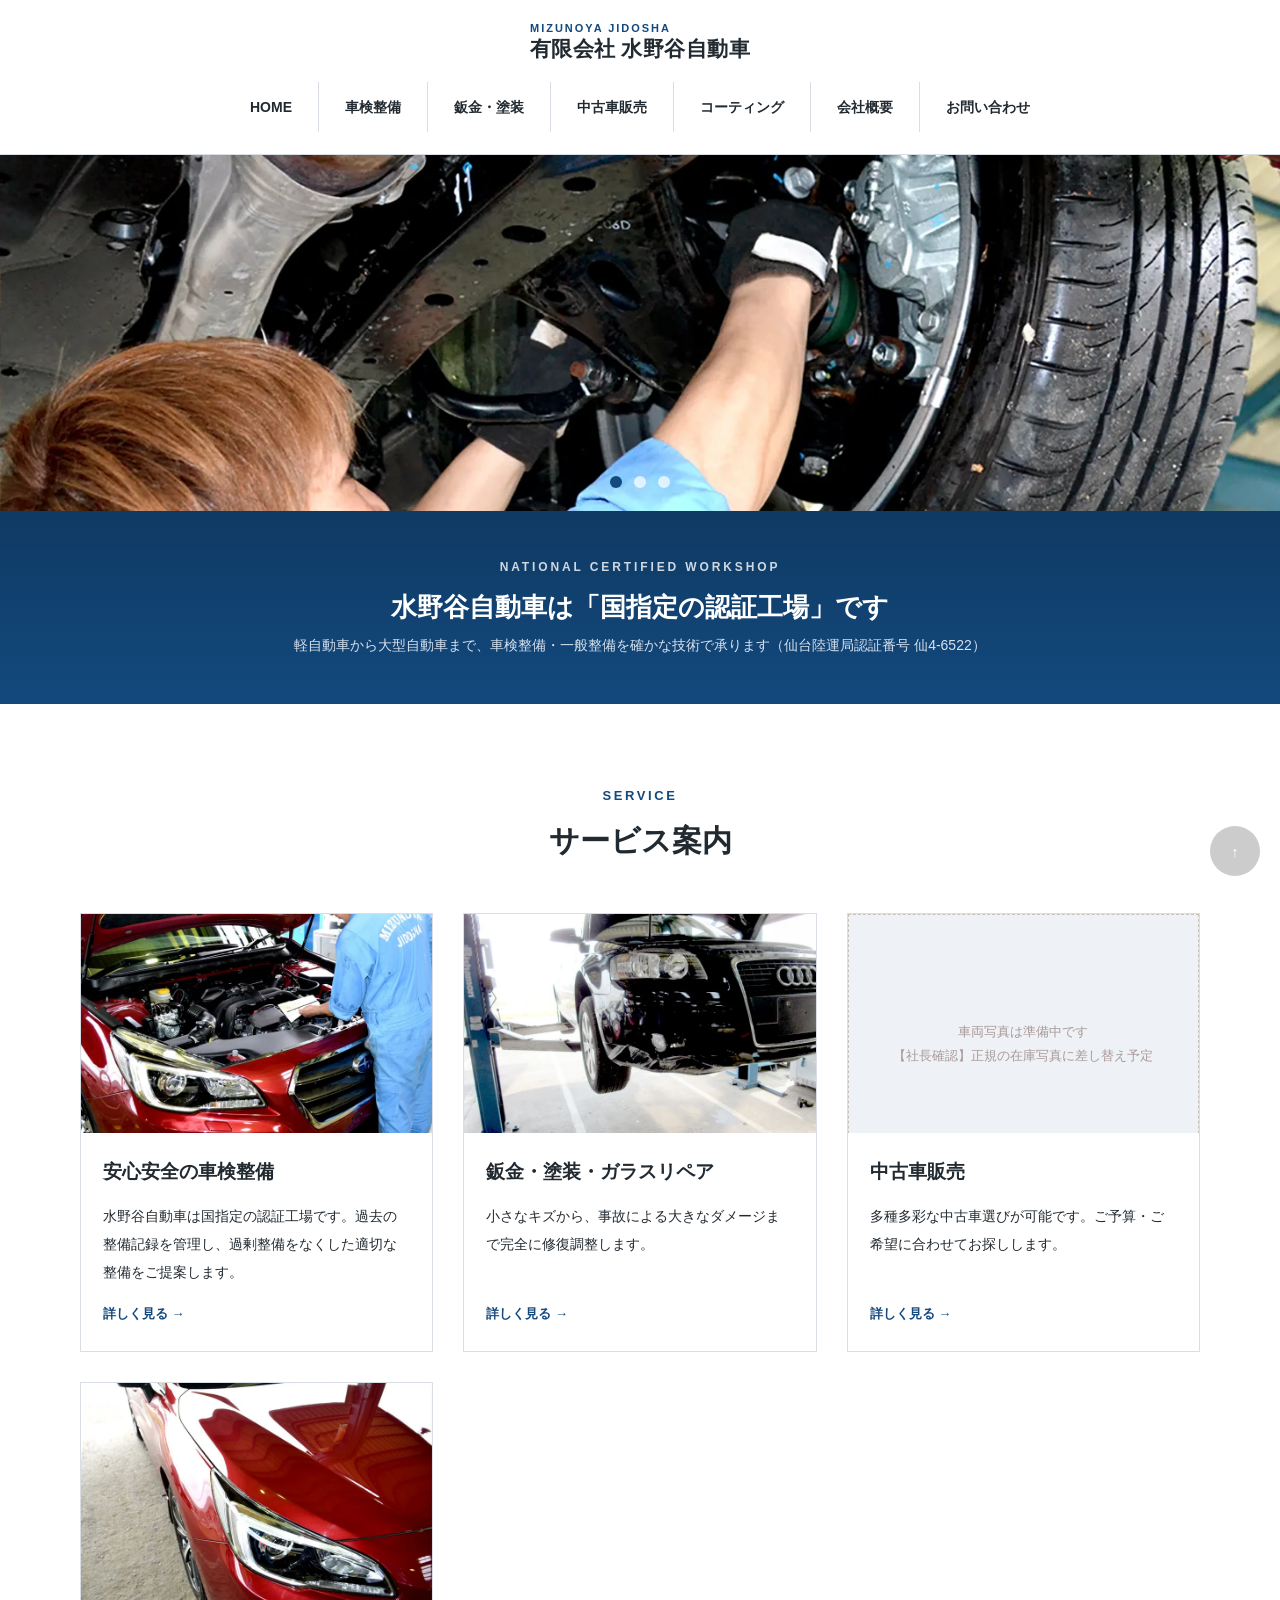
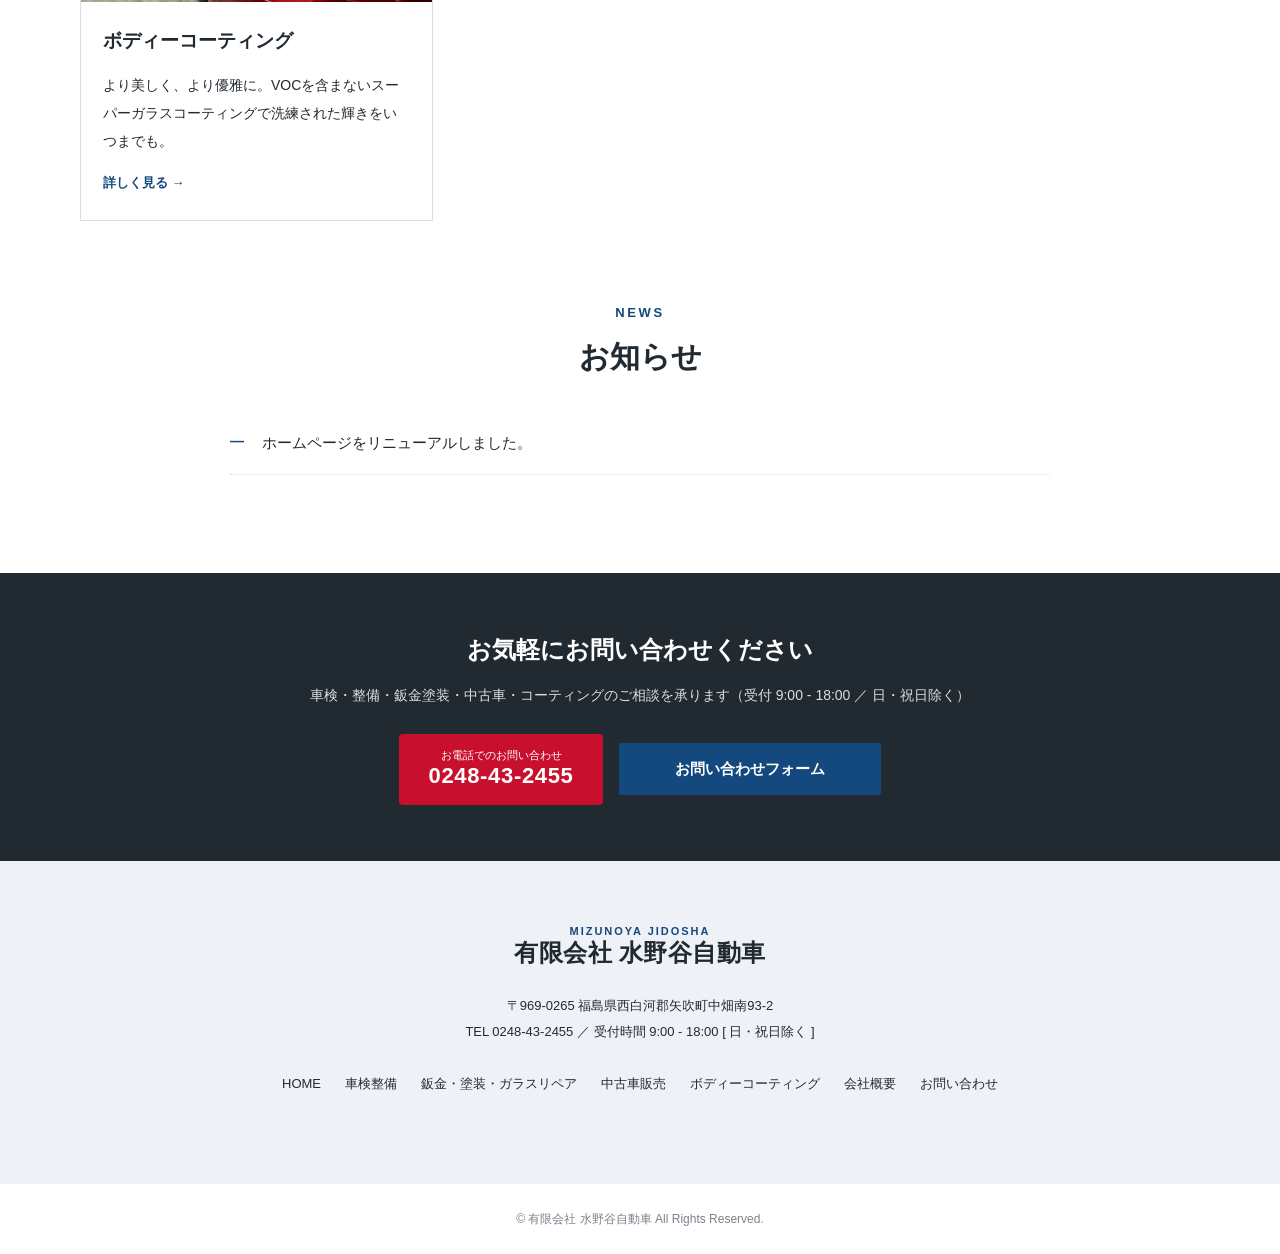
==== index.html @ bffc1ebb "有限会社 水野谷自動車 静的サイト サンプル(J-DRY方式・脱WP) 全7ページ(問い合わせフォーム新設)。国指定認証工場を最上位訴求。 http混在コンテンツ解消。中古車のLINE画像は不使用(要" ====
<!DOCTYPE html>
<html lang="ja">
<head>
<meta charset="utf-8">
<meta name="viewport" content="width=device-width, initial-scale=1">
<title>有限会社 水野谷自動車 | 福島県西白河郡矢吹町の国指定認証工場</title>
<meta name="description" content="福島県西白河郡矢吹町の有限会社 水野谷自動車。国指定の認証工場として、軽自動車から大型自動車まで車検整備・一般整備、鈑金塗装・ガラスリペア、中古車販売、ボディーコーティングを承ります。">
<link rel="stylesheet" href="assets/css/base.css">
<link rel="stylesheet" href="assets/css/theme.css">
</head>
<body>
<!-- ===== ヘッダー ===== -->
<header id="header">
  <div id="header_inner">
    <div id="logo_image"><a class="text_logo" href="index.html"><span class="lg_en">MIZUNOYA JIDOSHA</span><span class="lg_ja">有限会社 水野谷自動車</span></a></div>
    <input type="checkbox" id="nav_toggle">
    <label class="nav_toggle_btn" for="nav_toggle" aria-label="メニュー"><span></span></label>
    <nav class="global_menu">
      <ul>
        <li><a href="index.html">HOME</a></li>
        <li><a href="maintenance.html">車検整備</a></li>
        <li><a href="repair.html">鈑金・塗装</a></li>
        <li><a href="usedcar-sales.html">中古車販売</a></li>
        <li><a href="coating.html">コーティング</a></li>
        <li><a href="company.html">会社概要</a></li>
        <li><a href="contact.html">お問い合わせ</a></li>
      </ul>
    </nav>
  </div>
</header>

<!-- ===== メインスライダー ===== -->
<div id="top_slider"><div class="slides">
  <div class="slide"><img src="assets/img/mv1.webp" alt="水野谷自動車は国指定の認証工場です"></div>
  <div class="slide"><img src="assets/img/mv2.webp" alt="板金・塗装・ガラスリペア"></div>
  <div class="slide"><img src="assets/img/mv3.webp" alt="中古車販売"></div>
</div><div class="slider_dots" aria-hidden="true"></div></div>
<div id="sp_slider"><div class="slides">
  <div class="slide"><img src="assets/img/mv1.webp" alt="水野谷自動車は国指定の認証工場です"></div>
  <div class="slide"><img src="assets/img/mv2.webp" alt="板金・塗装・ガラスリペア"></div>
  <div class="slide"><img src="assets/img/mv3.webp" alt="中古車販売"></div>
</div></div>

<!-- ===== 国指定認証工場 訴求(最上位) ===== -->
<section class="cert_hero">
  <p class="ch_en">NATIONAL CERTIFIED WORKSHOP</p>
  <p class="ch_main">水野谷自動車は「国指定の認証工場」です</p>
  <p class="ch_sub">軽自動車から大型自動車まで、車検整備・一般整備を確かな技術で承ります（仙台陸運局認証番号 仙4-6522）</p>
</section>

<!-- ===== サービス案内 ===== -->
<section class="section">
  <div class="section_head"><span class="en">SERVICE</span><h2 class="ja">サービス案内</h2></div>
  <div class="service_grid">
    <a class="service_card" href="maintenance.html">
      <span class="thumb"><img src="assets/img/catch-maintenance.webp" alt="車検整備"></span>
      <span class="body"><span class="title">安心安全の車検整備</span>
        <span class="text">水野谷自動車は国指定の認証工場です。過去の整備記録を管理し、過剰整備をなくした適切な整備をご提案します。</span>
        <span class="more">詳しく見る →</span></span>
    </a>
    <a class="service_card" href="repair.html">
      <span class="thumb"><img src="assets/img/catch-repair.webp" alt="鈑金・塗装・ガラスリペア"></span>
      <span class="body"><span class="title">鈑金・塗装・ガラスリペア</span>
        <span class="text">小さなキズから、事故による大きなダメージまで完全に修復調整します。</span>
        <span class="more">詳しく見る →</span></span>
    </a>
    <a class="service_card" href="usedcar-sales.html">
      <span class="thumb"><span class="img_placeholder">車両写真は準備中です<br>【社長確認】正規の在庫写真に差し替え予定</span></span>
      <span class="body"><span class="title">中古車販売</span>
        <span class="text">多種多彩な中古車選びが可能です。ご予算・ご希望に合わせてお探しします。</span>
        <span class="more">詳しく見る →</span></span>
    </a>
    <a class="service_card" href="coating.html">
      <span class="thumb"><img src="assets/img/catch-coating.webp" alt="ボディーコーティング"></span>
      <span class="body"><span class="title">ボディーコーティング</span>
        <span class="text">より美しく、より優雅に。VOCを含まないスーパーガラスコーティングで洗練された輝きをいつまでも。</span>
        <span class="more">詳しく見る →</span></span>
    </a>
  </div>
</section>

<!-- ===== お知らせ ===== -->
<section class="section" style="padding-top:0;">
  <div class="section_head"><span class="en">NEWS</span><h2 class="ja">お知らせ</h2></div>
  <div class="news_wrap">
    <ul class="news_list">
      <li><span class="date">—</span><span class="title">ホームページをリニューアルしました。<!-- 【社長確認】掲載するお知らせ内容・日付をご指定ください（現状は仮） --></span></li>
    </ul>
  </div>
</section>

<!-- ===== CTA帯 ===== -->
<section class="cta_band">
  <p class="cta_head">お気軽にお問い合わせください</p>
  <p class="cta_sub">車検・整備・鈑金塗装・中古車・コーティングのご相談を承ります（受付 9:00 - 18:00 ／ 日・祝日除く）</p>
  <div class="cta_actions">
    <a class="tel_button" href="tel:0248-43-2455"><span><span class="tel_sub">お電話でのお問い合わせ</span><span class="tel_num">0248-43-2455</span></span></a>
    <a class="link_button accent" href="contact.html">お問い合わせフォーム</a>
  </div>
</section>

<!-- ===== フッター ===== -->
<footer>
  <div id="footer_top"><div id="footer_top_inner">
    <div id="footer_logo_image"><span class="text_logo"><span class="lg_en">MIZUNOYA JIDOSHA</span><span class="lg_ja">有限会社 水野谷自動車</span></span></div>
    <p id="footer_info">〒969-0265 福島県西白河郡矢吹町中畑南93-2<br>TEL 0248-43-2455 ／ 受付時間 9:00 - 18:00 [ 日・祝日除く ]</p>
    <ul id="footer_menu_list">
      <li><a href="index.html">HOME</a></li>
      <li><a href="maintenance.html">車検整備</a></li>
      <li><a href="repair.html">鈑金・塗装・ガラスリペア</a></li>
      <li><a href="usedcar-sales.html">中古車販売</a></li>
      <li><a href="coating.html">ボディーコーティング</a></li>
      <li><a href="company.html">会社概要</a></li>
      <li><a href="contact.html">お問い合わせ</a></li>
    </ul>
  </div></div>
  <div id="footer_bottom"><p id="copyright">&copy; 有限会社 水野谷自動車 All Rights Reserved.</p></div>
</footer>
<a id="return_top" href="#" aria-label="ページ上部へ戻る">↑</a>
<script src="assets/js/site.js"></script>
</body>
</html>
---- assets/css/base.css ----
@charset "utf-8";
/* =========================================================
   ぶんちゃん式 車屋サイト 共通ベースCSS
   出自: J-DRY(jdry-hp)の構造CSSを車屋向けに一般化・トークン化したもの。
   ジローが1回だけ作成し、Pazoo/水野谷の両サイトで共有する(二重管理しない)。

   使い方:
   1. 各サイトは <link rel="stylesheet" href="assets/css/base.css"> を最初に読む
   2. その後 <link rel="stylesheet" href="assets/css/theme.css"> を読み、
      :root のトークン(--accent 等)を上書きして配色・フォントを差別化する
   ========================================================= */

:root{
  /* --- テーマトークン(theme.css で上書きする) --- */
  --accent:#1a5aa8;         /* アクセント色。車屋ごとに変更 */
  --accent-2:#c8102e;       /* 補助アクセント(電話CTA等) */
  --base:#222222;           /* 本文・濃色 */
  --panel:#eef1f5;          /* 面の淡色(帯・フッター背景。旧J-DRYのベージュ相当) */
  --line:#dddddd;           /* 罫線 */
  --muted:#888888;          /* 補助テキスト */
  --container:1160px;
  --sans: "Helvetica Neue",Arial,"ヒラギノ角ゴ Pro W3","Hiragino Kaku Gothic Pro","メイリオ",Meiryo,sans-serif;
  --mincho: Garamond,"Times New Roman","游明朝","Yu Mincho","游明朝体","YuMincho","ヒラギノ明朝 Pro W3","Hiragino Mincho Pro","ＭＳ Ｐ明朝","MS PMincho",serif;
}

*,*::before,*::after{ box-sizing:border-box; }
html{ -webkit-text-size-adjust:100%; text-size-adjust:100%; }
body{
  margin:0; color:var(--base); font-size:15px; line-height:1.8;
  font-family:var(--sans); background:#fff;
}
img{ max-width:100%; height:auto; vertical-align:top; }
a{ color:var(--base); text-decoration:none; transition:color .2s; }
a:hover{ color:var(--accent); }
ol,ul{ list-style:none; margin:0; padding:0; }
h1,h2,h3,h4,p{ margin:0; }

.container{ width:var(--container); max-width:100%; margin:0 auto; padding:0 20px; }
.mincho{ font-family:var(--mincho); }
.clearfix::after{ content:""; display:block; clear:both; }
.sr-only{ position:absolute; width:1px; height:1px; padding:0; margin:-1px; overflow:hidden; clip:rect(0,0,0,0); border:0; }

/* リンクボタン --------------------------------------------------- */
.link_button{
  display:inline-block; height:52px; line-height:52px; padding:0 56px;
  color:#fff !important; font-weight:bold; background:var(--base); transition:background .2s; border-radius:2px;
}
.link_button:hover{ background:var(--accent); color:#fff !important; }
.link_button.accent{ background:var(--accent); }
.link_button.accent:hover{ background:var(--base); }

/* 電話CTAボタン(車屋で多用。tel:リンク) --------------------------- */
.tel_button{
  display:inline-flex; align-items:center; gap:10px; padding:14px 30px; border-radius:4px;
  background:var(--accent-2); color:#fff !important; font-weight:bold; line-height:1.3; transition:opacity .2s;
}
.tel_button:hover{ opacity:.88; color:#fff !important; }
.tel_button .tel_num{ font-size:22px; letter-spacing:.03em; }
.tel_button .tel_sub{ font-size:11px; display:block; font-weight:normal; }

/* =========================================================
   ヘッダー / グローバルナビ
========================================================= */
#header{ position:relative; text-align:center; z-index:20; border-bottom:1px solid var(--line); }
#header_inner{ padding:22px 0; }
#logo_image{ margin-bottom:18px; }
#logo_image img{ height:auto; }

.global_menu{ display:inline-block; font-weight:bold; }
.global_menu > ul{ display:inline-flex; height:50px; }
.global_menu > ul > li{ position:relative; border-left:1px solid var(--line); }
.global_menu > ul > li:first-child{ border-left:none; }
.global_menu > ul > li > a{
  display:block; height:50px; line-height:50px; padding:0 26px; font-size:14px; white-space:nowrap;
}
/* ドロップダウン */
.global_menu ul ul{
  position:absolute; top:50px; left:0; width:220px; display:none; z-index:30;
  box-shadow:0 6px 18px rgba(0,0,0,.12);
}
.global_menu > ul > li:hover > ul{ display:block; }
.global_menu ul ul li{ border:none; }
.global_menu ul ul a{
  display:block; padding:14px 20px 12px; font-size:14px; font-weight:400; text-align:left;
  color:#fff; background:var(--base);
}
.global_menu ul ul a:hover{ background:var(--accent); color:#fff; }

/* モバイル用ハンバーガー(PCでは非表示) */
#nav_toggle{ display:none; }
.nav_toggle_btn{ display:none; }

/* =========================================================
   ページ見出し(下層ページ)
========================================================= */
/* 写真バナー */
#main_image{ width:100%; overflow:hidden; }
#main_image img{ width:100%; display:block; }
/* 淡色帯(下層ページ見出し) */
#main_image3{ background:var(--panel); text-align:center; }
#main_image3 h1,#main_image3 h2{ height:180px; line-height:180px; font-size:26px; font-weight:bold; font-family:var(--mincho); }

/* パンくず */
.breadcrumb{ font-size:12px; color:var(--muted); padding:15px 0; }
.breadcrumb a{ color:var(--muted); }
.breadcrumb a:hover{ color:var(--accent); }

/* 汎用セクション見出し */
.section{ width:var(--container); max-width:100%; margin:0 auto; padding:80px 20px; }
.section_head{ text-align:center; margin:0 0 50px; }
.section_head .en{ display:block; font-size:13px; letter-spacing:.2em; color:var(--accent); font-weight:bold; margin:0 0 10px; }
.section_head .ja{ font-size:30px; font-weight:bold; font-family:var(--mincho); line-height:1.5; }
.lead{ font-size:15px; line-height:2.2; }

/* =========================================================
   トップ: メインスライダー
========================================================= */
#top_slider{ position:relative; overflow:hidden; background:#fff; }
#top_slider .slides{ position:relative; }
#top_slider .slide{ display:none; }
#top_slider .slide.is-active{ display:block; }
#top_slider .slide img{ width:100%; display:block; }
.slider_dots{ position:absolute; left:0; right:0; bottom:15px; text-align:center; }
.slider_dots button{
  width:12px; height:12px; margin:0 6px; padding:0; border:none; border-radius:50%;
  background:rgba(255,255,255,.7); cursor:pointer; text-indent:-9999px; overflow:hidden;
}
.slider_dots button.is-active,.slider_dots button:hover{ background:var(--accent); }

/* スマホ用メインスライダー(PCでは非表示) */
#sp_slider{ display:none; overflow:hidden; background:#fff; }
#sp_slider .slide{ display:none; }
#sp_slider .slide.is-active{ display:block; }
#sp_slider img{ width:100%; display:block; }

/* =========================================================
   淡色 2カラム帯 (キャッチ + 画像)
========================================================= */
.index_band{ background:var(--panel); }
.index_band .band_inner{ display:flex; align-items:center; gap:40px; padding:60px 20px; width:var(--container); max-width:100%; margin:0 auto; }
.index_band .band_text{ flex:1 1 520px; }
.index_band .band_image{ flex:0 0 auto; max-width:50%; }
.index_band .headline{ font-size:28px; line-height:1.8; font-weight:bold; margin:0 0 16px; font-family:var(--mincho); }
.index_band .desc{ font-size:15px; line-height:2.2; margin:0 0 26px; }
.index_band.reverse .band_inner{ flex-direction:row-reverse; }

/* =========================================================
   サービスカード(車屋TOPのサービス一覧: アイコン/写真 + 見出し + 説明)
========================================================= */
.service_grid{ display:grid; grid-template-columns:repeat(3,1fr); gap:30px; }
.service_card{ border:1px solid var(--line); background:#fff; overflow:hidden; display:flex; flex-direction:column; transition:box-shadow .2s,transform .2s; }
.service_card:hover{ box-shadow:0 10px 26px rgba(0,0,0,.10); transform:translateY(-3px); }
.service_card .thumb{ display:block; aspect-ratio:16/10; overflow:hidden; background:var(--panel); }
.service_card .thumb img{ width:100%; height:100%; object-fit:cover; display:block; transition:transform .3s; }
.service_card:hover .thumb img{ transform:scale(1.05); }
.service_card .body{ padding:22px 22px 26px; flex:1 1 auto; display:flex; flex-direction:column; }
.service_card .title{ font-size:19px; font-weight:bold; margin:0 0 12px; font-family:var(--mincho); }
.service_card .text{ font-size:14px; line-height:2; color:var(--base); flex:1 1 auto; }
.service_card .more{ margin-top:16px; font-size:13px; font-weight:bold; color:var(--accent); }

/* =========================================================
   特徴行(サービス下層ページ: テキスト + 写真 交互)
========================================================= */
.feature_row{ display:flex; align-items:center; gap:50px; margin:0 0 64px; }
.feature_row:last-child{ margin-bottom:0; }
.feature_row.reverse{ flex-direction:row-reverse; }
.feature_row .ft_text{ flex:1 1 50%; }
.feature_row .ft_image{ flex:1 1 50%; }
.feature_row .ft_image img{ width:100%; display:block; }
.feature_row .en{ font-size:13px; font-weight:bold; letter-spacing:.12em; color:var(--accent); margin:0 0 8px; }
.feature_row .headline{ font-size:24px; font-weight:bold; line-height:1.6; margin:0 0 20px; font-family:var(--mincho); }
.feature_row .desc{ font-size:15px; line-height:2.2; }
.feature_row .desc + .desc{ margin-top:1em; }

/* 画像プレースホルダ(素材待ち) */
.img_placeholder{
  display:flex; align-items:center; justify-content:center; min-height:260px;
  background:var(--panel); color:#a99; font-size:13px; border:1px dashed #c9c2b6; text-align:center; padding:20px;
}

/* =========================================================
   画像タイル・グリッド(施工例・在庫写真等) + ライトボックス
========================================================= */
.tile_grid{ display:flex; flex-wrap:wrap; gap:30px; }
.tile{ width:266px; height:266px; position:relative; overflow:hidden; border:12px solid var(--panel); }
.tile .thumb{ display:block; width:100%; height:100%; cursor:pointer; }
.tile img{ width:100%; height:100%; object-fit:cover; display:block; }
.tile .title{
  position:absolute; left:0; bottom:0; width:100%; padding:14px 10px; text-align:center;
  color:#fff !important; background:rgba(0,0,0,.45); transform:translateY(100%); transition:transform .25s;
  font-size:13px; line-height:1.5;
}
.tile:hover .title{ transform:translateY(0); }

/* ライトボックス(J-DRY流用: 白背景・送り・ローディング・キャプション) */
.lightbox_overlay{
  position:fixed; inset:0; background:rgba(255,255,255,.94); z-index:1000;
  display:none; align-items:center; justify-content:center; cursor:pointer; padding:20px; overflow:hidden;
}
.lightbox_overlay.is-open{ display:flex; animation:lb-overlay-fade .25s ease; }
@keyframes lb-overlay-fade{ from{ opacity:0; } to{ opacity:1; } }
.lightbox_overlay img{
  max-width:90vw; max-height:85vh; box-shadow:0 4px 30px rgba(0,0,0,.25); background:#fff;
  cursor:pointer; will-change:transform,opacity;
}
.lb_loading, .lb_loading div{ border-radius:50%; box-sizing:content-box; }
.lb_loading{
  display:none; width:40px; height:40px; background:rgba(0,0,0,.5);
  position:fixed; z-index:1002; top:50%; left:50%; padding:10px; margin:-40px 0 0 -40px;
  box-shadow:0 0 40px rgba(0,0,0,.75);
}
.lb_loading div{ width:40px; height:40px; background:#fff; animation:imagelightbox-loading .5s ease infinite; }
@keyframes imagelightbox-loading{
  from{ opacity:.5; transform:scale(.6); } 50%{ opacity:1; transform:scale(1); } to{ opacity:.5; transform:scale(.6); }
}
.lb_caption{
  display:none; position:fixed; left:0; right:0; bottom:0; z-index:1003;
  text-align:center; font-weight:bold; font-size:14px; color:#fff; padding:20px;
  background:rgba(0,0,0,.6); border-top:1px solid #333; box-shadow:0 0 5px 0 rgba(0,0,0,.5);
}

/* =========================================================
   会社概要 / 情報テーブル
========================================================= */
.info_table{ width:100%; max-width:820px; margin:0 auto; border-collapse:collapse; }
.info_table th,.info_table td{ border-bottom:1px solid var(--line); padding:18px 20px; font-size:15px; text-align:left; vertical-align:top; line-height:1.9; }
.info_table th{ width:220px; white-space:nowrap; font-weight:bold; background:var(--panel); }
@media (max-width:600px){
  .info_table th,.info_table td{ display:block; width:100%; border:none; padding:12px 14px; }
  .info_table th{ padding-bottom:4px; }
  .info_table tr{ display:block; border-bottom:1px solid var(--line); padding:6px 0; }
}

/* 地図 */
.map_wrap{ position:relative; width:100%; max-width:820px; margin:30px auto 0; aspect-ratio:16/9; }
.map_wrap iframe{ position:absolute; inset:0; width:100%; height:100%; border:0; }

/* =========================================================
   CTA帯(電話 + 外部リンク: goo-net在庫・保険等)
========================================================= */
.cta_band{ background:var(--base); color:#fff; text-align:center; padding:56px 20px; }
.cta_band .cta_head{ font-size:24px; font-weight:bold; margin:0 0 10px; font-family:var(--mincho); }
.cta_band .cta_sub{ font-size:14px; color:#ddd; margin:0 0 26px; }
.cta_band .cta_actions{ display:flex; flex-wrap:wrap; gap:16px; justify-content:center; align-items:center; }

/* 外部リンク(在庫・保険)注記 */
.ext_note{ font-size:12px; color:var(--muted); margin-top:8px; }

/* =========================================================
   お知らせ
========================================================= */
.news_list li{ border-bottom:1px dotted var(--line); padding:0 0 18px; margin:0 0 18px; display:flex; gap:18px; flex-wrap:wrap; }
.news_list .date{ font-size:14px; font-weight:bold; color:var(--accent); }
.news_list .title{ font-size:15px; }

/* =========================================================
   Instagram セクション(任意)
========================================================= */
.section_insta{ width:var(--container); max-width:100%; margin:0 auto; padding:40px 20px 90px; text-align:center; }
.insta_feed{ display:grid; grid-template-columns:repeat(6,1fr); gap:10px; }
.insta_feed a{ position:relative; display:block; aspect-ratio:1/1; overflow:hidden; background:var(--panel); }
.insta_feed img{ width:100%; height:100%; object-fit:cover; transition:transform .3s; }
.insta_feed a:hover img{ transform:scale(1.06); }
.insta_placeholder{ display:flex; align-items:center; justify-content:center; aspect-ratio:1/1; background:var(--panel); color:#a99; font-size:11px; text-align:center; padding:8px; }

/* =========================================================
   CONTACT フォーム(Formspree)
========================================================= */
.contact_wrap{ width:720px; max-width:100%; margin:0 auto; padding:60px 20px 100px; }
.contact_lead{ text-align:center; font-size:15px; line-height:2.2; margin:0 0 40px; }
.contact_form dl{ margin:0 0 25px; }
.contact_form dt{ font-weight:bold; font-size:14px; margin:0 0 8px; }
.contact_form dt .req{ color:var(--accent-2); font-size:12px; margin-left:8px; }
.contact_form input[type=text],
.contact_form input[type=email],
.contact_form input[type=tel],
.contact_form select,
.contact_form textarea{
  width:100%; padding:12px 14px; border:1px solid #ccc; font-size:15px; font-family:inherit; background:#fff; border-radius:2px;
}
.contact_form input:focus,.contact_form select:focus,.contact_form textarea:focus{ outline:none; border-color:var(--accent); }
.contact_form textarea{ min-height:180px; resize:vertical; }
.form_status{ margin:20px 0 0; padding:14px 16px; border-radius:4px; font-size:14px; line-height:1.7; text-align:center; }
.form_status.is-pending{ background:#f3f1ec; color:var(--base); }
.form_status.is-success{ background:#eaf5ea; color:#2e7d32; border:1px solid #c3e2c3; }
.form_status.is-error{ background:#fdecea; color:#c0392b; border:1px solid #f5c6c0; }
.contact_submit{ text-align:center; margin-top:30px; }
.contact_submit button{
  height:52px; line-height:52px; padding:0 70px; border:none; cursor:pointer; border-radius:2px;
  color:#fff; font-weight:bold; background:var(--base); transition:background .2s; font-size:15px;
}
.contact_submit button:hover{ background:var(--accent); }
.contact_submit button:disabled{ opacity:.6; cursor:default; }

/* =========================================================
   フッター
========================================================= */
#footer_top{ background:var(--panel); }
#footer_top_inner{ width:var(--container); max-width:100%; margin:0 auto; padding:64px 20px; text-align:center; }
#footer_logo_image{ margin-bottom:24px; }
#footer_info{ font-size:13px; line-height:2; color:var(--base); margin:0 0 24px; }
#footer_menu_list{ display:flex; flex-wrap:wrap; justify-content:center; gap:10px 24px; margin:0 auto 24px; }
#footer_menu_list a{ font-size:13px; }
#footer_social{ display:flex; justify-content:center; gap:18px; }
#footer_social a{ display:block; color:var(--base); }
#footer_social a:hover{ color:var(--accent); }
#footer_bottom{ height:70px; }
#copyright{ text-align:center; line-height:70px; font-size:12px; color:var(--muted); }

/* ページ上部へ戻る */
#return_top{ position:fixed; right:20px; bottom:24px; width:50px; height:50px; border-radius:50%;
  background:#ccc; color:#fff; display:flex; align-items:center; justify-content:center; z-index:40; transition:background .2s; }
#return_top:hover{ background:var(--base); color:#fff; }

/* =========================================================
   レスポンシブ
========================================================= */
@media (max-width:1000px){
  .service_grid{ grid-template-columns:repeat(2,1fr); }
  .insta_feed{ grid-template-columns:repeat(3,1fr); }
}
@media (max-width:820px){
  /* ヘッダー: ロゴ左 + ハンバーガー右 */
  #header{ height:60px; text-align:left; }
  #header_inner{ display:flex; align-items:center; height:60px; padding:0; }
  #logo_image{ margin:0; padding-left:15px; }
  #logo_image img{ height:32px; width:auto; }

  .nav_toggle_btn{
    display:block; position:absolute; top:0; right:0; width:60px; height:60px;
    border:none; background:transparent; cursor:pointer; border-radius:0;
  }
  .nav_toggle_btn span{ position:absolute; left:21px; top:29px; width:18px; height:2px; background:var(--base); transition:.25s; }
  .nav_toggle_btn span::before,.nav_toggle_btn span::after{
    content:""; position:absolute; left:0; width:18px; height:2px; background:var(--base); transition:.25s;
  }
  .nav_toggle_btn span::before{ top:-6px; } .nav_toggle_btn span::after{ top:6px; }
  #nav_toggle:checked ~ .nav_toggle_btn{ background:var(--base); }
  #nav_toggle:checked ~ .nav_toggle_btn span{ background:transparent; }
  #nav_toggle:checked ~ .nav_toggle_btn span::before{ top:0; transform:rotate(45deg); background:#fff; }
  #nav_toggle:checked ~ .nav_toggle_btn span::after{ top:0; transform:rotate(-45deg); background:#fff; }

  .global_menu{ display:block; font-weight:normal; }
  .global_menu > ul{
    display:none; flex-direction:column; height:auto; text-align:left;
    position:absolute; top:60px; left:0; width:100%; z-index:30; box-shadow:1px 2px 4px rgba(0,0,0,.15);
  }
  #nav_toggle:checked ~ .global_menu > ul{ display:flex; }
  .global_menu > ul > li{ border:none; }
  .global_menu > ul > li > a{ height:50px; line-height:50px; padding:0 15px; font-size:14px; font-weight:normal; color:#fff; background:var(--base); border-bottom:1px solid rgba(255,255,255,.12); }
  .global_menu ul ul{ position:static; width:100%; display:block; box-shadow:none; }
  .global_menu ul ul a{ background:rgba(0,0,0,.85); color:#fff; padding:0 15px 0 28px; height:46px; line-height:46px; font-size:13px; }

  #top_slider{ display:none; }
  #sp_slider{ display:block; }

  #main_image3 h1,#main_image3 h2{ height:auto; line-height:1.5; font-size:21px; padding:36px 15px; }
  .breadcrumb{ font-size:10px; padding:12px 0; }

  .section{ padding:44px 15px; }
  .section_head{ margin:0 0 30px; }
  .section_head .ja{ font-size:22px; }

  .index_band .band_inner{ flex-direction:column; align-items:stretch; gap:0; text-align:left; width:auto; max-width:100%; padding:34px 15px; }
  .index_band .band_text{ flex:none; }
  .index_band .band_image{ flex:none; max-width:100%; width:90%; margin:16px auto 0; }
  .index_band .headline{ font-size:20px; }
  .index_band.reverse .band_inner{ flex-direction:column-reverse; }
  .index_band.reverse .band_image{ margin:0 auto 20px; }

  .service_grid{ grid-template-columns:1fr; gap:20px; }

  .feature_row,.feature_row.reverse{ flex-direction:column; align-items:stretch; gap:20px; margin:0 0 40px; }
  .feature_row .ft_text,.feature_row .ft_image{ flex:none; }
  .feature_row .headline{ font-size:20px; }

  .tile_grid{ gap:12px; justify-content:space-between; }
  .tile{ width:calc(50% - 6px); height:auto; aspect-ratio:1/1; border:8px solid var(--panel); }
  .tile .title{ display:none; }

  .cta_band{ padding:40px 15px; }
  .cta_band .cta_head{ font-size:20px; }
  .cta_band .cta_actions{ flex-direction:column; }

  .insta_feed{ grid-template-columns:repeat(3,1fr); gap:4px; }

  .contact_wrap{ padding:40px 15px 60px; }

  #footer_top_inner{ padding:40px 20px; }
  #footer_menu_list{ gap:8px 16px; }
  #footer_bottom{ height:60px; }
  #copyright{ line-height:60px; }
  #return_top{ right:0; bottom:0; width:56px; height:56px; border-radius:0; }
}
---- assets/css/theme.css ----
@charset "utf-8";
/* =========================================================
   有限会社 水野谷自動車 テーマトークン上書き (theme.css)
   ・base.css の後に読み込む。base.css は編集しない。
   ・整備工場の信頼感／「国指定認証工場」の公的・堅実なトーン。
   配色: 濃紺ブルー(公的・堅実) + 赤(電話CTA)。
   ========================================================= */

:root{
  --accent:#13497e;      /* 主アクセント: 濃紺ブルー(認証・堅実・信頼) */
  --accent-2:#c8102e;    /* 電話CTA: 赤(緊急連絡の視認性) */
  --base:#222a31;        /* 本文・濃色: ダークスレート */
  --panel:#eef2f6;       /* 淡色面: 帯・フッター背景 */
  --line:#d9dee4;        /* 罫線 */
  --muted:#7a828b;       /* 補助テキスト */
}

/* ---------------------------------------------------------
   テキストロゴ (回収済みロゴ画像が無いため文字ロゴで代替)
   ※【社長確認】正式ロゴ(logo.png)入手後は #header の img に差し替え
--------------------------------------------------------- */
.text_logo{ display:inline-block; line-height:1.25; text-align:left; }
.text_logo .lg_en{ display:block; font-size:11px; letter-spacing:.18em; color:var(--accent); font-weight:bold; }
.text_logo .lg_ja{ display:block; font-size:21px; font-weight:bold; font-family:var(--mincho); color:var(--base); letter-spacing:.02em; }
.text_logo:hover .lg_ja{ color:var(--accent); }
@media (max-width:820px){
  .text_logo .lg_en{ font-size:9px; }
  .text_logo .lg_ja{ font-size:15px; }
}
#footer_logo_image .text_logo .lg_ja{ font-size:24px; }
#footer_logo_image .text_logo{ text-align:center; }

/* ---------------------------------------------------------
   認証バッジ (国指定認証工場の訴求)
--------------------------------------------------------- */
.cert_badge{
  display:inline-flex; align-items:center; gap:12px; padding:12px 22px; border-radius:6px;
  background:var(--accent); color:#fff; font-weight:bold; line-height:1.4;
}
.cert_badge .cert_mark{ font-size:11px; letter-spacing:.14em; opacity:.85; }
.cert_badge .cert_main{ font-size:17px; }
.cert_badge .cert_no{ font-size:13px; font-weight:normal; opacity:.9; }
@media (max-width:820px){ .cert_badge{ flex-direction:column; align-items:flex-start; gap:4px; padding:12px 16px; } }

/* トップの認証ヒーロー帯 */
.cert_hero{ background:linear-gradient(180deg,#0f3a63,#13497e); color:#fff; text-align:center; padding:46px 20px; }
.cert_hero .ch_en{ font-size:12px; letter-spacing:.24em; opacity:.8; font-weight:bold; }
.cert_hero .ch_main{ font-size:26px; font-weight:bold; font-family:var(--mincho); margin:10px 0 6px; line-height:1.5; }
.cert_hero .ch_sub{ font-size:14px; color:#d6e2ee; }
@media (max-width:820px){ .cert_hero{ padding:32px 15px; } .cert_hero .ch_main{ font-size:20px; } }

/* ---------------------------------------------------------
   工程ステップ (鈑金塗装・コーティングの手順表示)
--------------------------------------------------------- */
.process_list{ counter-reset:step; max-width:900px; margin:0 auto; }
.process_step{
  display:flex; gap:22px; padding:24px 0; border-bottom:1px solid var(--line); align-items:flex-start;
}
.process_step:last-child{ border-bottom:none; }
.process_step .st_no{
  flex:0 0 auto; width:46px; height:46px; border-radius:50%; background:var(--accent); color:#fff;
  display:flex; align-items:center; justify-content:center; font-weight:bold; font-size:18px; font-family:var(--mincho);
}
.process_step .st_body{ flex:1 1 auto; }
.process_step .st_title{ font-size:18px; font-weight:bold; margin:6px 0 8px; font-family:var(--mincho); }
.process_step .st_text{ font-size:14.5px; line-height:2; color:var(--base); }
@media (max-width:820px){
  .process_step{ gap:14px; padding:18px 0; }
  .process_step .st_no{ width:38px; height:38px; font-size:16px; }
  .process_step .st_title{ font-size:16px; }
}

/* 特長カード(コーティングの4つの特長など) */
.point_grid{ display:grid; grid-template-columns:repeat(2,1fr); gap:22px; max-width:960px; margin:0 auto; }
.point_card{ border:1px solid var(--line); border-radius:6px; padding:26px 26px 28px; background:#fff; }
.point_card .pc_title{ font-size:17px; font-weight:bold; margin:0 0 10px; color:var(--accent); font-family:var(--mincho); }
.point_card .pc_text{ font-size:14.5px; line-height:2; }
@media (max-width:820px){ .point_grid{ grid-template-columns:1fr; gap:16px; } }

/* ---------------------------------------------------------
   取扱ブランド (ロゴ画像が未回収のため文字リストで信頼感を担保)
   ※【社長確認】各ブランドロゴ回収後は画像グリッドへ差し替え可
--------------------------------------------------------- */
.brand_list{ display:flex; flex-wrap:wrap; gap:12px 14px; justify-content:center; max-width:900px; margin:0 auto; }
.brand_list li{
  border:1px solid var(--line); border-radius:4px; padding:10px 18px; font-size:14px; font-weight:bold;
  color:var(--base); background:#fff; letter-spacing:.03em;
}
.brand_logos{ display:flex; flex-wrap:wrap; gap:20px; justify-content:center; align-items:center; margin:26px auto 0; }
.brand_logos img{ height:38px; width:auto; }

/* お知らせを少し内側に */
.news_wrap{ max-width:820px; margin:0 auto; }

/* ---------------------------------------------------------
   データ表(部品交換の目安 等・2列で左見出しが長文になり得る)
--------------------------------------------------------- */
.spec_table_wrap{ max-width:900px; margin:0 auto; overflow-x:auto; }
.spec_table{ width:100%; border-collapse:collapse; }
.spec_table th,.spec_table td{ border:1px solid var(--line); padding:14px 16px; font-size:14.5px; line-height:1.8; text-align:left; vertical-align:top; }
.spec_table th{ width:38%; background:var(--panel); font-weight:bold; }
.spec_table tbody tr:nth-child(odd){ background:#fafbfc; }
@media (max-width:600px){
  .spec_table th{ width:44%; padding:10px 12px; font-size:13px; }
  .spec_table td{ padding:10px 12px; font-size:13px; }
}
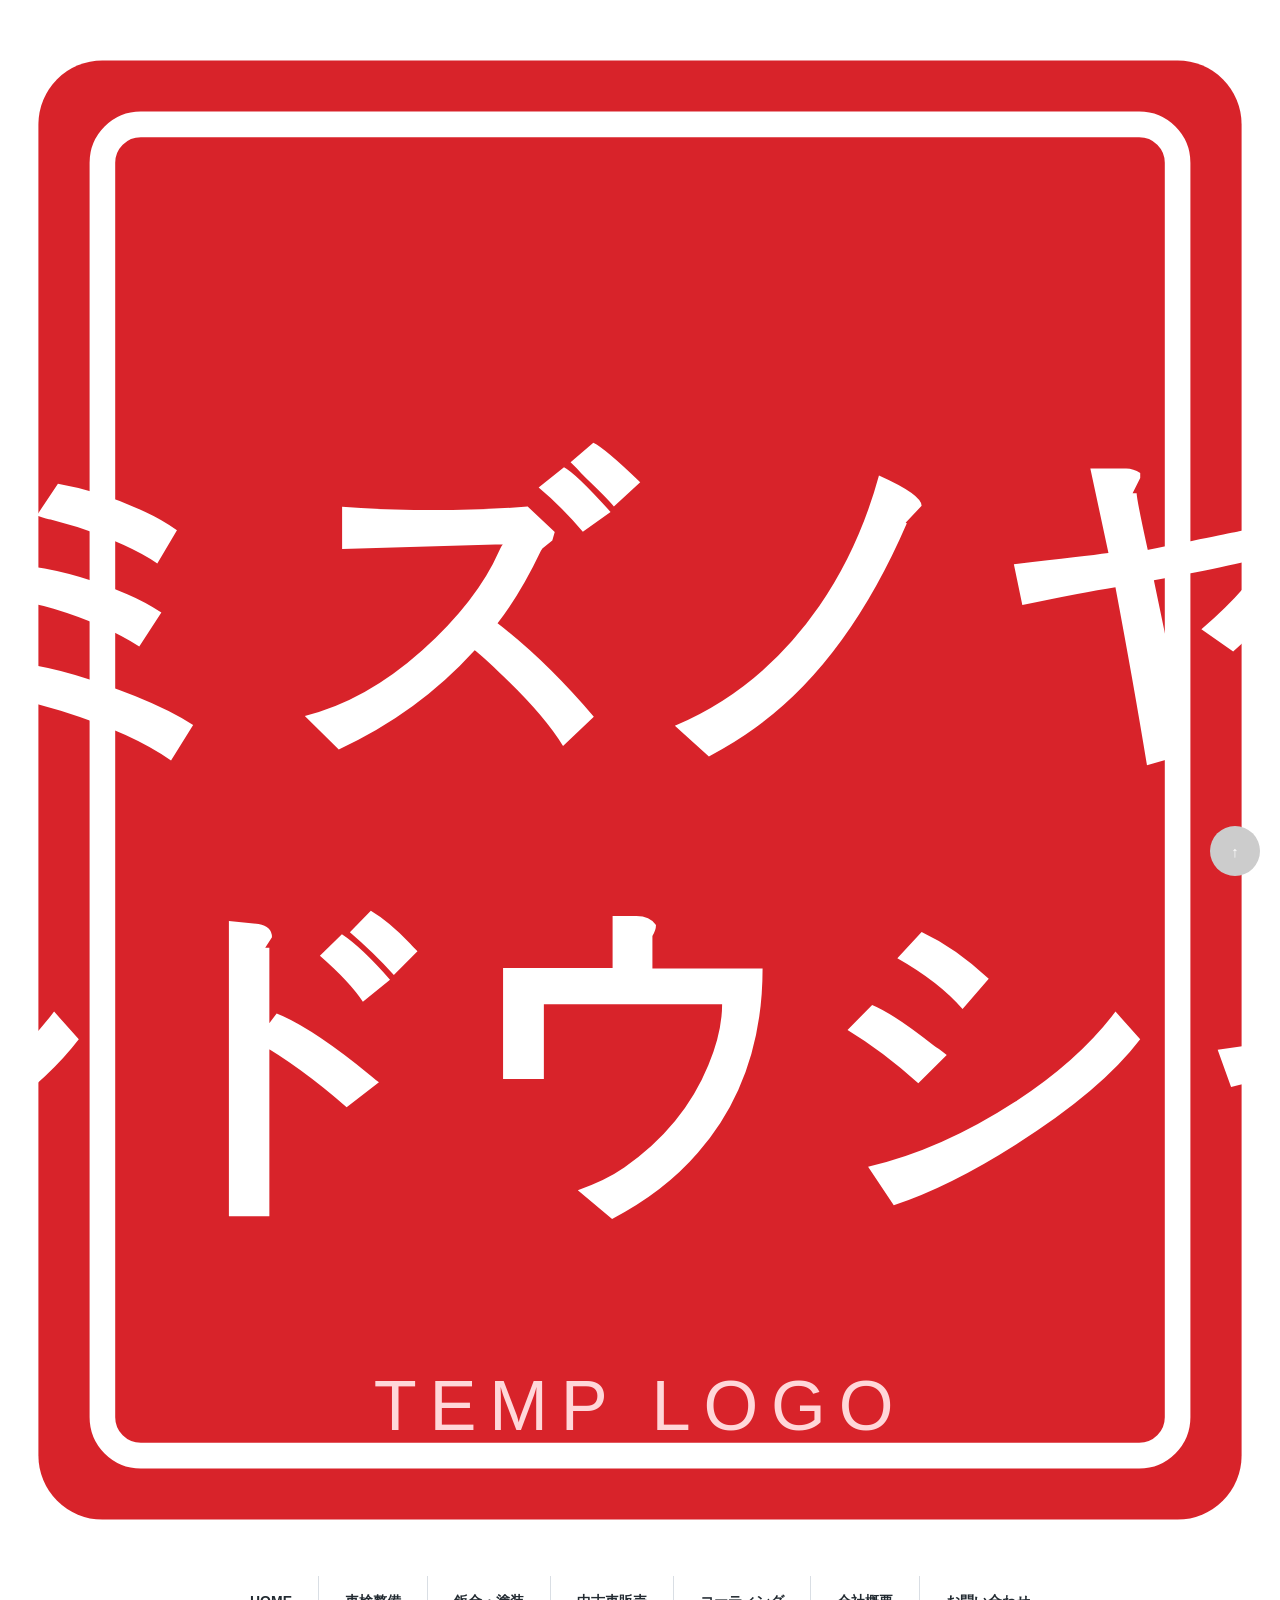
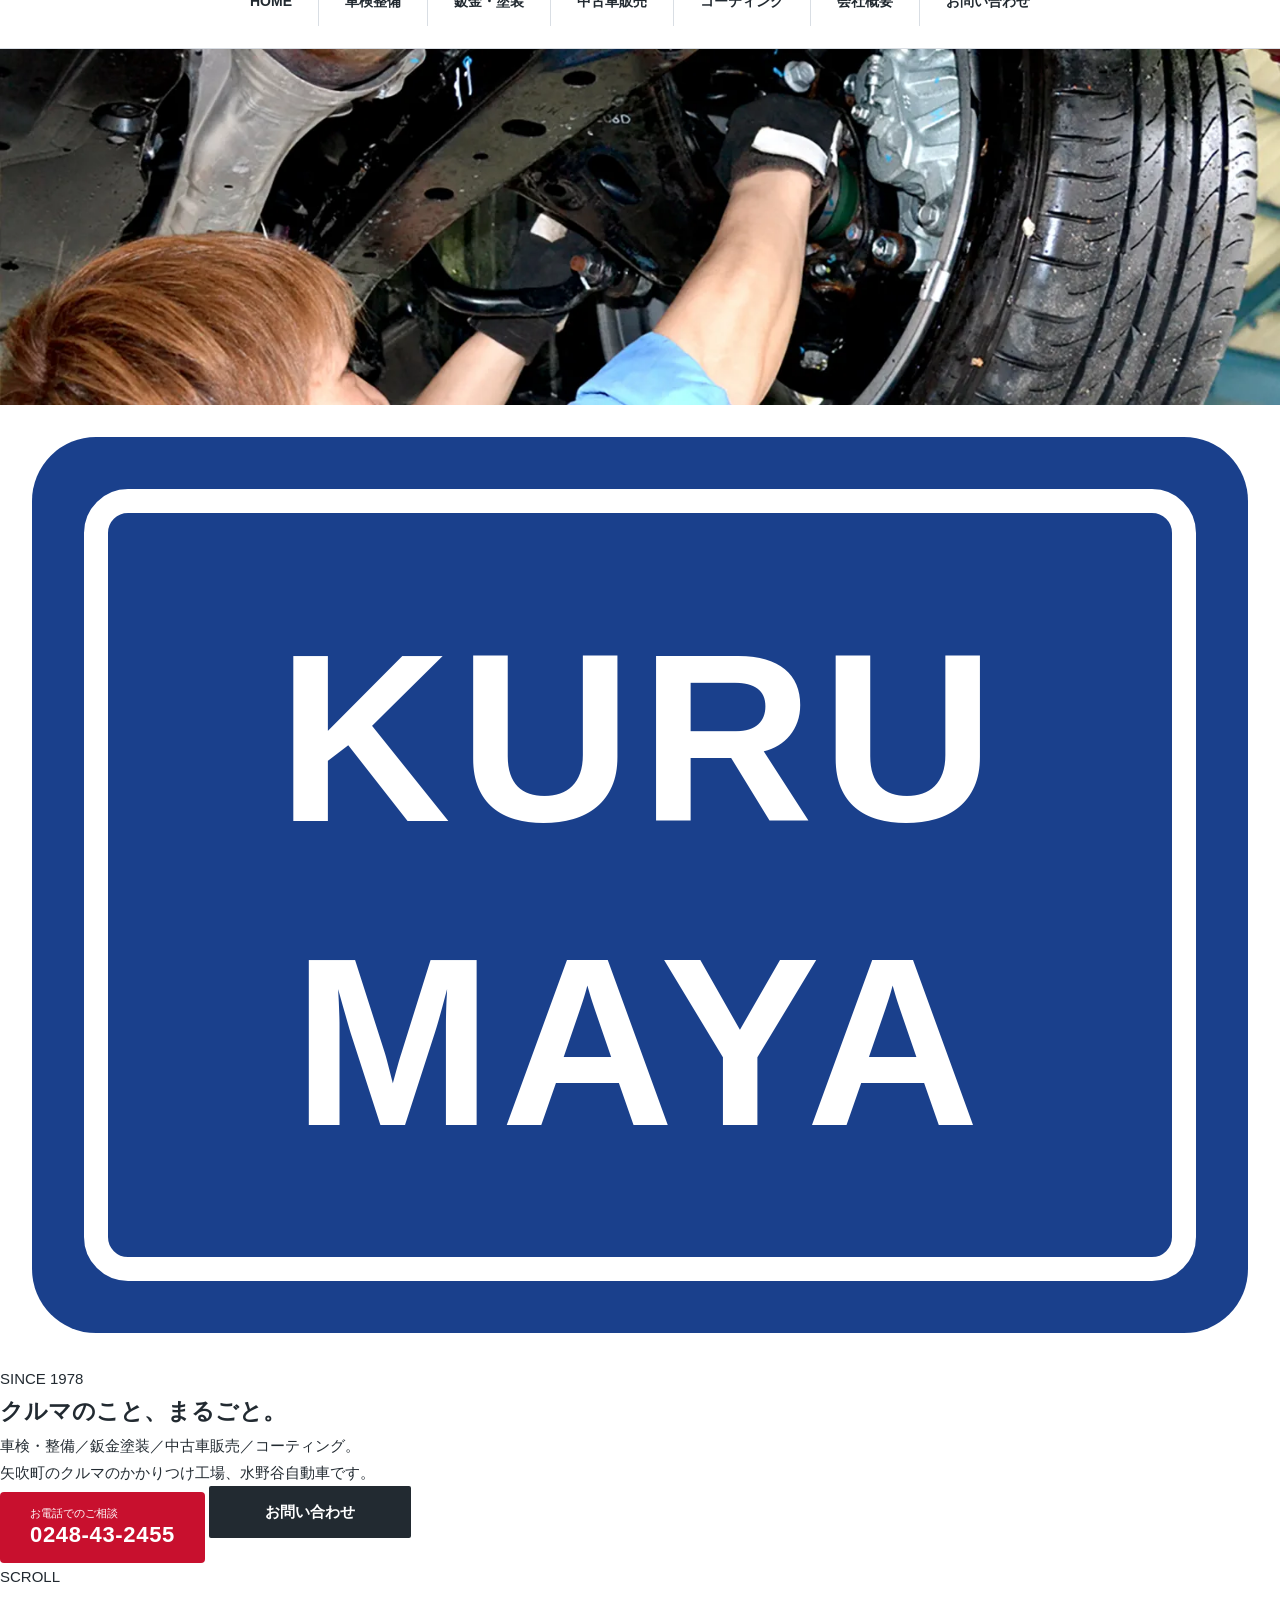
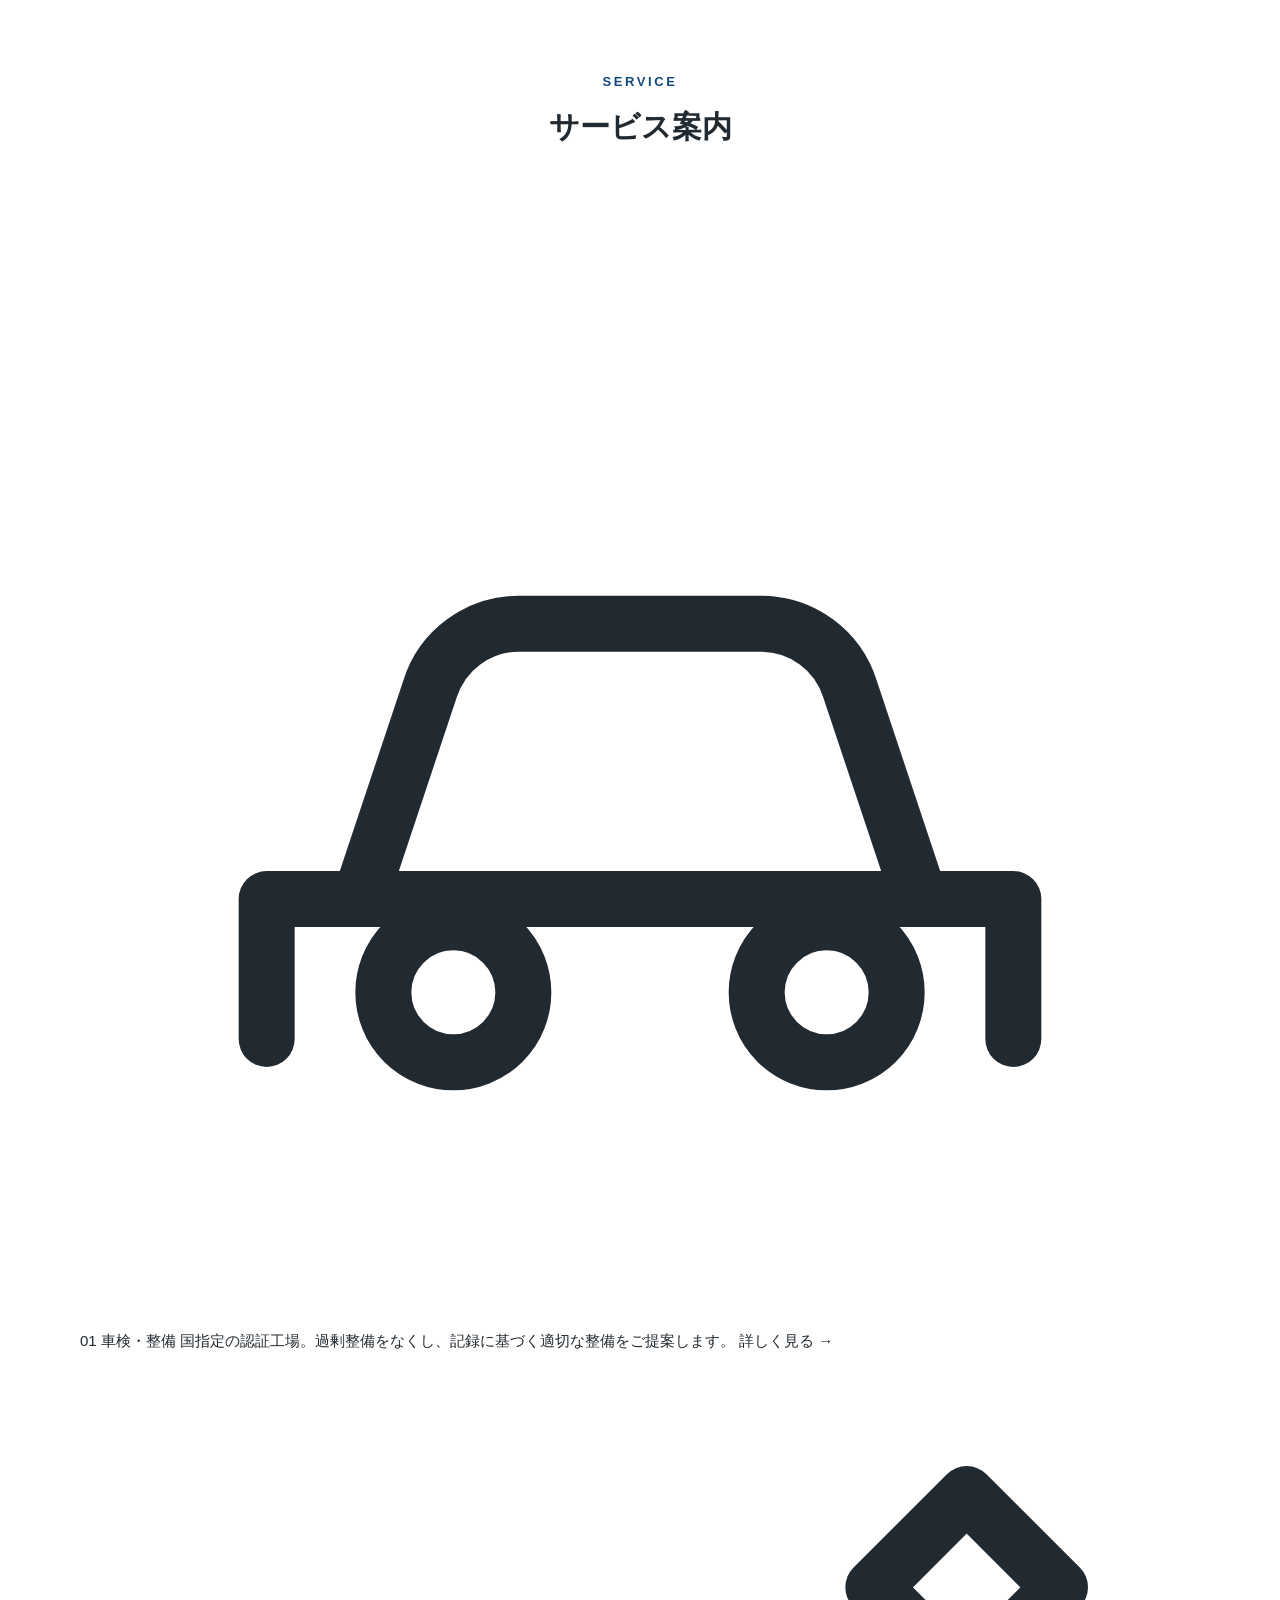
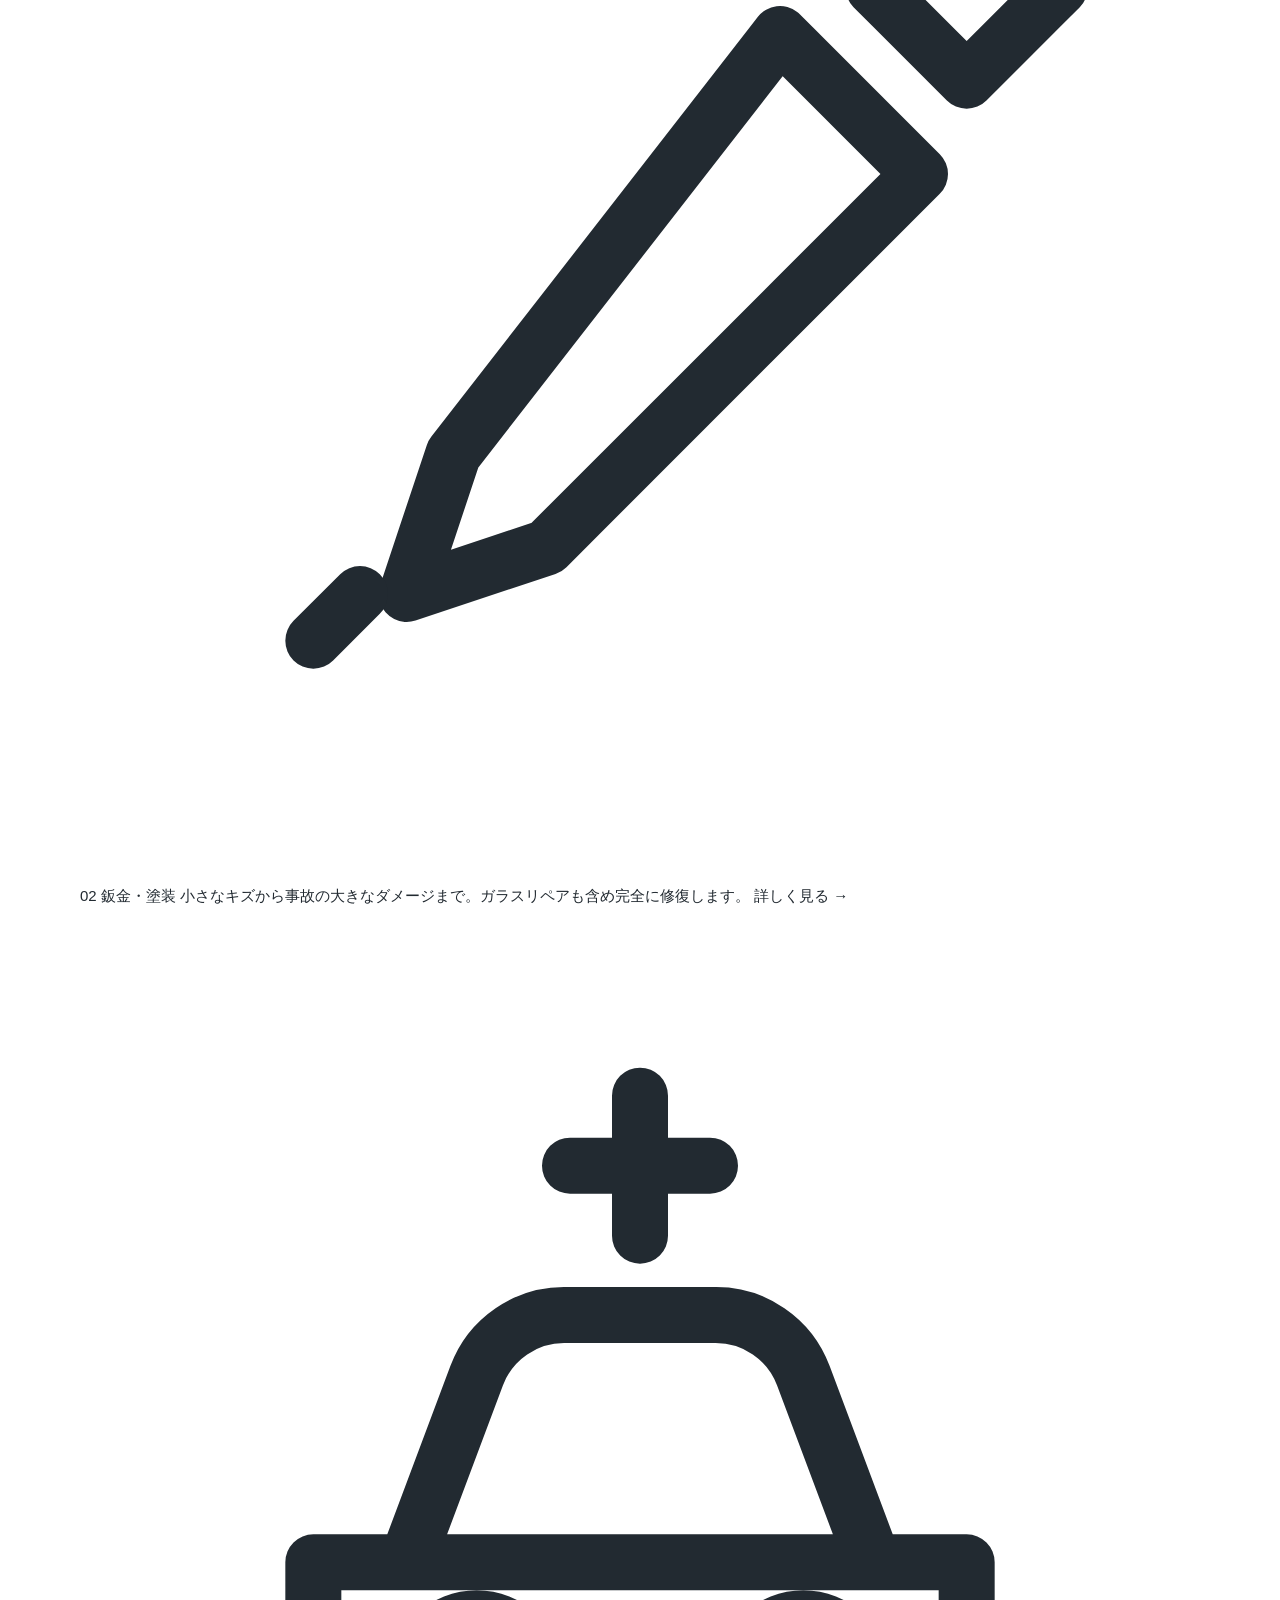
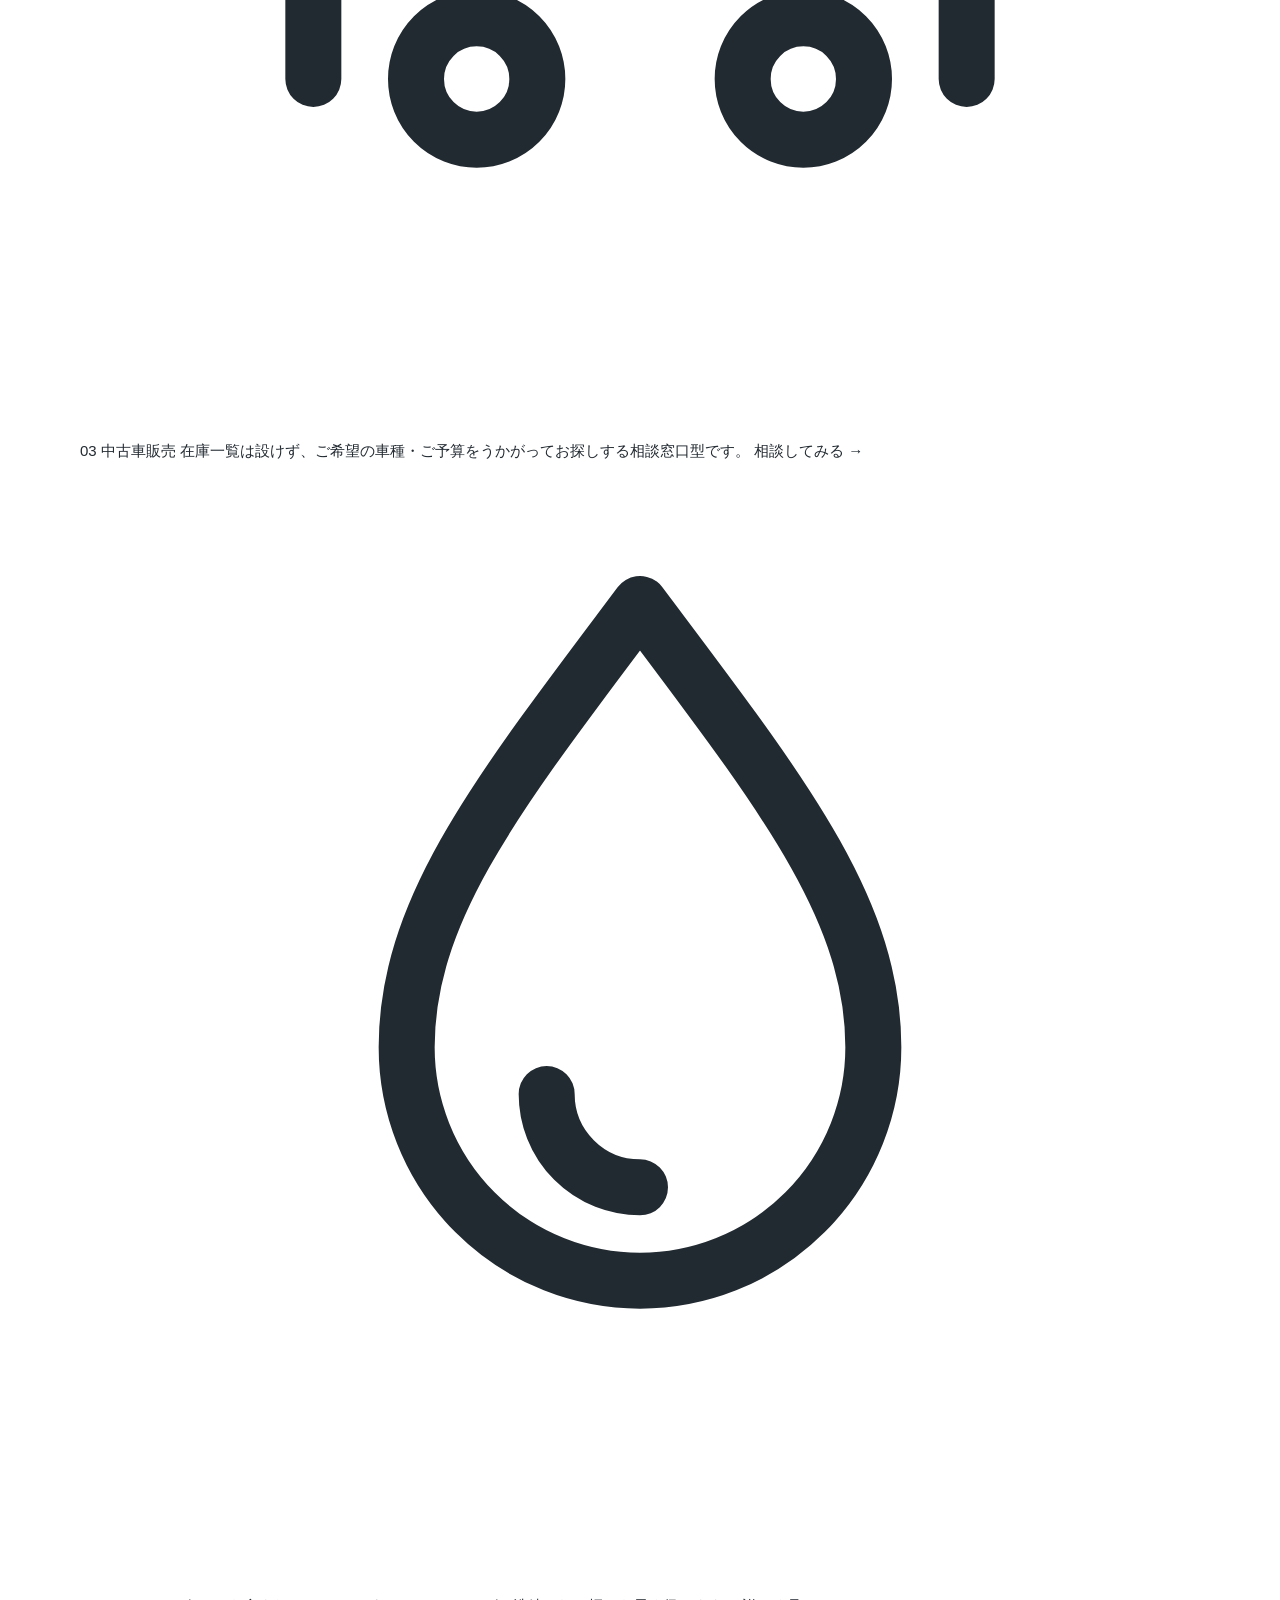
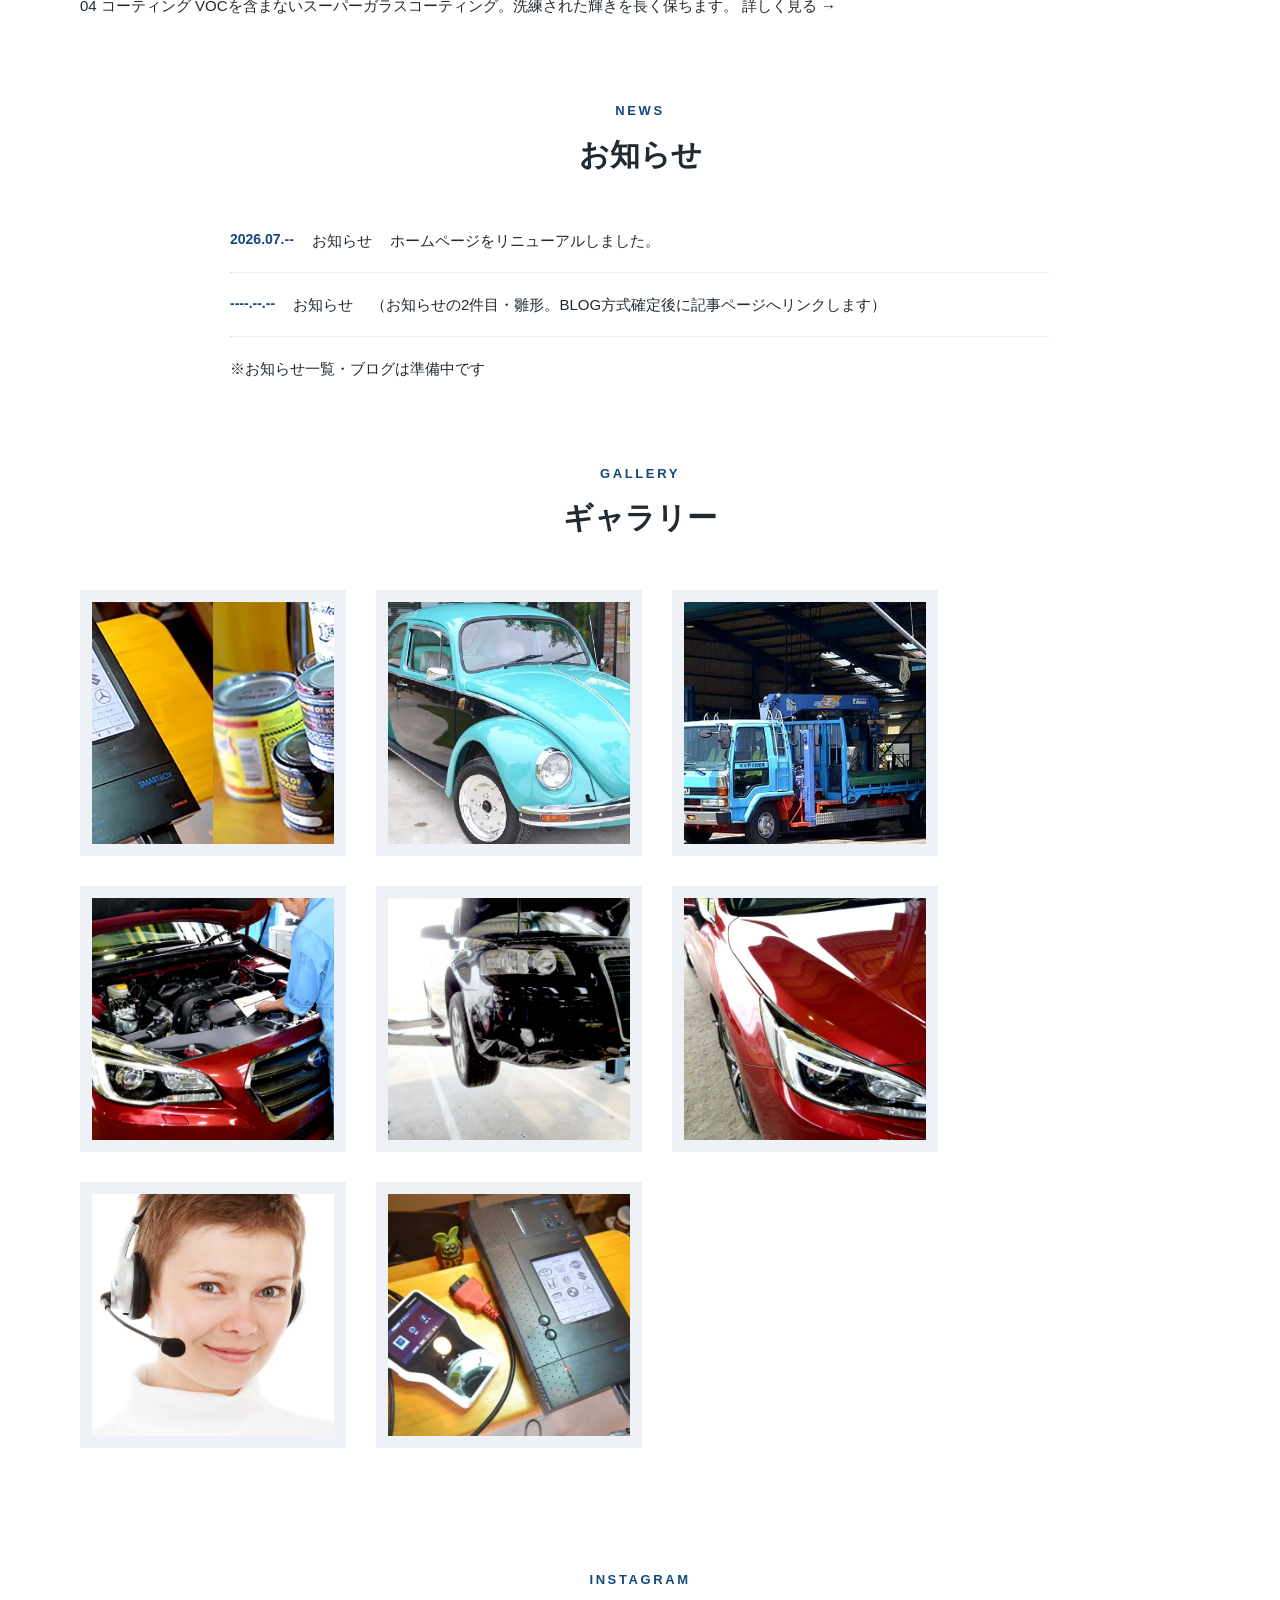
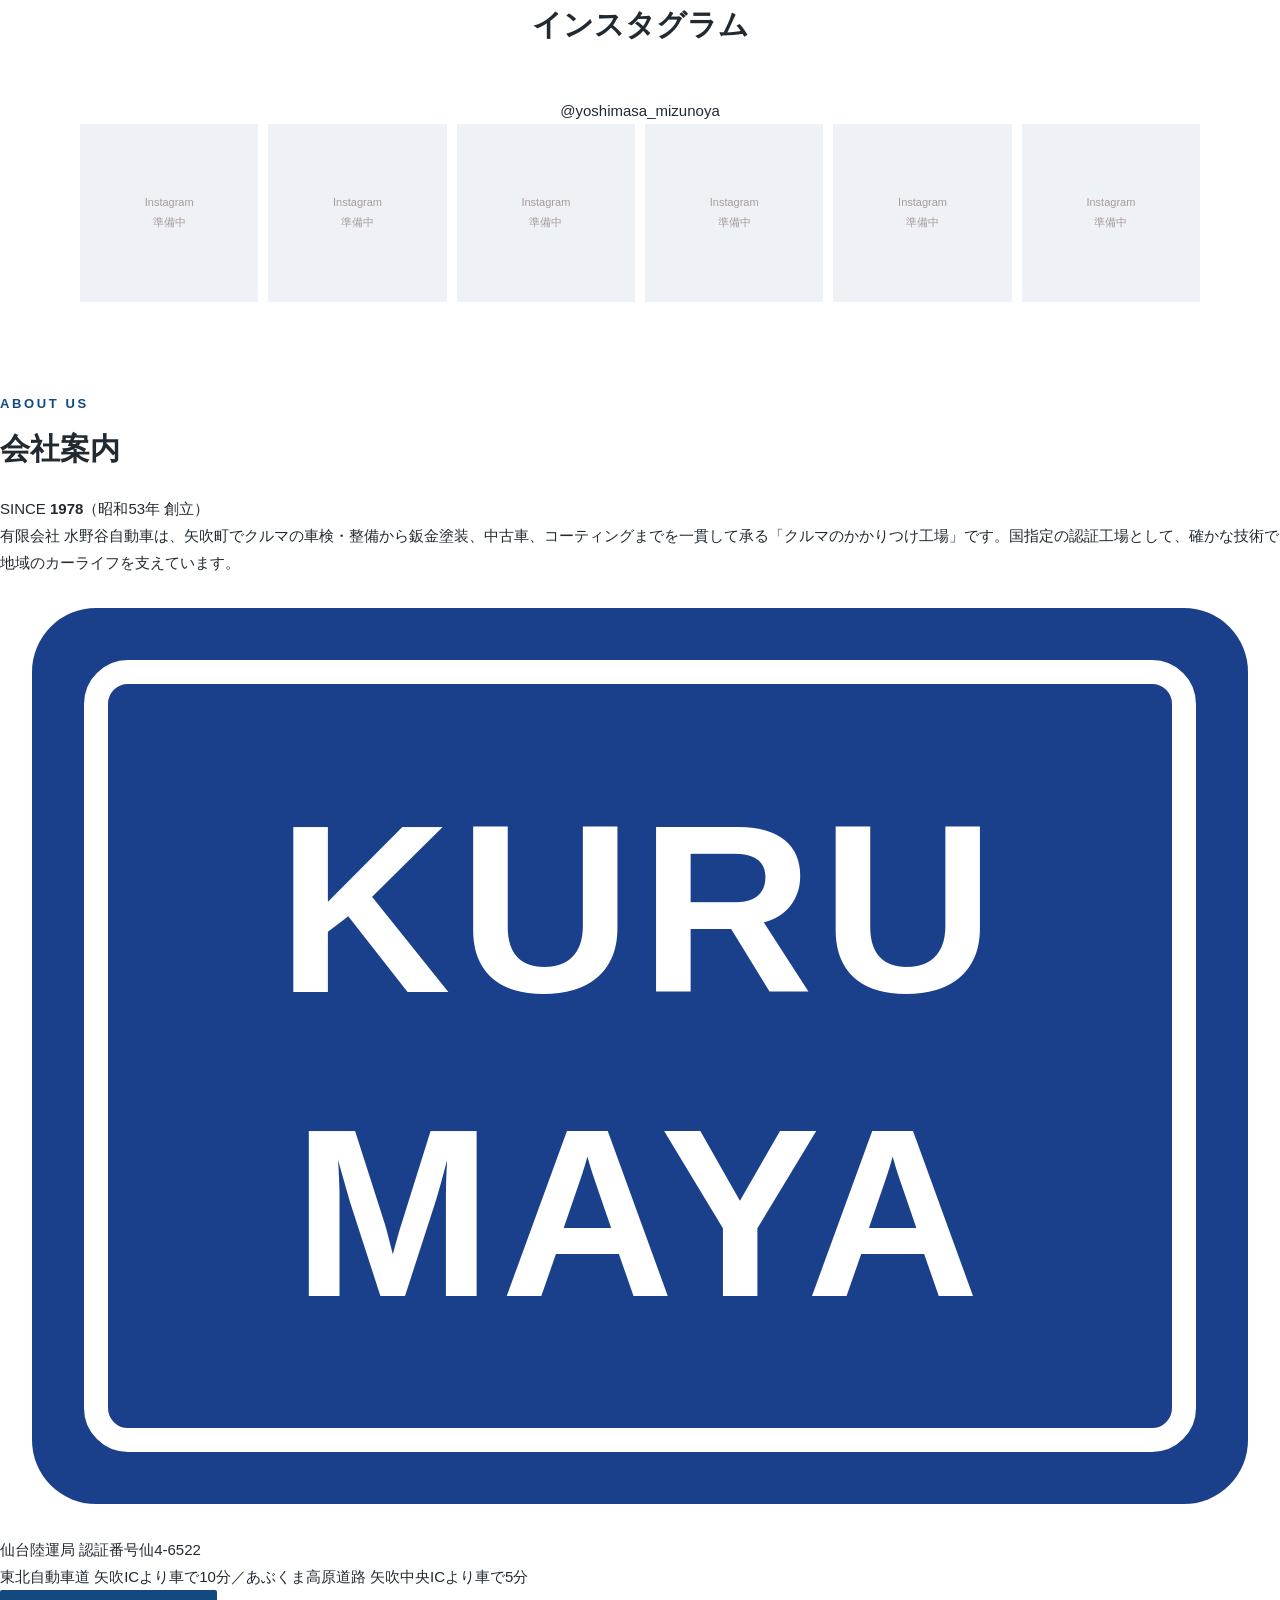
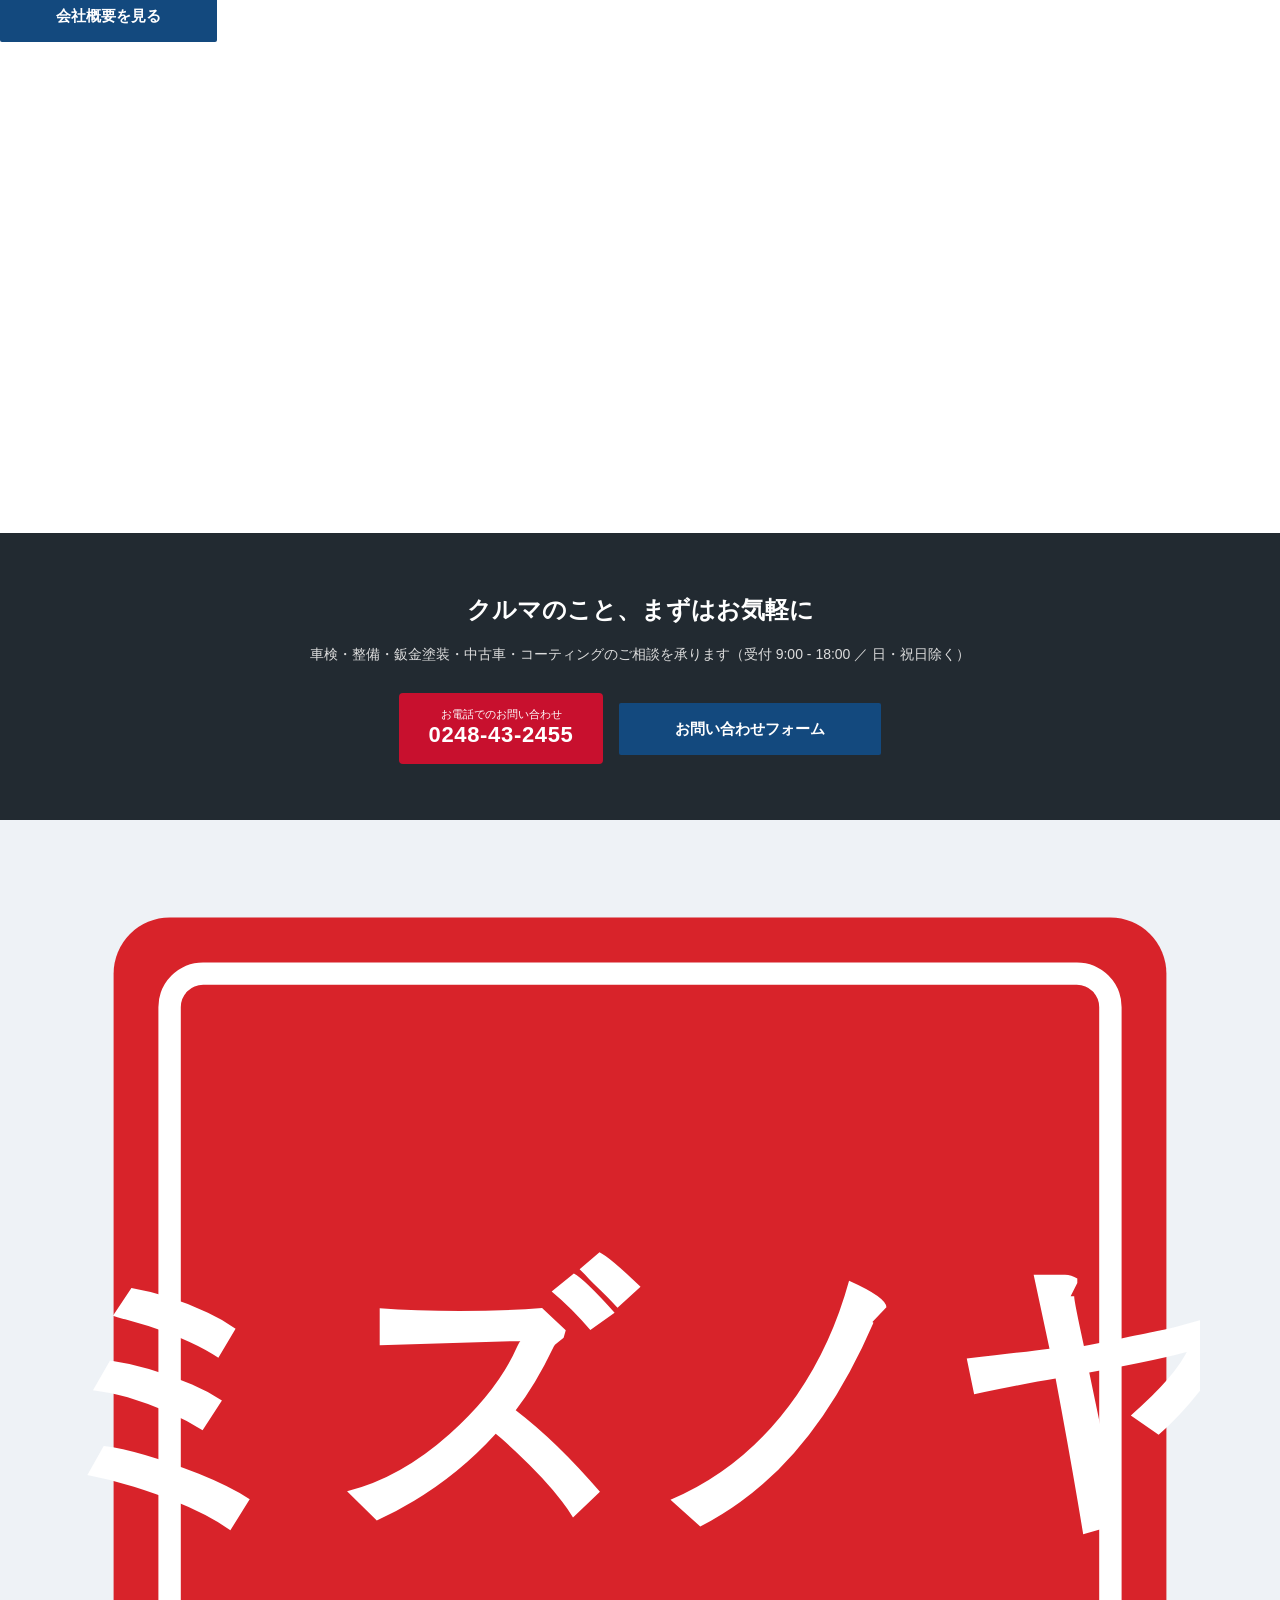
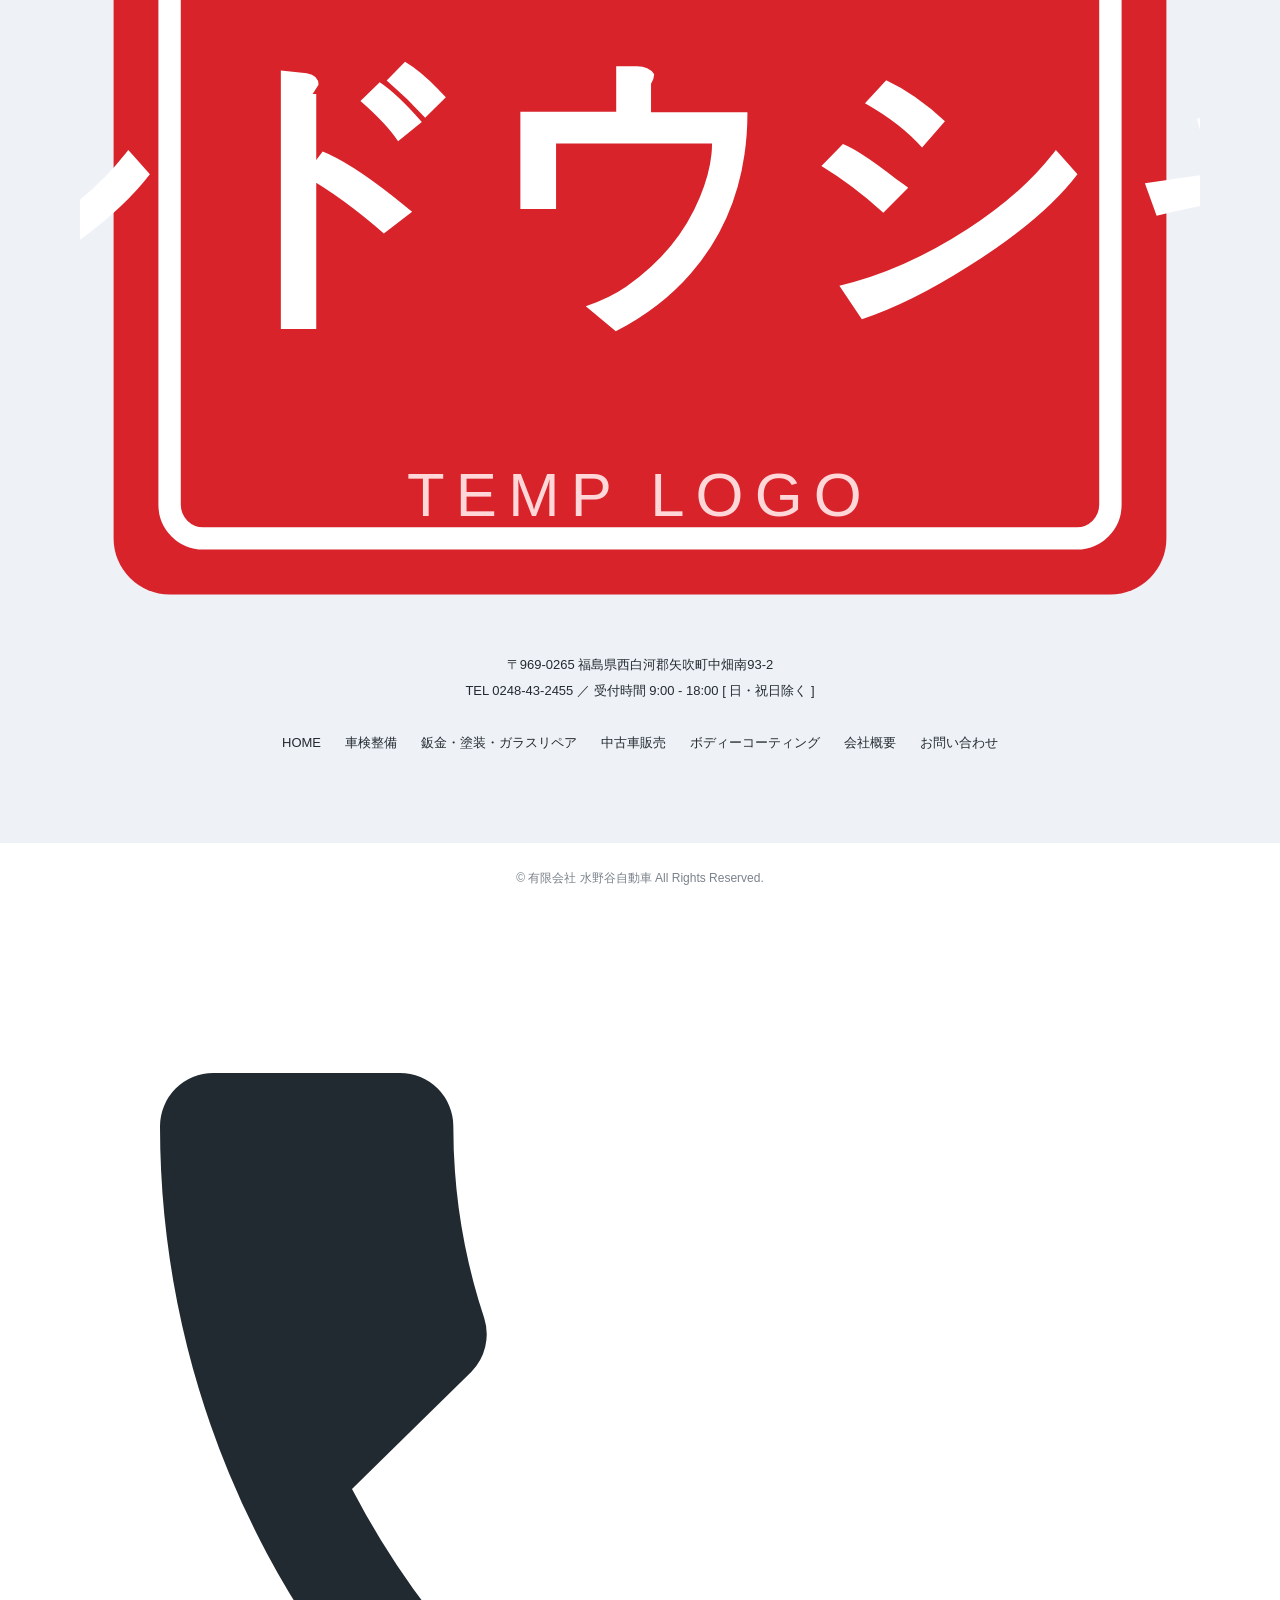
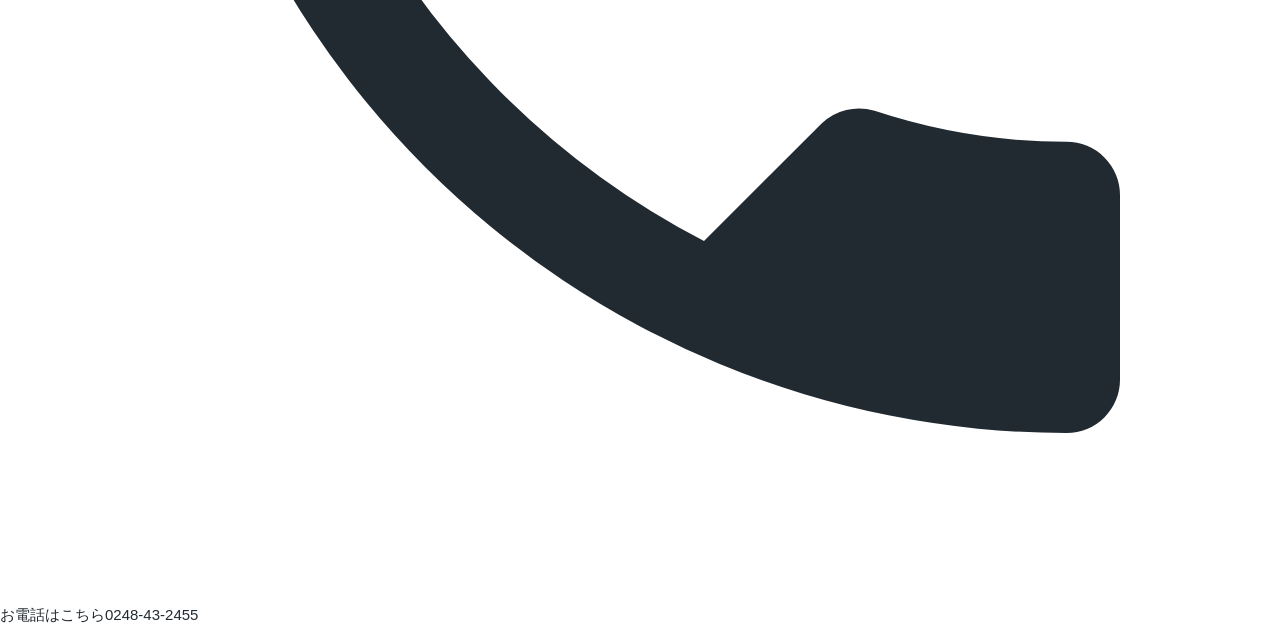
==== commit 38359870: "下層6ページ新トーン共通化＋ブログ雛形＋仮素材 Co-Authored-By: Claude Opus 4.8 (1M context) <noreply@anthropic.com> Claude-" ====
--- a/index.html
+++ b/index.html
@@ -3,16 +3,17 @@
 <head>
 <meta charset="utf-8">
 <meta name="viewport" content="width=device-width, initial-scale=1">
-<title>有限会社 水野谷自動車 | 福島県西白河郡矢吹町の国指定認証工場</title>
-<meta name="description" content="福島県西白河郡矢吹町の有限会社 水野谷自動車。国指定の認証工場として、軽自動車から大型自動車まで車検整備・一般整備、鈑金塗装・ガラスリペア、中古車販売、ボディーコーティングを承ります。">
+<title>有限会社 水野谷自動車 | 福島県矢吹町のクルマのかかりつけ工場 SINCE 1978</title>
+<meta name="description" content="福島県西白河郡矢吹町の有限会社 水野谷自動車。SINCE 1978、国指定認証工場（仙4-6522）。車検整備・鈑金塗装・中古車販売・ボディーコーティングまで、クルマのことをまるごとお任せください。">
 <link rel="stylesheet" href="assets/css/base.css">
 <link rel="stylesheet" href="assets/css/theme.css">
 </head>
-<body>
+<!-- class="home" で TOPページだけに新配色(赤メイン/紺締め)・紺ベタフッターを適用。下層ページには影響させない。 -->
+<body class="home">
 <!-- ===== ヘッダー ===== -->
 <header id="header">
   <div id="header_inner">
-    <div id="logo_image"><a class="text_logo" href="index.html"><span class="lg_en">MIZUNOYA JIDOSHA</span><span class="lg_ja">有限会社 水野谷自動車</span></a></div>
+    <div id="logo_image"><a class="brand_logo" href="index.html"><img src="assets/img/logo-temp.svg" alt="ミズノヤシドウシャ 有限会社 水野谷自動車"></a></div>
     <input type="checkbox" id="nav_toggle">
     <label class="nav_toggle_btn" for="nav_toggle" aria-label="メニュー"><span></span></label>
     <nav class="global_menu">
@@ -29,69 +30,164 @@
   </div>
 </header>
 
-<!-- ===== メインスライダー ===== -->
-<div id="top_slider"><div class="slides">
-  <div class="slide"><img src="assets/img/mv1.webp" alt="水野谷自動車は国指定の認証工場です"></div>
-  <div class="slide"><img src="assets/img/mv2.webp" alt="板金・塗装・ガラスリペア"></div>
-  <div class="slide"><img src="assets/img/mv3.webp" alt="中古車販売"></div>
-</div><div class="slider_dots" aria-hidden="true"></div></div>
-<div id="sp_slider"><div class="slides">
-  <div class="slide"><img src="assets/img/mv1.webp" alt="水野谷自動車は国指定の認証工場です"></div>
-  <div class="slide"><img src="assets/img/mv2.webp" alt="板金・塗装・ガラスリペア"></div>
-  <div class="slide"><img src="assets/img/mv3.webp" alt="中古車販売"></div>
-</div></div>
-
-<!-- ===== 国指定認証工場 訴求(最上位) ===== -->
-<section class="cert_hero">
-  <p class="ch_en">NATIONAL CERTIFIED WORKSHOP</p>
-  <p class="ch_main">水野谷自動車は「国指定の認証工場」です</p>
-  <p class="ch_sub">軽自動車から大型自動車まで、車検整備・一般整備を確かな技術で承ります（仙台陸運局認証番号 仙4-6522）</p>
-</section>
-
-<!-- ===== サービス案内 ===== -->
-<section class="section">
+<!-- =========================================================
+     1. ヒーロー
+     ・写真1枚ドン(既存 mv1.webp を仮使用) + キャッチ + SINCE 1978 + Scroll誘導
+     ・キャッチコピーは下記【A/B/C案】から社長が1つ選定。選定後、不要案のコメントを削除。
+       ── 案A(推し・指示書の軸): クルマのこと、まるごと。
+       ── 案B: この街のクルマを、1978年から。
+       ── 案C: 乗るを、ずっと守る。矢吹のかかりつけ工場。
+     ・ポルシェ仮イラスト(porsche-temp.svg)はライセンス確認中のため hero では既定で非表示。
+       社長がOKを出したらコメントを外して装飾として表示できる。
+========================================================= -->
+<section class="hero reveal">
+  <div class="hero_bg"><img src="assets/img/mv1.webp" alt="有限会社 水野谷自動車 工場外観" fetchpriority="high"></div>
+  <div class="hero_inner">
+    <p class="hero_badge_line"><img class="hero_kuru" src="assets/img/badge-temp.svg" alt="KURU MAYA"><span class="hero_since">SINCE 1978</span></p>
+    <h1 class="hero_copy">クルマのこと、まるごと。</h1>
+    <!-- 差し替え候補(社長選定用) — 案B: この街のクルマを、1978年から。 / 案C: 乗るを、ずっと守る。矢吹のかかりつけ工場。 -->
+    <p class="hero_lead">車検・整備／鈑金塗装／中古車販売／コーティング。<br>矢吹町のクルマのかかりつけ工場、水野谷自動車です。</p>
+    <div class="hero_actions">
+      <a class="tel_button" href="tel:0248-43-2455"><span><span class="tel_sub">お電話でのご相談</span><span class="tel_num">0248-43-2455</span></span></a>
+      <a class="link_button" href="contact.html">お問い合わせ</a>
+    </div>
+    <!-- ポルシェ仮イラスト枠(社長OK後に表示): <img class="hero_car" src="assets/img/porsche-temp.svg" alt=""> -->
+  </div>
+  <a class="hero_scroll" href="#service" aria-label="下へスクロール"><span>SCROLL</span><span class="hero_scroll_arrow"></span></a>
+</section>
+
+<!-- =========================================================
+     2. サービスカード4枚(箱風フレーム・アイコン付き)
+========================================================= -->
+<section class="section svc_section reveal" id="service">
   <div class="section_head"><span class="en">SERVICE</span><h2 class="ja">サービス案内</h2></div>
-  <div class="service_grid">
-    <a class="service_card" href="maintenance.html">
-      <span class="thumb"><img src="assets/img/catch-maintenance.webp" alt="車検整備"></span>
-      <span class="body"><span class="title">安心安全の車検整備</span>
-        <span class="text">水野谷自動車は国指定の認証工場です。過去の整備記録を管理し、過剰整備をなくした適切な整備をご提案します。</span>
-        <span class="more">詳しく見る →</span></span>
-    </a>
-    <a class="service_card" href="repair.html">
-      <span class="thumb"><img src="assets/img/catch-repair.webp" alt="鈑金・塗装・ガラスリペア"></span>
-      <span class="body"><span class="title">鈑金・塗装・ガラスリペア</span>
-        <span class="text">小さなキズから、事故による大きなダメージまで完全に修復調整します。</span>
-        <span class="more">詳しく見る →</span></span>
-    </a>
-    <a class="service_card" href="usedcar-sales.html">
-      <span class="thumb"><span class="img_placeholder">車両写真は準備中です<br>【社長確認】正規の在庫写真に差し替え予定</span></span>
-      <span class="body"><span class="title">中古車販売</span>
-        <span class="text">多種多彩な中古車選びが可能です。ご予算・ご希望に合わせてお探しします。</span>
-        <span class="more">詳しく見る →</span></span>
-    </a>
-    <a class="service_card" href="coating.html">
-      <span class="thumb"><img src="assets/img/catch-coating.webp" alt="ボディーコーティング"></span>
-      <span class="body"><span class="title">ボディーコーティング</span>
-        <span class="text">より美しく、より優雅に。VOCを含まないスーパーガラスコーティングで洗練された輝きをいつまでも。</span>
-        <span class="more">詳しく見る →</span></span>
-    </a>
-  </div>
-</section>
-
-<!-- ===== お知らせ ===== -->
-<section class="section" style="padding-top:0;">
+  <div class="svc4_grid">
+    <a class="svc_card" href="maintenance.html">
+      <span class="svc_icon" aria-hidden="true">
+        <svg viewBox="0 0 48 48" fill="none" stroke="currentColor" stroke-width="2.4" stroke-linecap="round" stroke-linejoin="round"><path d="M8 30h32M12 30l3-9a4 4 0 0 1 3.8-2.8h10.4A4 4 0 0 1 33 21l3 9M8 30v6M40 30v6"/><circle cx="16" cy="34" r="3"/><circle cx="32" cy="34" r="3"/></svg>
+      </span>
+      <span class="svc_body">
+        <span class="svc_no">01</span>
+        <span class="svc_title">車検・整備</span>
+        <span class="svc_text">国指定の認証工場。過剰整備をなくし、記録に基づく適切な整備をご提案します。</span>
+        <span class="svc_more">詳しく見る →</span>
+      </span>
+    </a>
+    <a class="svc_card" href="repair.html">
+      <span class="svc_icon" aria-hidden="true">
+        <svg viewBox="0 0 48 48" fill="none" stroke="currentColor" stroke-width="2.4" stroke-linecap="round" stroke-linejoin="round"><path d="M30 12l6 6-16 16-6 2 2-6z"/><path d="M12 36l-2 2M34 10l4-4 4 4-4 4z"/></svg>
+      </span>
+      <span class="svc_body">
+        <span class="svc_no">02</span>
+        <span class="svc_title">鈑金・塗装</span>
+        <span class="svc_text">小さなキズから事故の大きなダメージまで。ガラスリペアも含め完全に修復します。</span>
+        <span class="svc_more">詳しく見る →</span>
+      </span>
+    </a>
+    <a class="svc_card" href="usedcar-sales.html">
+      <span class="svc_icon" aria-hidden="true">
+        <svg viewBox="0 0 48 48" fill="none" stroke="currentColor" stroke-width="2.4" stroke-linecap="round" stroke-linejoin="round"><path d="M10 28h28M14 28l3-8a4 4 0 0 1 3.8-2.6h6.4A4 4 0 0 1 31 20l3 8M10 28v5M38 28v5"/><circle cx="17" cy="33" r="2.6"/><circle cx="31" cy="33" r="2.6"/><path d="M24 8v6M21 11h6"/></svg>
+      </span>
+      <span class="svc_body">
+        <span class="svc_no">03</span>
+        <span class="svc_title">中古車販売</span>
+        <span class="svc_text">在庫一覧は設けず、ご希望の車種・ご予算をうかがってお探しする相談窓口型です。</span>
+        <span class="svc_more">相談してみる →</span>
+      </span>
+    </a>
+    <a class="svc_card" href="coating.html">
+      <span class="svc_icon" aria-hidden="true">
+        <svg viewBox="0 0 48 48" fill="none" stroke="currentColor" stroke-width="2.4" stroke-linecap="round" stroke-linejoin="round"><path d="M24 6c6 8 10 13 10 19a10 10 0 0 1-20 0c0-6 4-11 10-19z"/><path d="M20 27a4 4 0 0 0 4 4"/></svg>
+      </span>
+      <span class="svc_body">
+        <span class="svc_no">04</span>
+        <span class="svc_title">コーティング</span>
+        <span class="svc_text">VOCを含まないスーパーガラスコーティング。洗練された輝きを長く保ちます。</span>
+        <span class="svc_more">詳しく見る →</span>
+      </span>
+    </a>
+  </div>
+</section>
+
+<!-- =========================================================
+     3. お知らせ / ブログ(受け皿のみ)
+     ・一覧の雛形まで。記事ページ雛形はJ-DRYのBLOG方式(専用フォーマット投稿→自動反映)確定後に接続。
+     ・日付・本文は【社長確認】で差し替え。
+========================================================= -->
+<section class="section news_section reveal" style="padding-top:0;">
   <div class="section_head"><span class="en">NEWS</span><h2 class="ja">お知らせ</h2></div>
   <div class="news_wrap">
     <ul class="news_list">
-      <li><span class="date">—</span><span class="title">ホームページをリニューアルしました。<!-- 【社長確認】掲載するお知らせ内容・日付をご指定ください（現状は仮） --></span></li>
+      <li><span class="date">2026.07.--</span><span class="cat_tag">お知らせ</span><span class="title">ホームページをリニューアルしました。<!-- 【社長確認】掲載する文面・公開日をご指定ください(現状は仮) --></span></li>
+      <li><span class="date">----.--.--</span><span class="cat_tag">お知らせ</span><span class="title">（お知らせの2件目・雛形。BLOG方式確定後に記事ページへリンクします）</span></li>
     </ul>
+    <!-- 記事ページ雛形は BLOG方式(J-DRY)確定後に別途作成。今回は一覧の受け皿のみ。 -->
+    <p class="news_more_wrap"><span class="news_more_note">※お知らせ一覧・ブログは準備中です</span></p>
+  </div>
+</section>
+
+<!-- =========================================================
+     4. ギャラリー(既存写真をグリッド配置・後日差し替え前提)
+     ★画像パスは下記1ブロックに集約。撮影分が届いたらここだけ差し替える。
+========================================================= -->
+<section class="section gallery_section reveal" style="padding-top:0;">
+  <div class="section_head"><span class="en">GALLERY</span><h2 class="ja">ギャラリー</h2></div>
+  <!-- ===== ギャラリー画像 一元管理ブロック(ここだけ差し替え) ===== -->
+  <div class="tile_grid gallery_grid">
+    <div class="tile"><a class="thumb" href="assets/img/mv2.webp"><img src="assets/img/mv2.webp" alt="鈑金・塗装の作業風景" loading="lazy"></a><span class="title">鈑金・塗装</span></div>
+    <div class="tile"><a class="thumb" href="assets/img/mv3.webp"><img src="assets/img/mv3.webp" alt="中古車販売" loading="lazy"></a><span class="title">中古車販売</span></div>
+    <div class="tile"><a class="thumb" href="assets/img/mv4.webp"><img src="assets/img/mv4.webp" alt="工場での整備" loading="lazy"></a><span class="title">整備の様子</span></div>
+    <div class="tile"><a class="thumb" href="assets/img/catch-maintenance.webp"><img src="assets/img/catch-maintenance.webp" alt="車検整備" loading="lazy"></a><span class="title">車検整備</span></div>
+    <div class="tile"><a class="thumb" href="assets/img/catch-repair.webp"><img src="assets/img/catch-repair.webp" alt="鈑金・塗装・ガラスリペア" loading="lazy"></a><span class="title">ガラスリペア</span></div>
+    <div class="tile"><a class="thumb" href="assets/img/catch-coating.webp"><img src="assets/img/catch-coating.webp" alt="ボディーコーティング" loading="lazy"></a><span class="title">コーティング</span></div>
+    <div class="tile"><a class="thumb" href="assets/img/repair-hero.webp"><img src="assets/img/repair-hero.webp" alt="鈑金塗装ブース" loading="lazy"></a><span class="title">塗装ブース</span></div>
+    <div class="tile"><a class="thumb" href="assets/img/maintenance-diagnostic.webp"><img src="assets/img/maintenance-diagnostic.webp" alt="システム診断機" loading="lazy"></a><span class="title">システム診断</span></div>
+  </div>
+  <!-- ===== /ギャラリー画像 一元管理ブロック ===== -->
+</section>
+
+<!-- =========================================================
+     5. Instagram(Behold.so連携・@yoshimasa_mizunoya)
+     ・Feed ID発行までプレースホルダ枠のみ。IDは assets/js/site.js の BEHOLD_FEED_ID に設定。
+========================================================= -->
+<section class="section_insta insta_section reveal">
+  <div class="section_head"><span class="en">INSTAGRAM</span><h2 class="ja">インスタグラム</h2></div>
+  <p class="insta_account"><a href="https://www.instagram.com/yoshimasa_mizunoya/" target="_blank" rel="noopener nofollow">@yoshimasa_mizunoya</a></p>
+  <div class="insta_feed">
+    <div class="insta_placeholder">Instagram<br>準備中</div>
+    <div class="insta_placeholder">Instagram<br>準備中</div>
+    <div class="insta_placeholder">Instagram<br>準備中</div>
+    <div class="insta_placeholder">Instagram<br>準備中</div>
+    <div class="insta_placeholder">Instagram<br>準備中</div>
+    <div class="insta_placeholder">Instagram<br>準備中</div>
+  </div>
+  <!-- 【社長確認】Behold.so の Feed ID 発行後、site.js の BEHOLD_FEED_ID に設定すると自動表示されます。 -->
+</section>
+
+<!-- =========================================================
+     6. 会社案内ダイジェスト(認証番号・SINCE 1978・アクセス地図)
+========================================================= -->
+<section class="company_digest reveal">
+  <div class="cd_inner">
+    <div class="cd_lead">
+      <div class="section_head" style="text-align:left;margin-bottom:24px;"><span class="en">ABOUT US</span><h2 class="ja">会社案内</h2></div>
+      <p class="cd_since">SINCE <strong>1978</strong>（昭和53年 創立）</p>
+      <p class="cd_text">有限会社 水野谷自動車は、矢吹町でクルマの車検・整備から鈑金塗装、中古車、コーティングまでを一貫して承る「クルマのかかりつけ工場」です。国指定の認証工場として、確かな技術で地域のカーライフを支えています。</p>
+      <p class="cd_cert"><img class="cd_badge" src="assets/img/badge-temp.svg" alt="認証"><span><span class="cd_cert_label">仙台陸運局 認証番号</span><span class="cd_cert_no">仙4-6522</span></span></p>
+      <p class="cd_access">東北自動車道 矢吹ICより車で10分／あぶくま高原道路 矢吹中央ICより車で5分</p>
+      <a class="link_button accent" href="company.html">会社概要を見る</a>
+    </div>
+    <div class="cd_map">
+      <div class="map_wrap">
+        <iframe src="https://www.google.com/maps/embed?pb=!1m18!1m12!1m3!1d21385.23692636348!2d140.31753046354038!3d37.17802781918279!2m3!1f0!2f0!3f0!3m2!1i1024!2i768!4f13.1!3m3!1m2!1s0x602047feeac67baf%3A0xe16a76586732069e!2z44CSOTY5LTAyNjUg56aP5bO255yM6KW_55m95rKz6YOh55-i5ZC555S65Lit55WR5Y2X77yZ77yT4oiS77yS!5e0!3m2!1sja!2sjp!4v1603087754512!5m2!1sja!2sjp" allowfullscreen loading="lazy" title="有限会社 水野谷自動車 地図"></iframe>
+      </div>
+    </div>
   </div>
 </section>
 
 <!-- ===== CTA帯 ===== -->
-<section class="cta_band">
-  <p class="cta_head">お気軽にお問い合わせください</p>
+<section class="cta_band reveal">
+  <p class="cta_head">クルマのこと、まずはお気軽に</p>
   <p class="cta_sub">車検・整備・鈑金塗装・中古車・コーティングのご相談を承ります（受付 9:00 - 18:00 ／ 日・祝日除く）</p>
   <div class="cta_actions">
     <a class="tel_button" href="tel:0248-43-2455"><span><span class="tel_sub">お電話でのお問い合わせ</span><span class="tel_num">0248-43-2455</span></span></a>
@@ -99,10 +195,12 @@
   </div>
 </section>
 
-<!-- ===== フッター ===== -->
+<!-- =========================================================
+     7. フッター(紺ベタ) — .home スコープで theme.css が紺背景に上書き
+========================================================= -->
 <footer>
   <div id="footer_top"><div id="footer_top_inner">
-    <div id="footer_logo_image"><span class="text_logo"><span class="lg_en">MIZUNOYA JIDOSHA</span><span class="lg_ja">有限会社 水野谷自動車</span></span></div>
+    <div id="footer_logo_image"><a href="index.html"><img class="footer_brand_logo" src="assets/img/logo-temp.svg" alt="有限会社 水野谷自動車"></a></div>
     <p id="footer_info">〒969-0265 福島県西白河郡矢吹町中畑南93-2<br>TEL 0248-43-2455 ／ 受付時間 9:00 - 18:00 [ 日・祝日除く ]</p>
     <ul id="footer_menu_list">
       <li><a href="index.html">HOME</a></li>
@@ -116,7 +214,32 @@
   </div></div>
   <div id="footer_bottom"><p id="copyright">&copy; 有限会社 水野谷自動車 All Rights Reserved.</p></div>
 </footer>
+
+<!-- スマホ常時表示の電話ボタン(フローティング) -->
+<a class="floating_tel" href="tel:0248-43-2455" aria-label="電話をかける 0248-43-2455">
+  <svg viewBox="0 0 24 24" fill="currentColor" aria-hidden="true"><path d="M6.6 10.8a15.5 15.5 0 0 0 6.6 6.6l2.2-2.2a1 1 0 0 1 1-.24 11.4 11.4 0 0 0 3.6.58 1 1 0 0 1 1 1V20a1 1 0 0 1-1 1A17 17 0 0 1 3 4a1 1 0 0 1 1-1h3.5a1 1 0 0 1 1 1 11.4 11.4 0 0 0 .58 3.6 1 1 0 0 1-.24 1z"/></svg>
+  <span class="ft_txt"><span class="ft_sub">お電話はこちら</span><span class="ft_num">0248-43-2455</span></span>
+</a>
+
 <a id="return_top" href="#" aria-label="ページ上部へ戻る">↑</a>
 <script src="assets/js/site.js"></script>
+<!-- スクロール連動フェードイン(TOPページ限定・軽量。共有site.jsは変更しない) -->
+<script>
+(function(){
+  var els = document.querySelectorAll('.reveal');
+  if(!els.length) return;
+  var reduce = window.matchMedia && window.matchMedia('(prefers-reduced-motion: reduce)').matches;
+  if(reduce || !('IntersectionObserver' in window)){
+    els.forEach(function(el){ el.classList.add('is-visible'); });
+    return;
+  }
+  var io = new IntersectionObserver(function(entries){
+    entries.forEach(function(e){
+      if(e.isIntersecting){ e.target.classList.add('is-visible'); io.unobserve(e.target); }
+    });
+  }, { threshold: 0.12, rootMargin: '0px 0px -8% 0px' });
+  els.forEach(function(el){ io.observe(el); });
+})();
+</script>
 </body>
 </html>
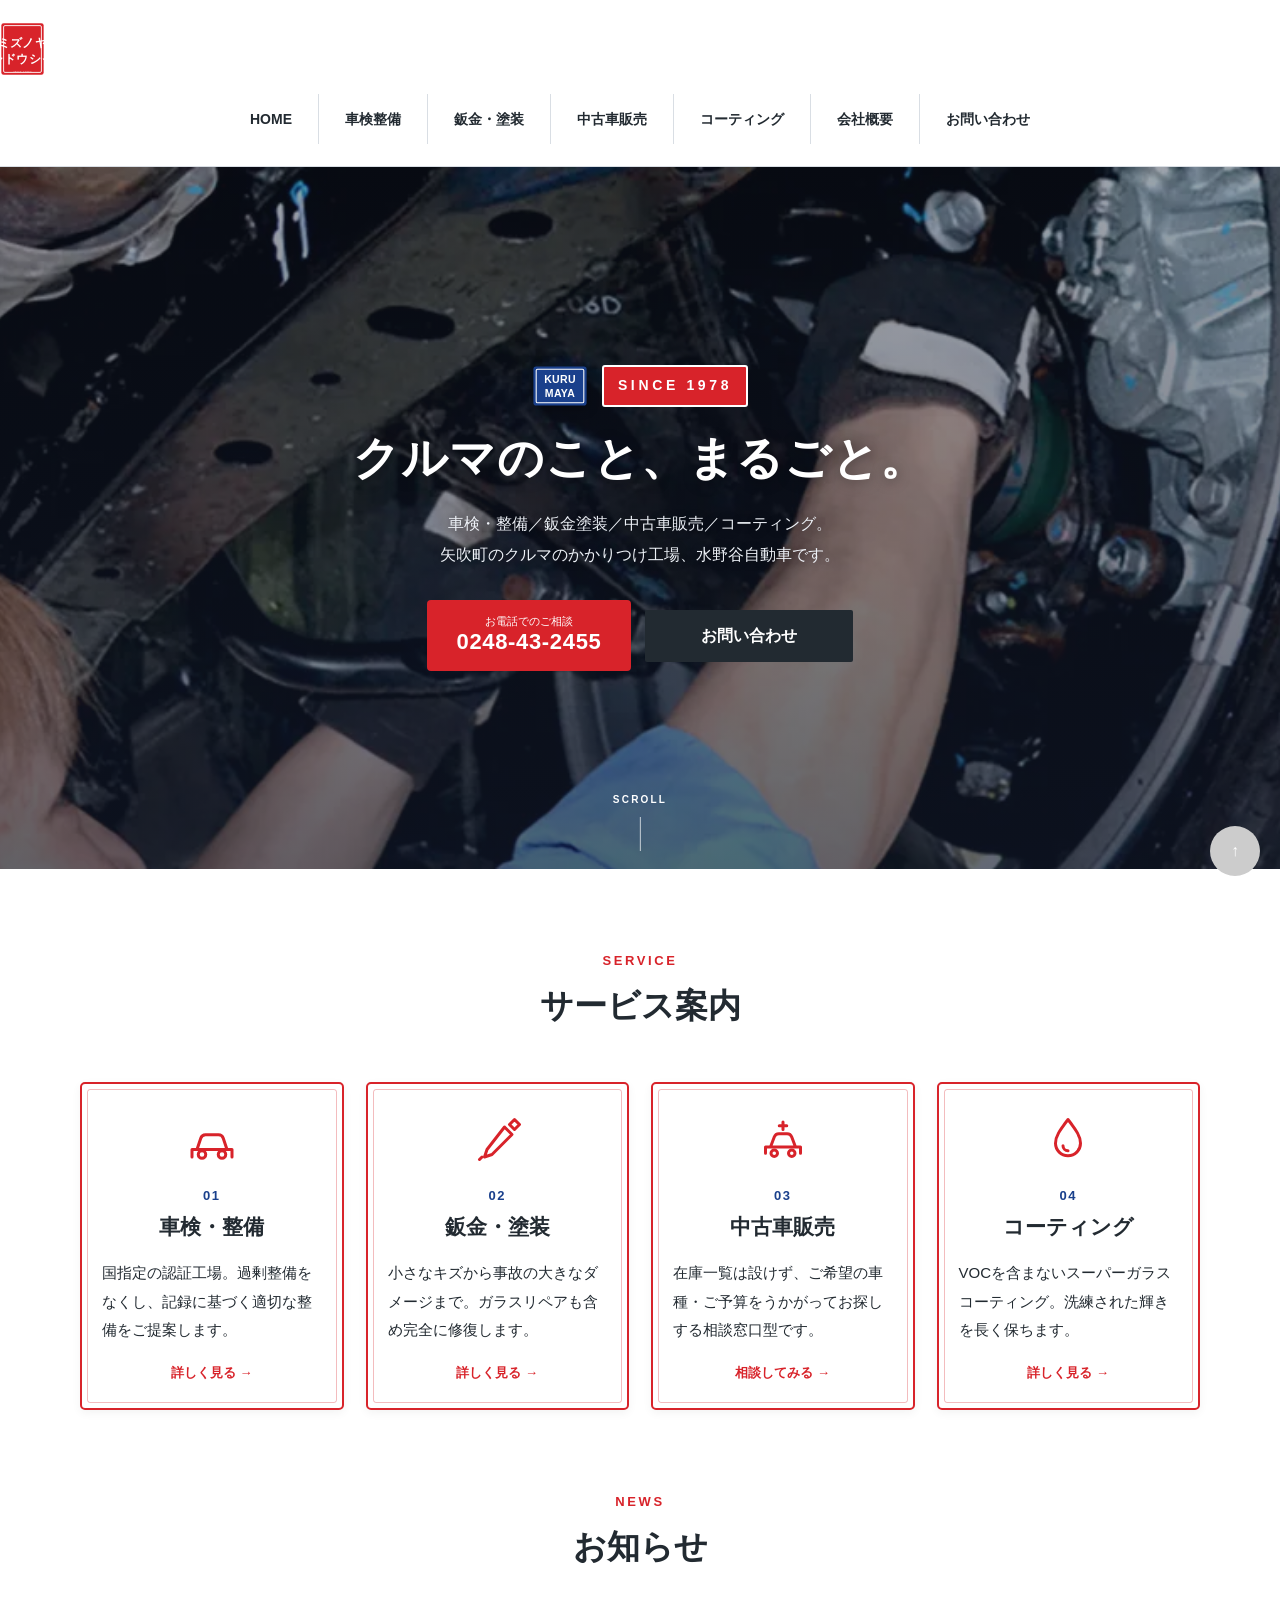
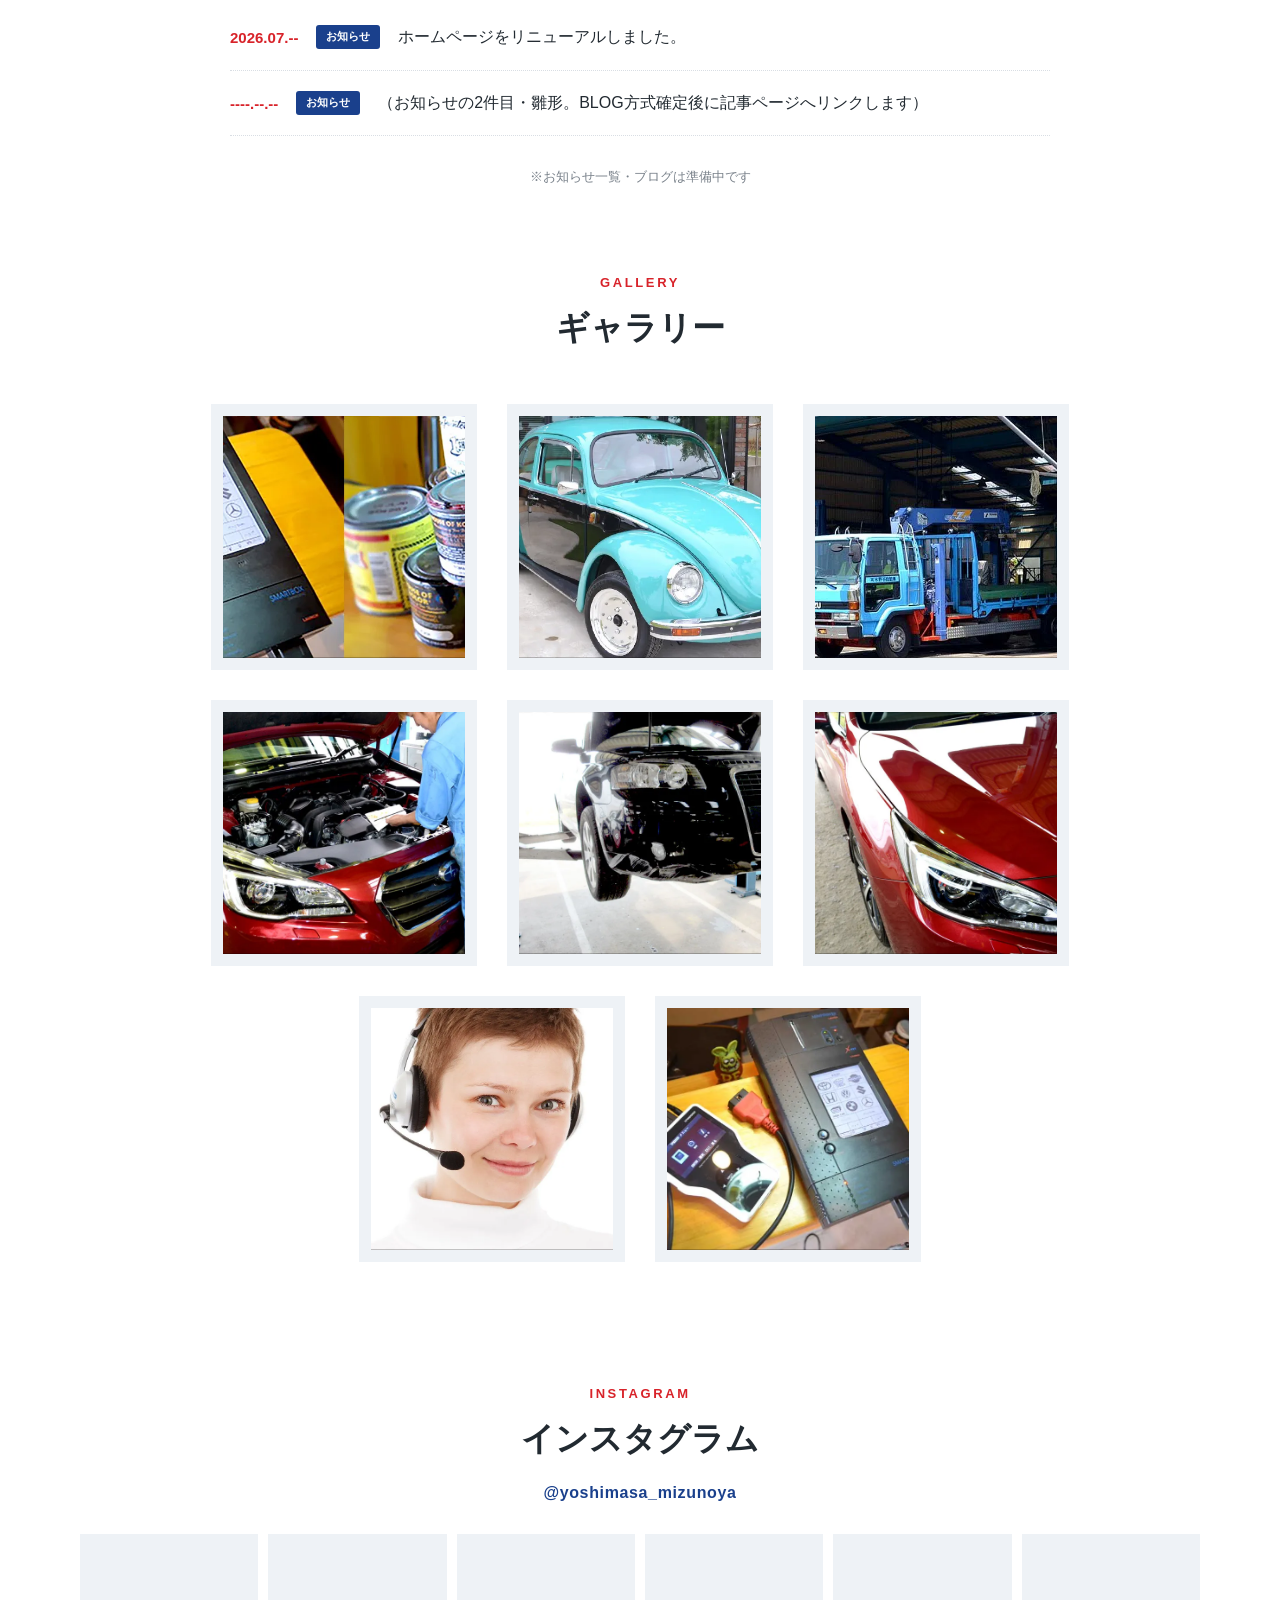
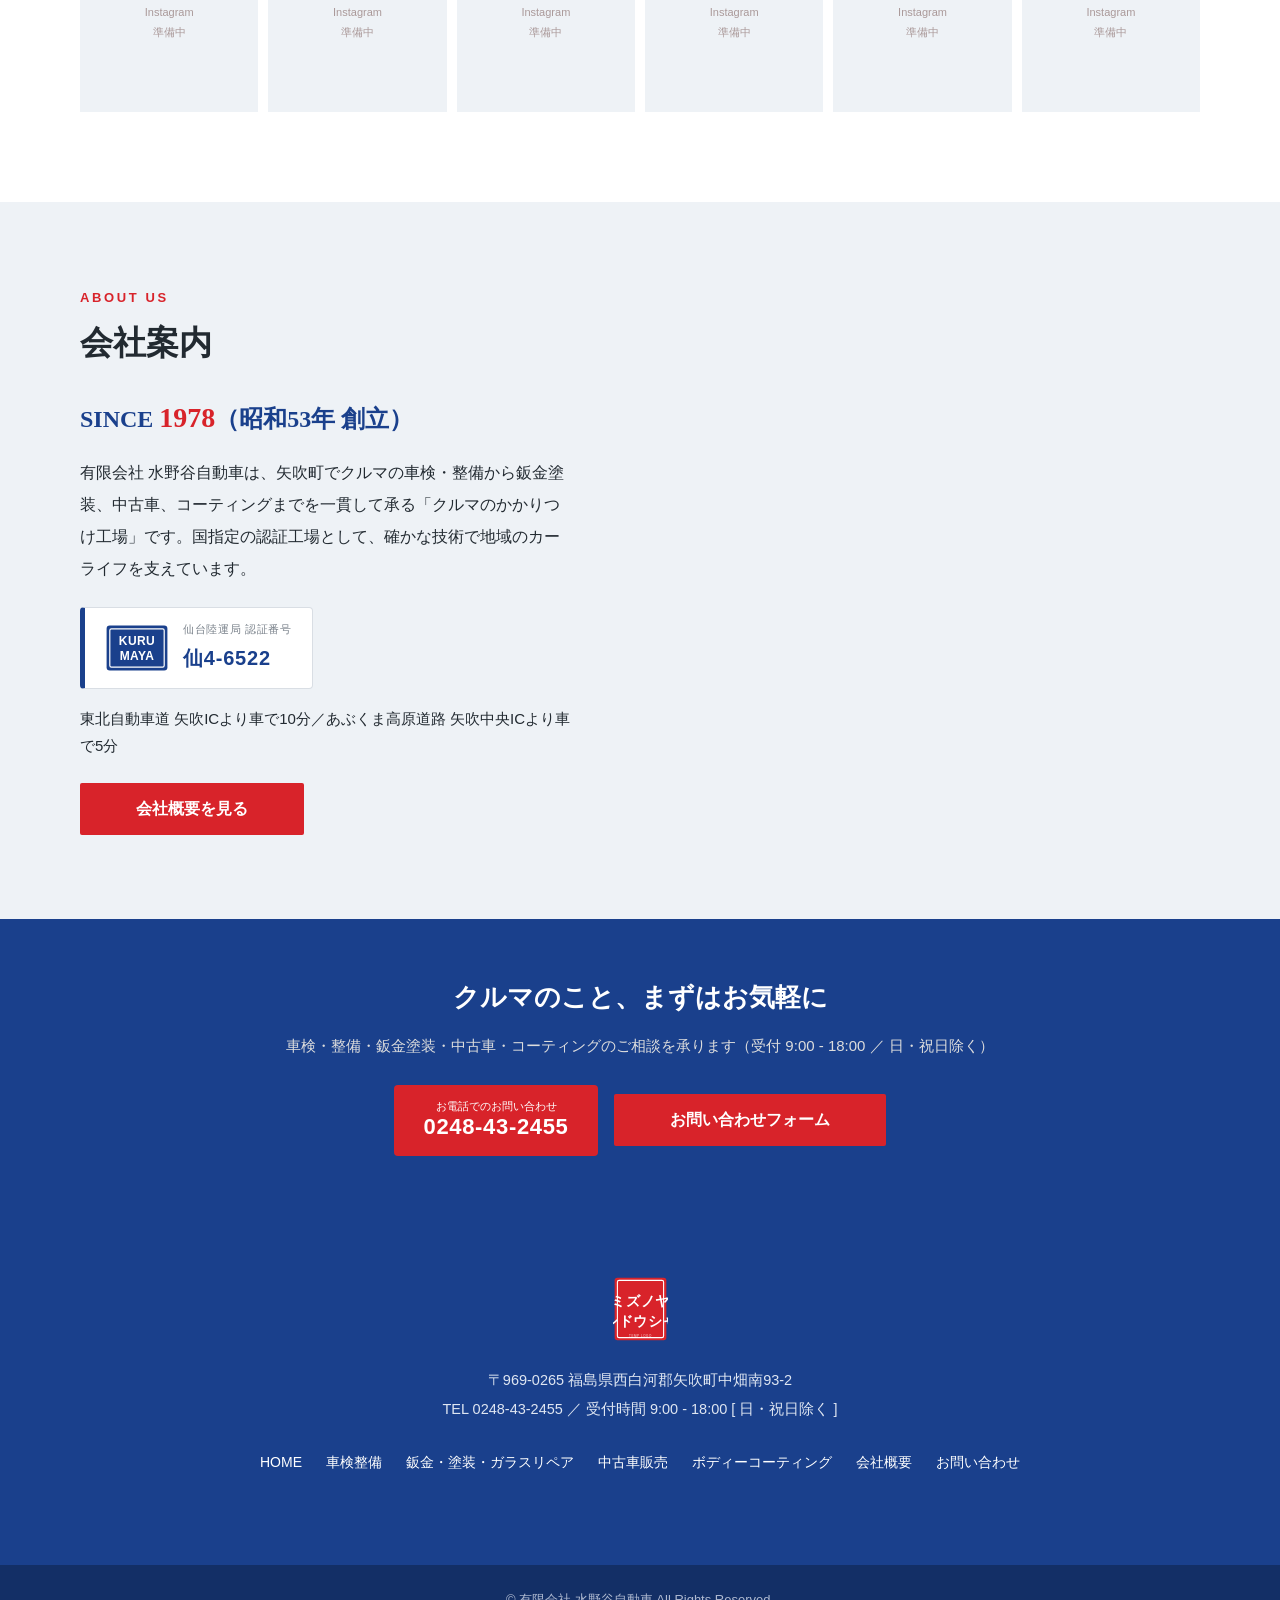
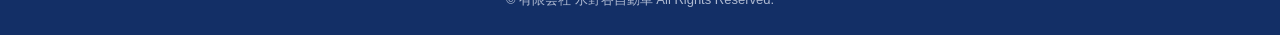
==== commit a10d9d60: "候補1: 構造化データ(JSON-LD)追加 全9ページ - index/company: AutoRepair(LocalBusiness)完全版 NAP/営業時間/geo/sameAs/4サービス" ====
--- a/index.html
+++ b/index.html
@@ -7,6 +7,52 @@
 <meta name="description" content="福島県西白河郡矢吹町の有限会社 水野谷自動車。SINCE 1978、国指定認証工場（仙4-6522）。車検整備・鈑金塗装・中古車販売・ボディーコーティングまで、クルマのことをまるごとお任せください。">
 <link rel="stylesheet" href="assets/css/base.css">
 <link rel="stylesheet" href="assets/css/theme.css">
+
+<!-- ▼ 構造化データ(JSON-LD) 2026-07-30 ルイージ追加 ─ MEO(ローカル検索/Googleマップ)対策の核 =========
+     ★NAP要社長確認（確認が取れ次第この注記を外す）:
+       - telephone / address … 現行サイト表記を正として実装
+       - openingHours … サイト表記「受付 9:00-18:00 日・祝除く」→ Mo-Sa と解釈(土曜が営業日か要確認)
+       - geo座標 … 現行サイトの地図埋め込み中心座標に由来(実際の車庫位置と誤差の可能性・要確認)
+     ★NAP変更時は index.html と company.html の両方のJSON-LDを必ず更新すること(不一致はMEO上むしろ逆効果)。
+============================================================================================= -->
+<script type="application/ld+json">
+{
+  "@context": "https://schema.org",
+  "@type": "AutoRepair",
+  "@id": "https://bunchan-groobeat.github.io/mizunoya-hp/#business",
+  "name": "有限会社 水野谷自動車",
+  "alternateName": "ミズノヤシドウシャ",
+  "url": "https://bunchan-groobeat.github.io/mizunoya-hp/",
+  "image": "https://bunchan-groobeat.github.io/mizunoya-hp/assets/img/mv1.webp",
+  "telephone": "0248-43-2455",
+  "foundingDate": "1978",
+  "founder": { "@type": "Person", "name": "水野谷 吉夫" },
+  "address": {
+    "@type": "PostalAddress",
+    "postalCode": "969-0265",
+    "addressCountry": "JP",
+    "addressRegion": "福島県",
+    "addressLocality": "西白河郡矢吹町",
+    "streetAddress": "中畑南93-2"
+  },
+  "geo": { "@type": "GeoCoordinates", "latitude": 37.178028, "longitude": 140.317530 },
+  "hasMap": "https://maps.google.com/?q=37.178028,140.317530",
+  "areaServed": { "@type": "AdministrativeArea", "name": "福島県西白河郡矢吹町およびその周辺" },
+  "openingHoursSpecification": [{
+    "@type": "OpeningHoursSpecification",
+    "dayOfWeek": ["Monday", "Tuesday", "Wednesday", "Thursday", "Friday", "Saturday"],
+    "opens": "09:00",
+    "closes": "18:00"
+  }],
+  "sameAs": ["https://www.instagram.com/yoshimasa_mizunoya/"],
+  "makesOffer": [
+    { "@type": "Offer", "itemOffered": { "@type": "Service", "name": "車検・整備", "url": "https://bunchan-groobeat.github.io/mizunoya-hp/maintenance.html" } },
+    { "@type": "Offer", "itemOffered": { "@type": "Service", "name": "鈑金・塗装・ガラスリペア", "url": "https://bunchan-groobeat.github.io/mizunoya-hp/repair.html" } },
+    { "@type": "Offer", "itemOffered": { "@type": "Service", "name": "中古車販売", "url": "https://bunchan-groobeat.github.io/mizunoya-hp/usedcar-sales.html" } },
+    { "@type": "Offer", "itemOffered": { "@type": "Service", "name": "ボディーコーティング", "url": "https://bunchan-groobeat.github.io/mizunoya-hp/coating.html" } }
+  ]
+}
+</script>
 </head>
 <!-- class="home" で TOPページだけに新配色(赤メイン/紺締め)・紺ベタフッターを適用。下層ページには影響させない。 -->
 <body class="home">
--- a/assets/css/base.css
+++ b/assets/css/base.css
@@ -382,6 +382,7 @@
   .cta_band .cta_head{ font-size:20px; }
   .cta_band .cta_actions{ flex-direction:column; }
 
+  .section_insta{ padding:44px 15px; }
   .insta_feed{ grid-template-columns:repeat(3,1fr); gap:4px; }
 
   .contact_wrap{ padding:40px 15px 60px; }
--- a/assets/css/theme.css
+++ b/assets/css/theme.css
@@ -6,9 +6,35 @@
    配色: 濃紺ブルー(公的・堅実) + 赤(電話CTA)。
    ========================================================= */
 
+/* =========================================================
+   ★★★ 配色トーン切替 — サイト全体で「ここ1か所」だけ ★★★
+   ---------------------------------------------------------
+   下の【適用】ブロックの2行を書き換えると、トップ＋下層6ページの
+   メイン/サブ配色が一斉に切り替わります（README参照）。
+
+     ・赤メイン案(既定) : --brand-main = 赤 / --brand-sub = 紺
+     ・紺メイン案        : --brand-main = 紺 / --brand-sub = 赤
+
+   ※ 電話CTA(赤)・フッターベタ(紺)・ヒーロー背景(紺)は
+     「視認性/締め色」として固定（トーンに依らず不変）。
+========================================================= */
 :root{
-  --accent:#13497e;      /* 主アクセント: 濃紺ブルー(認証・堅実・信頼) */
-  --accent-2:#c8102e;    /* 電話CTA: 赤(緊急連絡の視認性) */
+  /* 看板から採色した不変のブランド色（ここは変えない） */
+  --brand-red:#d8232a;    /* ミズノヤシドウシャ 赤枠ロゴの赤 */
+  --brand-navy:#1a408c;   /* KURU MAYA バッジの紺 */
+
+  /* 【適用】▼▼▼ トーン切替はこの2行だけ ▼▼▼
+     紺メインにするには 2行を入れ替える:
+       --brand-main: var(--brand-navy);
+       --brand-sub:  var(--brand-red);   */
+  --brand-main: var(--brand-red);
+  --brand-sub:  var(--brand-navy);
+  /* 【適用】▲▲▲ ここまで ▲▲▲ */
+}
+
+:root{
+  --accent:   var(--brand-main);  /* 主アクセント: トーンのメイン色(見出しEN・リンク・各所) */
+  --accent-2: var(--brand-red);   /* 電話CTA: 赤で固定(緊急連絡の視認性) */
   --base:#222a31;        /* 本文・濃色: ダークスレート */
   --panel:#eef2f6;       /* 淡色面: 帯・フッター背景 */
   --line:#d9dee4;        /* 罫線 */
@@ -104,3 +130,289 @@
   .spec_table th{ width:44%; padding:10px 12px; font-size:13px; }
   .spec_table td{ padding:10px 12px; font-size:13px; }
 }
+
+/* =========================================================
+   ▼▼▼ TOPページ リニューアル仮組み(2026-07-10 ジロー) ▼▼▼
+   ・看板ブランド(赤メイン/紺締め/白ベース)のネオクラシック配色。
+   ・すべて body.home スコープ or 新規クラスで、下層ページには影響させない。
+   ・base.css は一切変更していない(トークン上書き + 追加クラスのみ)。
+========================================================= */
+
+/* --- 旧名エイリアス(不変のブランド色。既存コードの後方互換用) --- */
+:root{
+  --red:  var(--brand-red);   /* = 看板赤(固定)。トーンで動かしたい箇所は --brand-main を使う */
+  --navy: var(--brand-navy);  /* = KURU MAYA紺(固定)。締め色として使用 */
+}
+/* 主アクセント(--accent)は冒頭のトーン切替(--brand-main)で全ページ一斉に決まる。
+   TOPページ個別の色上書きは廃止し、下記の装飾は --brand-main / --brand-sub を参照する。 */
+
+/* ヘッダー/フッターの仮ロゴ画像(logo-temp.svg は縦長のためサイズ固定) */
+.home #header .brand_logo img{ height:54px; width:auto; display:block; }
+.home #footer_logo_image .footer_brand_logo{ height:66px; width:auto; }
+@media (max-width:820px){
+  .home #header .brand_logo img{ height:40px; }
+}
+
+/* ---------------------------------------------------------
+   1. ヒーロー
+--------------------------------------------------------- */
+.hero{
+  position:relative; min-height:78vh; display:flex; align-items:center; justify-content:center;
+  overflow:hidden; background:var(--brand-navy); color:#fff; text-align:center; /* ヒーロー背景は締めの紺で固定 */
+}
+.hero_bg{ position:absolute; inset:0; }
+.hero_bg img{ width:100%; height:100%; object-fit:cover; }
+.hero::after{ content:""; position:absolute; inset:0; background:linear-gradient(180deg,rgba(18,26,45,.40),rgba(18,26,45,.66)); }
+.hero_inner{ position:relative; z-index:2; padding:70px 20px; max-width:920px; }
+.hero_badge_line{ display:flex; align-items:center; justify-content:center; gap:14px; margin:0 0 20px; }
+.hero_kuru{ height:42px; width:auto; filter:drop-shadow(0 2px 6px rgba(0,0,0,.35)); }
+.hero_since{
+  font-family:Arial,var(--sans); font-weight:900; letter-spacing:.26em; font-size:14px;
+  padding:6px 14px; border:2px solid #fff; border-radius:3px; background:var(--brand-main); /* トーンに追従 */
+}
+.hero_copy{
+  font-family:var(--mincho); font-weight:bold; font-size:46px; line-height:1.4; letter-spacing:.02em;
+  margin:0 0 18px; text-shadow:0 2px 14px rgba(0,0,0,.35);
+}
+.hero_lead{ font-size:16px; line-height:1.9; color:#eef2f8; margin:0 0 30px; text-shadow:0 1px 8px rgba(0,0,0,.4); }
+.hero_actions{ display:flex; flex-wrap:wrap; gap:14px; justify-content:center; align-items:center; }
+.hero_scroll{
+  position:absolute; left:50%; bottom:18px; transform:translateX(-50%); z-index:3;
+  color:#fff !important; font-size:10px; letter-spacing:.22em; font-weight:bold; text-align:center;
+}
+.hero_scroll_arrow{ display:block; width:1px; height:34px; margin:8px auto 0; background:rgba(255,255,255,.7); position:relative; overflow:hidden; }
+.hero_scroll_arrow::after{ content:""; position:absolute; left:0; top:-34px; width:1px; height:34px; background:#fff; animation:scrollLine 1.8s ease-in-out infinite; }
+@keyframes scrollLine{ 0%{ transform:translateY(0); } 60%,100%{ transform:translateY(68px); } }
+@media (max-width:820px){
+  .hero{ min-height:70vh; }
+  .hero_copy{ font-size:30px; }
+  .hero_lead{ font-size:14px; }
+  .hero_kuru{ height:34px; }
+}
+
+/* ---------------------------------------------------------
+   2. サービスカード4枚(レトロミニカーパッケージ"風"の赤枠ボックス)
+--------------------------------------------------------- */
+.svc4_grid{ display:grid; grid-template-columns:repeat(4,1fr); gap:22px; }
+.svc_card{
+  position:relative; display:flex; flex-direction:column; text-align:center;
+  background:#fff; border:2px solid var(--brand-main); border-radius:5px; padding:28px 20px 24px;
+  box-shadow:0 3px 10px rgba(0,0,0,.05); transition:transform .2s, box-shadow .2s;
+}
+.svc_card::before{ content:""; position:absolute; inset:5px; border:1px solid rgba(216,35,42,.30); border-radius:3px; pointer-events:none; }
+.svc_card:hover{ transform:translateY(-5px); box-shadow:0 14px 28px rgba(0,0,0,.12); }
+.svc_icon{ width:60px; height:60px; margin:0 auto 12px; color:var(--brand-main); }
+.svc_icon svg{ width:100%; height:100%; }
+.svc_no{ display:block; font-family:Arial,var(--sans); font-weight:900; font-size:13px; letter-spacing:.12em; color:var(--brand-sub); }
+.svc_title{ display:block; font-family:var(--mincho); font-weight:bold; font-size:20px; margin:2px 0 12px; }
+.svc_text{ display:block; font-size:13.5px; line-height:1.9; color:var(--base); text-align:left; flex:1 1 auto; }
+.svc_more{ display:block; margin-top:16px; font-size:13px; font-weight:bold; color:var(--brand-main); }
+@media (max-width:1000px){ .svc4_grid{ grid-template-columns:repeat(2,1fr); gap:16px; } }
+@media (max-width:520px){
+  .svc4_grid{ grid-template-columns:1fr; gap:14px; }
+  .svc_card{ padding:22px 16px 20px; }
+}
+
+/* ---------------------------------------------------------
+   3. お知らせ / ブログ(雛形)
+--------------------------------------------------------- */
+.news_list li{ align-items:center; }
+.cat_tag{ font-size:11px; font-weight:bold; color:#fff; background:var(--brand-sub); border-radius:3px; padding:3px 10px; line-height:1.6; }
+.news_more_wrap{ text-align:center; margin-top:26px; }
+.news_more_note{ font-size:13px; color:var(--muted); }
+
+/* ---------------------------------------------------------
+   4. ギャラリー(既存 tile_grid を流用・中央寄せ)
+--------------------------------------------------------- */
+.gallery_grid{ justify-content:center; }
+
+/* ---------------------------------------------------------
+   5. Instagram
+--------------------------------------------------------- */
+.insta_section .section_head{ margin-bottom:14px; }
+.insta_account{ text-align:center; margin:0 0 26px; }
+.insta_account a{ font-weight:bold; color:var(--brand-sub); letter-spacing:.04em; }
+.insta_account a:hover{ color:var(--brand-main); }
+
+/* ---------------------------------------------------------
+   6. 会社案内ダイジェスト
+--------------------------------------------------------- */
+.company_digest{ background:var(--panel); }
+.cd_inner{ display:flex; gap:48px; align-items:center; width:var(--container); max-width:100%; margin:0 auto; padding:84px 20px; }
+.cd_lead{ flex:1 1 46%; }
+.cd_map{ flex:1 1 54%; }
+.cd_since{ font-family:var(--mincho); font-size:22px; font-weight:bold; color:var(--brand-sub); margin:0 0 14px; }
+.cd_since strong{ color:var(--brand-main); font-size:26px; }
+.cd_text{ font-size:14.5px; line-height:2; margin:0 0 22px; }
+.cd_cert{ display:inline-flex; align-items:center; gap:14px; background:#fff; border:1px solid var(--line); border-left:5px solid var(--brand-sub); border-radius:4px; padding:12px 20px; margin:0 0 16px; }
+.cd_badge{ height:48px; width:auto; }
+.cd_cert_label{ display:block; font-size:11px; color:var(--muted); letter-spacing:.06em; }
+.cd_cert_no{ display:block; font-size:20px; font-weight:bold; color:var(--brand-sub); letter-spacing:.04em; }
+.cd_access{ font-size:13.5px; color:var(--base); margin:0 0 24px; }
+.cd_map .map_wrap{ margin:0; max-width:100%; }
+@media (max-width:900px){
+  .cd_inner{ flex-direction:column; gap:30px; align-items:stretch; padding:44px 15px; }
+  .cd_since strong{ font-size:24px; }
+}
+
+/* 全ページ共通: CTA帯・フッターは"締めの紺"ベタ(指示書§2 配色)。
+   → 下層6ページも同じ紺フッターに統一。締め色なのでトーンに依らず固定(--brand-navy)。 */
+.cta_band{ background:var(--brand-navy); }
+#footer_top{ background:var(--brand-navy); }
+#footer_top_inner{ color:#fff; }
+#footer_info{ color:#dfe6f2; }
+#footer_menu_list a{ color:#fff; }
+#footer_menu_list a:hover{ color:#ffd0d3; }
+#footer_bottom{ background:#132f66; }
+#copyright{ color:#aeb9d0; }
+/* 下層ページのフッターは文字ロゴ(text_logo)。紺地で読めるよう白に反転。 */
+#footer_logo_image .text_logo .lg_en{ color:#dfe6f2; }
+#footer_logo_image .text_logo .lg_ja{ color:#fff; }
+#footer_logo_image .text_logo:hover .lg_ja{ color:#ffd0d3; }
+
+/* ---------------------------------------------------------
+   スマホ常時表示 電話ボタン(フローティング)
+--------------------------------------------------------- */
+.floating_tel{ display:none; }
+@media (max-width:820px){
+  .floating_tel{
+    display:flex; position:fixed; left:12px; right:12px; bottom:12px; z-index:60;
+    align-items:center; justify-content:center; gap:12px; padding:11px 16px;
+    background:var(--brand-red); color:#fff !important; border-radius:9px; box-shadow:0 6px 18px rgba(0,0,0,.28); /* 電話=赤で固定 */
+  }
+  .floating_tel svg{ width:22px; height:22px; flex:0 0 auto; }
+  .floating_tel .ft_txt{ line-height:1.15; text-align:left; }
+  .floating_tel .ft_sub{ display:block; font-size:10px; font-weight:normal; }
+  .floating_tel .ft_num{ display:block; font-size:20px; font-weight:bold; letter-spacing:.02em; }
+  /* 全ページ共通: フローティング電話ボタンと重ならないよう #return_top を上げ、下に余白を確保 */
+  #return_top{ right:14px; bottom:80px; width:46px; height:46px; border-radius:50%; }
+  body{ padding-bottom:74px; }
+}
+
+/* ---------------------------------------------------------
+   スクロール連動フェードイン(軽量)
+--------------------------------------------------------- */
+.reveal{ opacity:0; transform:translateY(26px); transition:opacity .7s ease, transform .7s ease; will-change:opacity,transform; }
+.reveal.is-visible{ opacity:1; transform:none; }
+@media (prefers-reduced-motion: reduce){
+  .reveal{ opacity:1 !important; transform:none !important; transition:none; }
+  .hero_scroll_arrow::after{ animation:none; }
+}
+/* ▲▲▲ TOPページ リニューアル仮組み ここまで ▲▲▲ */
+
+/* =========================================================
+   ▼▼▼ お知らせ/ブログ 雛形(2026-07-10 ジロー) ▼▼▼
+   ・一覧(blog.html) + 記事(blog-article.html)。J-DRYのmicroCMS方式に寄せた構造。
+   ・追加クラスのみ。base.css は無変更。
+========================================================= */
+
+/* 一覧: 記事アーカイブ(画像 + 見出し/日付/抜粋) */
+.blog_archive{ width:820px; max-width:100%; margin:0 auto; padding:60px 20px 90px; }
+.blog_archive .archive_head{ text-align:center; margin:0 0 40px; }
+.blog_archive .archive_head .en{ display:block; font-size:13px; letter-spacing:.2em; color:var(--accent); font-weight:bold; margin:0 0 10px; }
+.blog_archive .archive_head .ja{ font-size:30px; font-weight:bold; font-family:var(--mincho); }
+.blog_list{ margin:0; }
+.blog_list li{ display:flex; gap:22px; padding:0 0 26px; margin:0 0 26px; border-bottom:1px dotted var(--line); align-items:flex-start; }
+.blog_list li:last-child{ border-bottom:none; }
+.blog_list .thumb{ flex:0 0 auto; width:180px; height:112px; overflow:hidden; background:var(--panel); border-radius:3px; }
+.blog_list .thumb img{ width:100%; height:100%; object-fit:cover; display:block; }
+.blog_list .body{ flex:1 1 auto; min-width:0; }
+.blog_list .title{ font-size:18px; font-weight:bold; font-family:var(--mincho); line-height:1.6; margin:0 0 8px; }
+.blog_list .title a{ color:var(--base); }
+.blog_list .title a:hover{ color:var(--accent); }
+.blog_list .meta{ display:flex; gap:10px; align-items:center; margin:0 0 8px; }
+.blog_list .meta .date{ font-size:13px; font-weight:bold; color:var(--accent); }
+.blog_list .meta .cat{ font-size:11px; font-weight:bold; color:#fff; background:var(--brand-sub); border-radius:3px; padding:2px 9px; }
+.blog_list .excerpt{ font-size:13.5px; line-height:1.9; color:var(--base); }
+.blog_state{ text-align:center; color:var(--muted); padding:30px 0; font-size:14px; }
+@media (max-width:820px){
+  .blog_archive{ padding:40px 15px 70px; }
+  .blog_archive .archive_head .ja{ font-size:22px; }
+  .blog_list li{ gap:14px; }
+  .blog_list .thumb{ width:110px; height:74px; }
+  .blog_list .title{ font-size:15.5px; }
+}
+
+/* 記事詳細 */
+.blog_single{ width:760px; max-width:100%; margin:0 auto; padding:56px 20px 90px; }
+.blog_single .article_head{ border-bottom:2px solid var(--brand-main); padding:0 0 20px; margin:0 0 30px; }
+.blog_single .article_meta{ display:flex; gap:10px; align-items:center; margin:0 0 12px; }
+.blog_single .article_meta .date{ font-size:13px; font-weight:bold; color:var(--accent); }
+.blog_single .article_meta .cat{ font-size:11px; font-weight:bold; color:#fff; background:var(--brand-sub); border-radius:3px; padding:2px 9px; }
+.blog_single .article_title{ font-size:28px; font-weight:bold; font-family:var(--mincho); line-height:1.5; }
+.blog_single .article_thumb{ margin:0 0 30px; }
+.blog_single .article_thumb img{ width:100%; display:block; border-radius:4px; }
+.blog_body{ font-size:15px; line-height:2.0; }
+.blog_body > *{ margin:0 0 1.2em; }
+.blog_body h2{ font-size:21px; font-weight:bold; font-family:var(--mincho); border-left:5px solid var(--brand-main); padding-left:14px; line-height:1.5; margin:1.6em 0 .8em; }
+.blog_body h3{ font-size:17px; font-weight:bold; margin:1.4em 0 .6em; color:var(--brand-sub); }
+.blog_body img{ border-radius:4px; }
+.blog_body a{ color:var(--accent); text-decoration:underline; }
+.blog_body ul{ list-style:disc; padding-left:1.4em; }
+.blog_body ol{ list-style:decimal; padding-left:1.4em; }
+.blog_back{ text-align:center; margin:50px 0 0; }
+@media (max-width:820px){
+  .blog_single{ padding:36px 15px 70px; }
+  .blog_single .article_title{ font-size:21px; }
+  .blog_body{ font-size:14.5px; }
+}
+/* ▲▲▲ お知らせ/ブログ 雛形 ここまで ▲▲▲ */
+
+/* ▼▼▼ PC幅の文字サイズ拡大（2026-07-11 社長実機FB：PCで文字が小さい／スマホは現状維持） ▼▼▼ */
+/* スマホ側の @media(max-width:820px) とは非重複の min-width:821px を使い、PC幅のときだけ一段拡大する。 */
+/* 基準：J-DRYのPC表示の読みやすさ感（本文14px＋広い行間＋狭い列）に合わせ、水野谷の小さめ本文(13〜14.5px)を底上げ。 */
+@media (min-width:821px){
+  /* 本文・リード */
+  body{ font-size:16px; }
+  .lead{ font-size:16.5px; }
+  .contact_lead{ font-size:16.5px; }
+  .index_band .desc{ font-size:16.5px; }
+  .feature_row .desc{ font-size:16.5px; }
+  .cd_text{ font-size:16px; }
+  .cd_access{ font-size:15px; }
+  .svc_text{ font-size:15px; }
+  .process_step .st_text{ font-size:15.5px; }
+  .point_card .pc_text{ font-size:15.5px; }
+
+  /* サービスカード等 */
+  .service_card .text{ font-size:15px; }
+  .service_card .title{ font-size:20px; }
+  .svc_title{ font-size:21px; }
+
+  /* 見出し */
+  .section_head .ja{ font-size:33px; }
+  .index_band .headline{ font-size:30px; }
+  .feature_row .headline{ font-size:26px; }
+  #main_image3 h1, #main_image3 h2{ font-size:30px; }
+  .cd_since{ font-size:24px; }
+  .cd_since strong{ font-size:28px; }
+  .cta_band .cta_head{ font-size:26px; }
+  .cta_band .cta_sub{ font-size:15px; }
+  .cert_hero .ch_main{ font-size:28px; }
+
+  /* 料金表・仕様表・情報表 */
+  .info_table th, .info_table td{ font-size:16px; }
+  .spec_table th, .spec_table td{ font-size:15.5px; }
+
+  /* お知らせ */
+  .news_list .title{ font-size:16px; }
+  .news_list .date{ font-size:15px; }
+
+  /* ブログ雛形 */
+  .blog_body{ font-size:16.5px; }
+  .blog_body h2{ font-size:23px; }
+  .blog_body h3{ font-size:18.5px; }
+  .blog_list .title{ font-size:20px; }
+  .blog_list .excerpt{ font-size:15px; }
+  .blog_archive .archive_head .ja{ font-size:33px; }
+  .blog_single .article_title{ font-size:31px; }
+
+  /* フッター */
+  #footer_info{ font-size:14.5px; }
+  #footer_menu_list a{ font-size:14px; }
+  #copyright{ font-size:13px; }
+
+  /* パンくず（12px→13px） */
+  .breadcrumb{ font-size:13px; }
+}
+/* ▲▲▲ PC幅の文字サイズ拡大 ここまで ▲▲▲ */
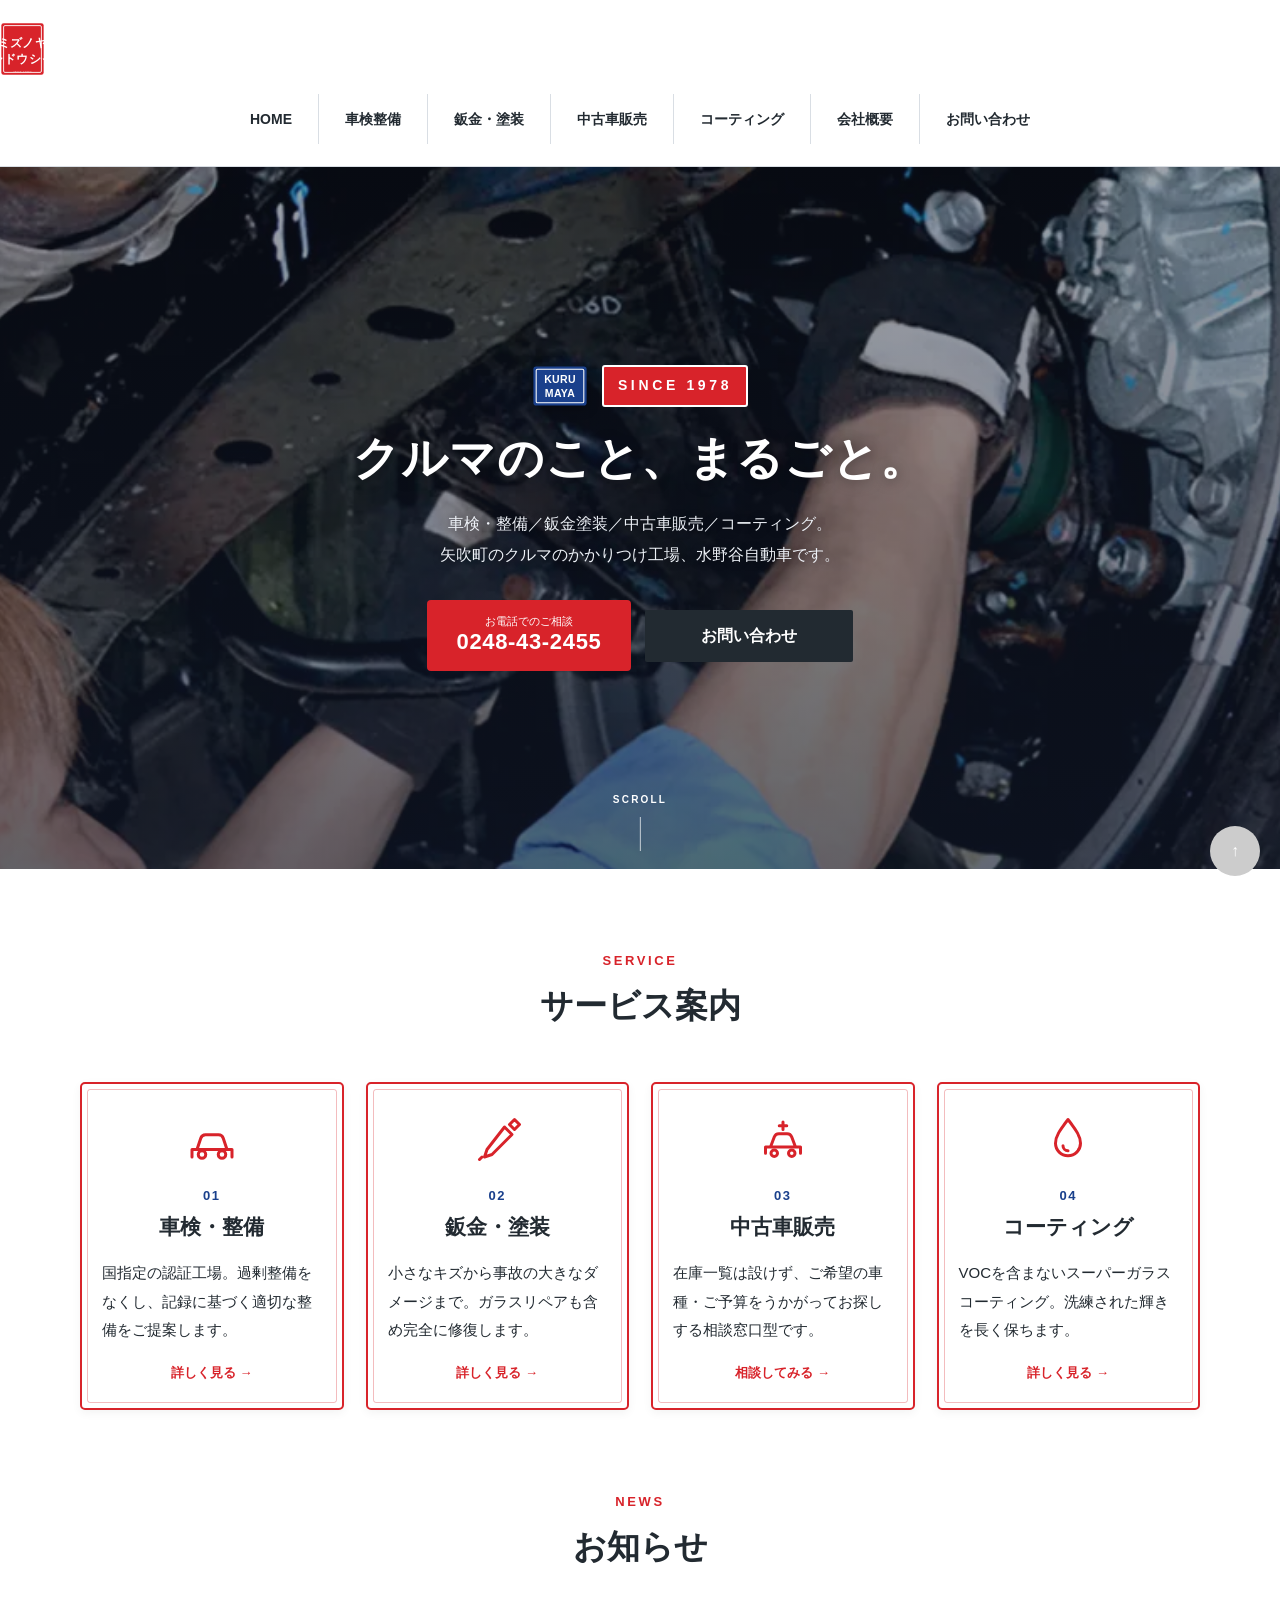
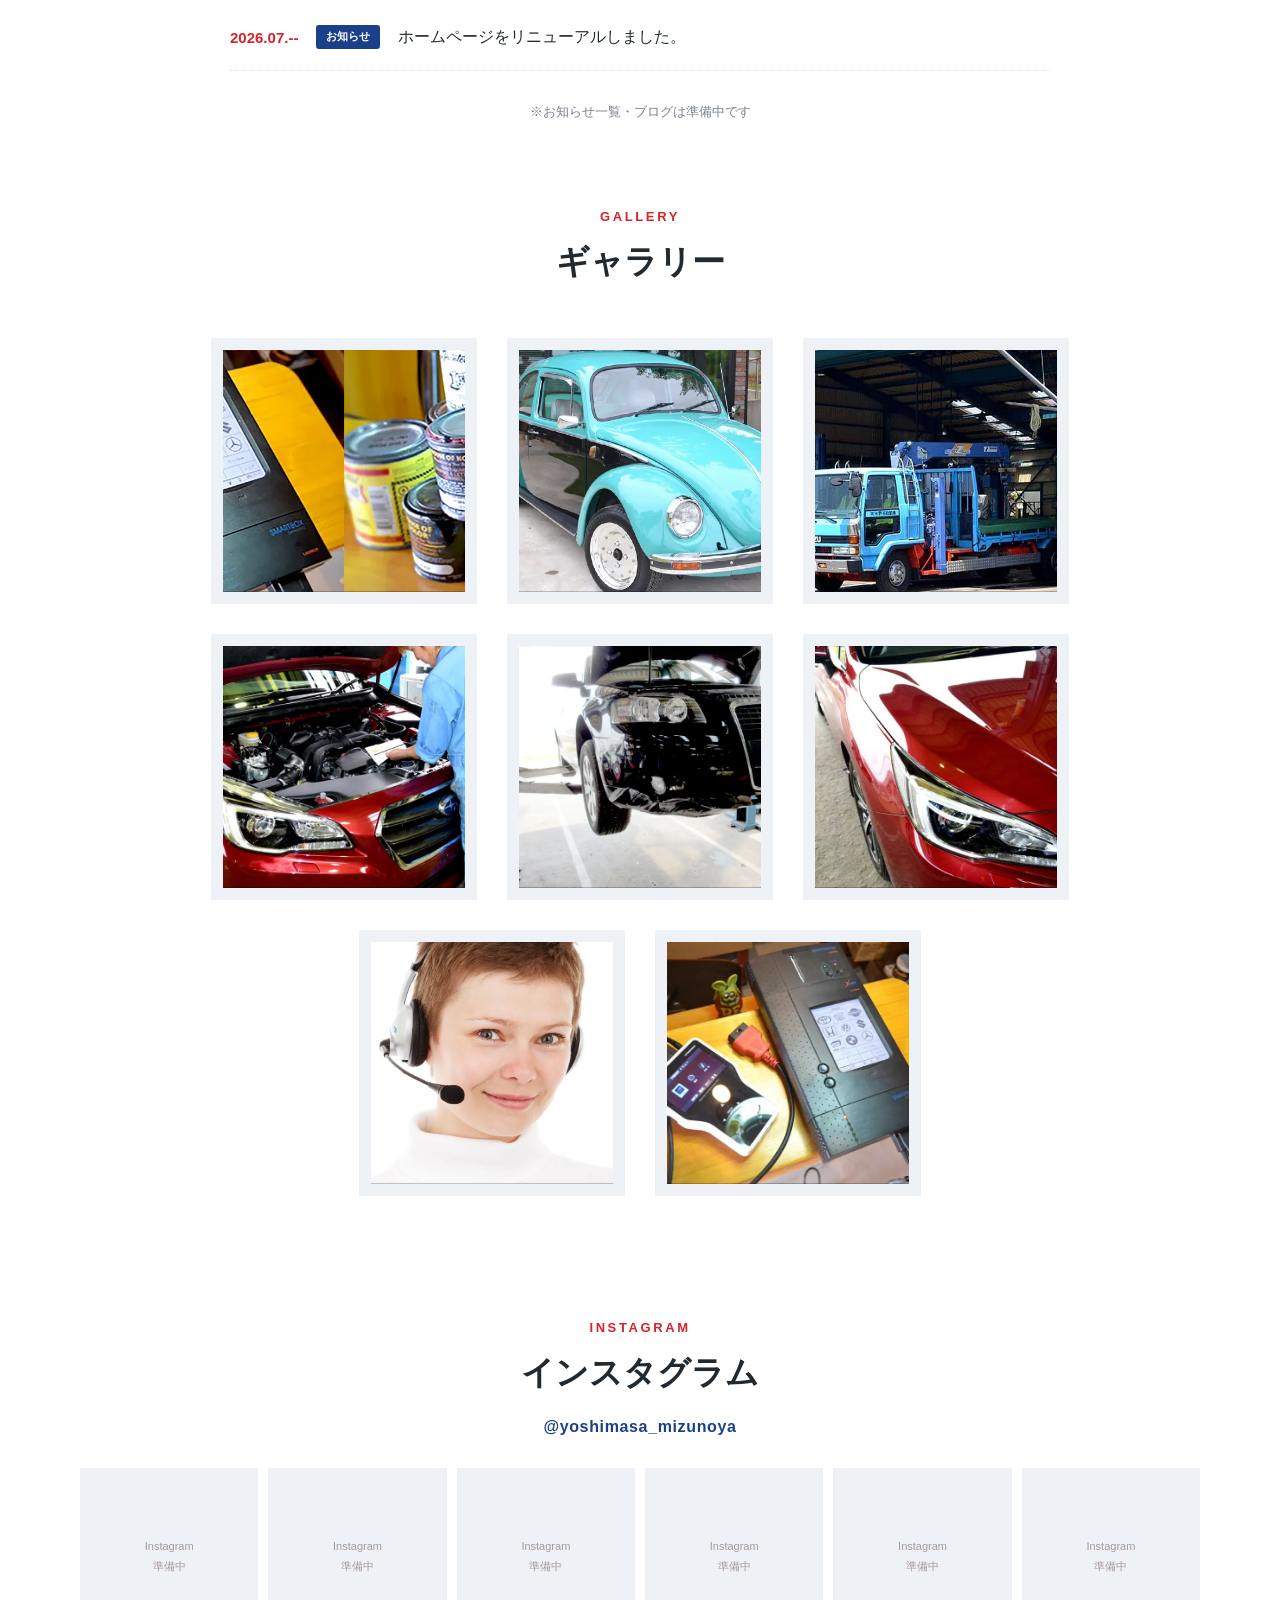
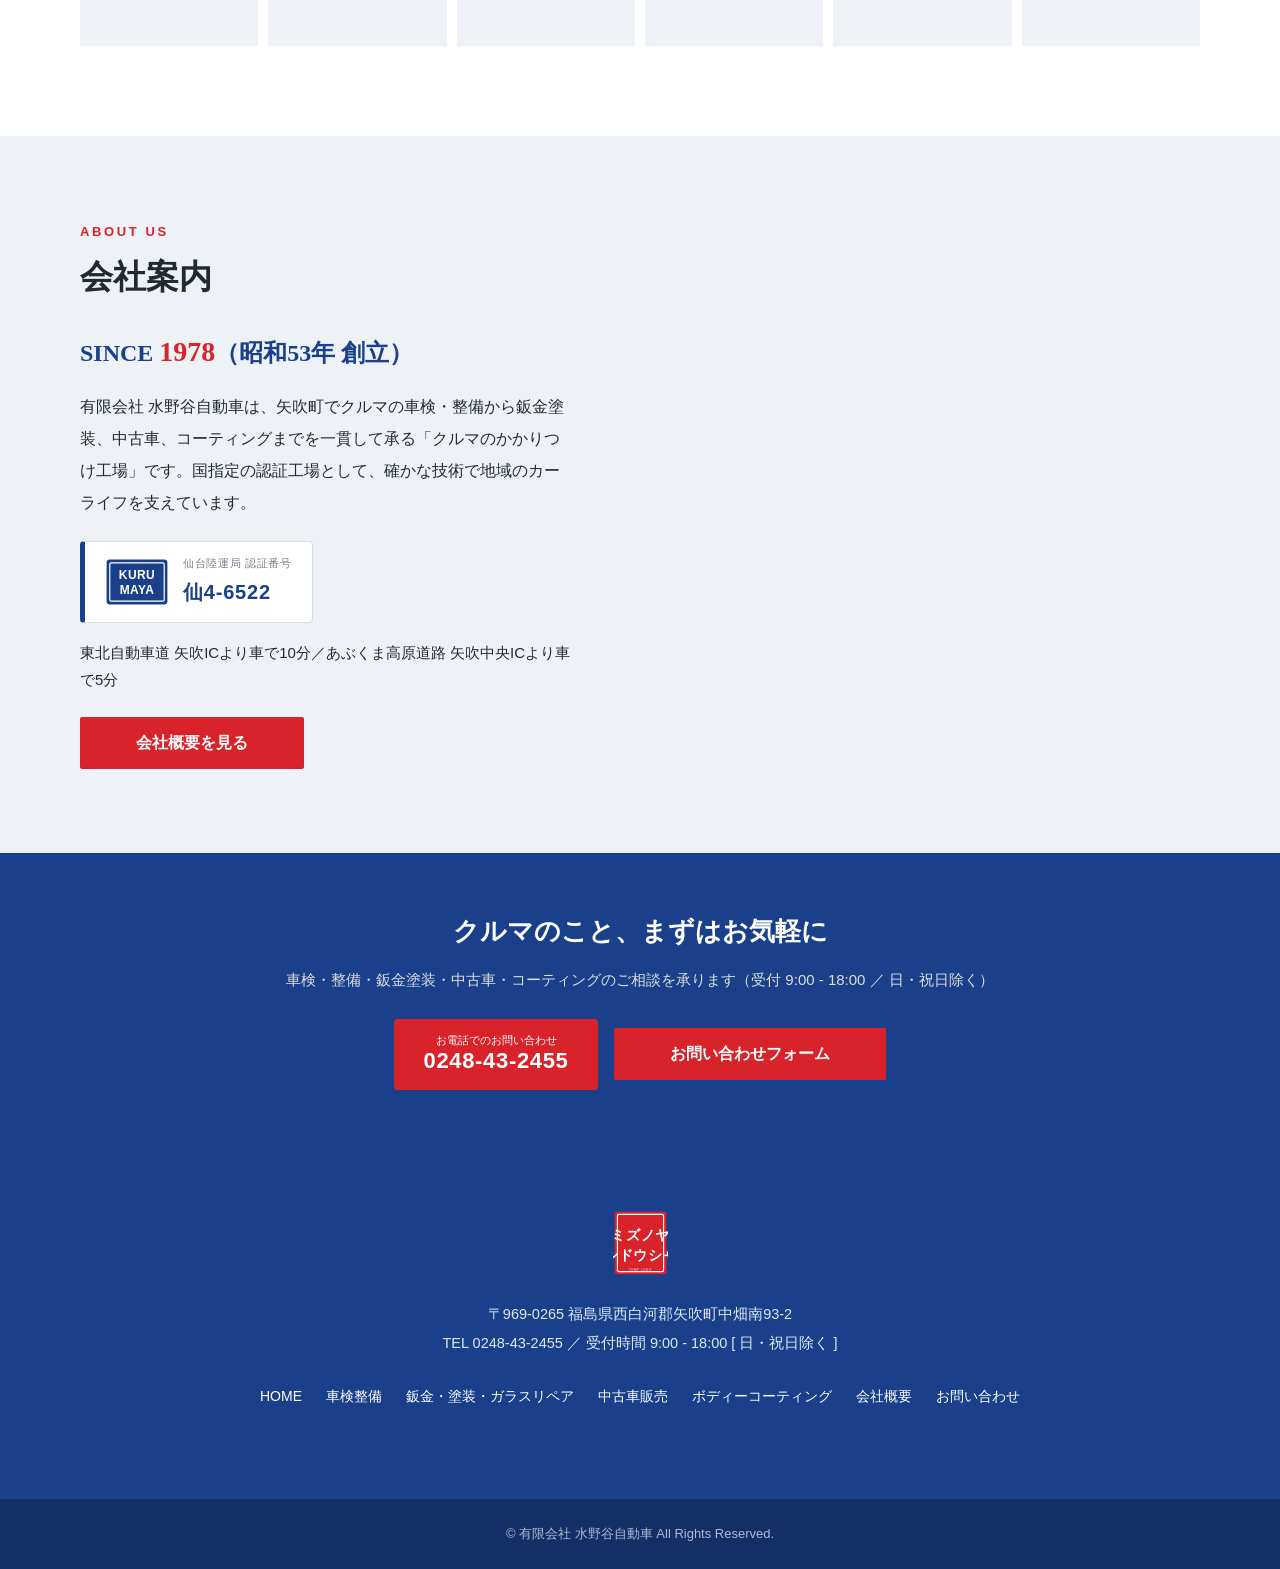
==== commit 481a0658: "コメント内の社内メモ・旧人格名・他社案件名を除去（社長決定 2026-08-11） 削除: - 【社長確認】系のメモ 9件（index/coating2/maintenance/repair/used" ====
--- a/index.html
+++ b/index.html
@@ -8,13 +8,21 @@
 <link rel="stylesheet" href="assets/css/base.css">
 <link rel="stylesheet" href="assets/css/theme.css">
 
-<!-- ▼ 構造化データ(JSON-LD) 2026-07-30 ルイージ追加 ─ MEO(ローカル検索/Googleマップ)対策の核 =========
-     ★NAP要社長確認（確認が取れ次第この注記を外す）:
-       - telephone / address … 現行サイト表記を正として実装
-       - openingHours … サイト表記「受付 9:00-18:00 日・祝除く」→ Mo-Sa と解釈(土曜が営業日か要確認)
-       - geo座標 … 現行サイトの地図埋め込み中心座標に由来(実際の車庫位置と誤差の可能性・要確認)
-     ★NAP変更時は index.html と company.html の両方のJSON-LDを必ず更新すること(不一致はMEO上むしろ逆効果)。
-============================================================================================= -->
+<!-- ▼ OGP/Twitterカード/canonical/favicon ─ SNS共有時のカード表示・検索重複防止 -->
+<link rel="canonical" href="https://bunchan-groobeat.github.io/mizunoya-hp/">
+<meta property="og:type" content="website">
+<meta property="og:site_name" content="有限会社 水野谷自動車">
+<meta property="og:locale" content="ja_JP">
+<meta property="og:url" content="https://bunchan-groobeat.github.io/mizunoya-hp/">
+<meta property="og:title" content="有限会社 水野谷自動車 | 福島県矢吹町のクルマのかかりつけ工場 SINCE 1978">
+<meta property="og:description" content="福島県西白河郡矢吹町の有限会社 水野谷自動車。SINCE 1978、国指定認証工場（仙4-6522）。車検整備・鈑金塗装・中古車販売・ボディーコーティングまで、クルマのことをまるごとお任せください。">
+<meta property="og:image" content="https://bunchan-groobeat.github.io/mizunoya-hp/assets/img/mv1.webp">
+<meta name="twitter:card" content="summary_large_image">
+<link rel="icon" href="assets/img/favicon.svg" type="image/svg+xml">
+<link rel="apple-touch-icon" href="assets/img/favicon.svg">
+
+<!-- ▼ 構造化データ(JSON-LD) ─ MEO(ローカル検索/Googleマップ)対策の核。
+     ★NAP変更時は index.html と company.html の両方のJSON-LDを必ず更新すること(不一致はMEO上むしろ逆効果)。 -->
 <script type="application/ld+json">
 {
   "@context": "https://schema.org",
@@ -91,7 +99,6 @@
   <div class="hero_inner">
     <p class="hero_badge_line"><img class="hero_kuru" src="assets/img/badge-temp.svg" alt="KURU MAYA"><span class="hero_since">SINCE 1978</span></p>
     <h1 class="hero_copy">クルマのこと、まるごと。</h1>
-    <!-- 差し替え候補(社長選定用) — 案B: この街のクルマを、1978年から。 / 案C: 乗るを、ずっと守る。矢吹のかかりつけ工場。 -->
     <p class="hero_lead">車検・整備／鈑金塗装／中古車販売／コーティング。<br>矢吹町のクルマのかかりつけ工場、水野谷自動車です。</p>
     <div class="hero_actions">
       <a class="tel_button" href="tel:0248-43-2455"><span><span class="tel_sub">お電話でのご相談</span><span class="tel_num">0248-43-2455</span></span></a>
@@ -157,28 +164,25 @@
 
 <!-- =========================================================
      3. お知らせ / ブログ(受け皿のみ)
-     ・一覧の雛形まで。記事ページ雛形はJ-DRYのBLOG方式(専用フォーマット投稿→自動反映)確定後に接続。
-     ・日付・本文は【社長確認】で差し替え。
+     ・一覧の雛形まで。
 ========================================================= -->
 <section class="section news_section reveal" style="padding-top:0;">
   <div class="section_head"><span class="en">NEWS</span><h2 class="ja">お知らせ</h2></div>
   <div class="news_wrap">
     <ul class="news_list">
-      <li><span class="date">2026.07.--</span><span class="cat_tag">お知らせ</span><span class="title">ホームページをリニューアルしました。<!-- 【社長確認】掲載する文面・公開日をご指定ください(現状は仮) --></span></li>
-      <li><span class="date">----.--.--</span><span class="cat_tag">お知らせ</span><span class="title">（お知らせの2件目・雛形。BLOG方式確定後に記事ページへリンクします）</span></li>
+      <li><span class="date">2026.07.--</span><span class="cat_tag">お知らせ</span><span class="title">ホームページをリニューアルしました。</span></li>
     </ul>
-    <!-- 記事ページ雛形は BLOG方式(J-DRY)確定後に別途作成。今回は一覧の受け皿のみ。 -->
     <p class="news_more_wrap"><span class="news_more_note">※お知らせ一覧・ブログは準備中です</span></p>
   </div>
 </section>
 
 <!-- =========================================================
-     4. ギャラリー(既存写真をグリッド配置・後日差し替え前提)
-     ★画像パスは下記1ブロックに集約。撮影分が届いたらここだけ差し替える。
+     4. ギャラリー
+     ★画像パスは下記1ブロックに集約。
 ========================================================= -->
 <section class="section gallery_section reveal" style="padding-top:0;">
   <div class="section_head"><span class="en">GALLERY</span><h2 class="ja">ギャラリー</h2></div>
-  <!-- ===== ギャラリー画像 一元管理ブロック(ここだけ差し替え) ===== -->
+  <!-- ===== ギャラリー画像 一元管理ブロック ===== -->
   <div class="tile_grid gallery_grid">
     <div class="tile"><a class="thumb" href="assets/img/mv2.webp"><img src="assets/img/mv2.webp" alt="鈑金・塗装の作業風景" loading="lazy"></a><span class="title">鈑金・塗装</span></div>
     <div class="tile"><a class="thumb" href="assets/img/mv3.webp"><img src="assets/img/mv3.webp" alt="中古車販売" loading="lazy"></a><span class="title">中古車販売</span></div>
@@ -207,7 +211,6 @@
     <div class="insta_placeholder">Instagram<br>準備中</div>
     <div class="insta_placeholder">Instagram<br>準備中</div>
   </div>
-  <!-- 【社長確認】Behold.so の Feed ID 発行後、site.js の BEHOLD_FEED_ID に設定すると自動表示されます。 -->
 </section>
 
 <!-- =========================================================
--- a/assets/css/base.css
+++ b/assets/css/base.css
@@ -1,8 +1,6 @@
 @charset "utf-8";
 /* =========================================================
    ぶんちゃん式 車屋サイト 共通ベースCSS
-   出自: J-DRY(jdry-hp)の構造CSSを車屋向けに一般化・トークン化したもの。
-   ジローが1回だけ作成し、Pazoo/水野谷の両サイトで共有する(二重管理しない)。
 
    使い方:
    1. 各サイトは <link rel="stylesheet" href="assets/css/base.css"> を最初に読む
@@ -15,7 +13,7 @@
   --accent:#1a5aa8;         /* アクセント色。車屋ごとに変更 */
   --accent-2:#c8102e;       /* 補助アクセント(電話CTA等) */
   --base:#222222;           /* 本文・濃色 */
-  --panel:#eef1f5;          /* 面の淡色(帯・フッター背景。旧J-DRYのベージュ相当) */
+  --panel:#eef1f5;          /* 面の淡色(帯・フッター背景) */
   --line:#dddddd;           /* 罫線 */
   --muted:#888888;          /* 補助テキスト */
   --container:1160px;
@@ -172,7 +170,7 @@
 .feature_row .desc{ font-size:15px; line-height:2.2; }
 .feature_row .desc + .desc{ margin-top:1em; }
 
-/* 画像プレースホルダ(素材待ち) */
+/* 画像プレースホルダ */
 .img_placeholder{
   display:flex; align-items:center; justify-content:center; min-height:260px;
   background:var(--panel); color:#a99; font-size:13px; border:1px dashed #c9c2b6; text-align:center; padding:20px;
@@ -192,7 +190,7 @@
 }
 .tile:hover .title{ transform:translateY(0); }
 
-/* ライトボックス(J-DRY流用: 白背景・送り・ローディング・キャプション) */
+/* ライトボックス(白背景・送り・ローディング・キャプション) */
 .lightbox_overlay{
   position:fixed; inset:0; background:rgba(255,255,255,.94); z-index:1000;
   display:none; align-items:center; justify-content:center; cursor:pointer; padding:20px; overflow:hidden;
--- a/assets/css/theme.css
+++ b/assets/css/theme.css
@@ -42,8 +42,7 @@
 }
 
 /* ---------------------------------------------------------
-   テキストロゴ (回収済みロゴ画像が無いため文字ロゴで代替)
-   ※【社長確認】正式ロゴ(logo.png)入手後は #header の img に差し替え
+   テキストロゴ
 --------------------------------------------------------- */
 .text_logo{ display:inline-block; line-height:1.25; text-align:left; }
 .text_logo .lg_en{ display:block; font-size:11px; letter-spacing:.18em; color:var(--accent); font-weight:bold; }
@@ -104,8 +103,7 @@
 @media (max-width:820px){ .point_grid{ grid-template-columns:1fr; gap:16px; } }
 
 /* ---------------------------------------------------------
-   取扱ブランド (ロゴ画像が未回収のため文字リストで信頼感を担保)
-   ※【社長確認】各ブランドロゴ回収後は画像グリッドへ差し替え可
+   取扱ブランド
 --------------------------------------------------------- */
 .brand_list{ display:flex; flex-wrap:wrap; gap:12px 14px; justify-content:center; max-width:900px; margin:0 auto; }
 .brand_list li{
@@ -132,7 +130,7 @@
 }
 
 /* =========================================================
-   ▼▼▼ TOPページ リニューアル仮組み(2026-07-10 ジロー) ▼▼▼
+   ▼▼▼ TOPページ ▼▼▼
    ・看板ブランド(赤メイン/紺締め/白ベース)のネオクラシック配色。
    ・すべて body.home スコープ or 新規クラスで、下層ページには影響させない。
    ・base.css は一切変更していない(トークン上書き + 追加クラスのみ)。
@@ -301,8 +299,8 @@
 /* ▲▲▲ TOPページ リニューアル仮組み ここまで ▲▲▲ */
 
 /* =========================================================
-   ▼▼▼ お知らせ/ブログ 雛形(2026-07-10 ジロー) ▼▼▼
-   ・一覧(blog.html) + 記事(blog-article.html)。J-DRYのmicroCMS方式に寄せた構造。
+   ▼▼▼ お知らせ/ブログ 雛形 ▼▼▼
+   ・一覧(blog.html) + 記事(blog-article.html)。
    ・追加クラスのみ。base.css は無変更。
 ========================================================= */
 
@@ -358,9 +356,8 @@
 }
 /* ▲▲▲ お知らせ/ブログ 雛形 ここまで ▲▲▲ */
 
-/* ▼▼▼ PC幅の文字サイズ拡大（2026-07-11 社長実機FB：PCで文字が小さい／スマホは現状維持） ▼▼▼ */
+/* ▼▼▼ PC幅の文字サイズ拡大 ▼▼▼ */
 /* スマホ側の @media(max-width:820px) とは非重複の min-width:821px を使い、PC幅のときだけ一段拡大する。 */
-/* 基準：J-DRYのPC表示の読みやすさ感（本文14px＋広い行間＋狭い列）に合わせ、水野谷の小さめ本文(13〜14.5px)を底上げ。 */
 @media (min-width:821px){
   /* 本文・リード */
   body{ font-size:16px; }
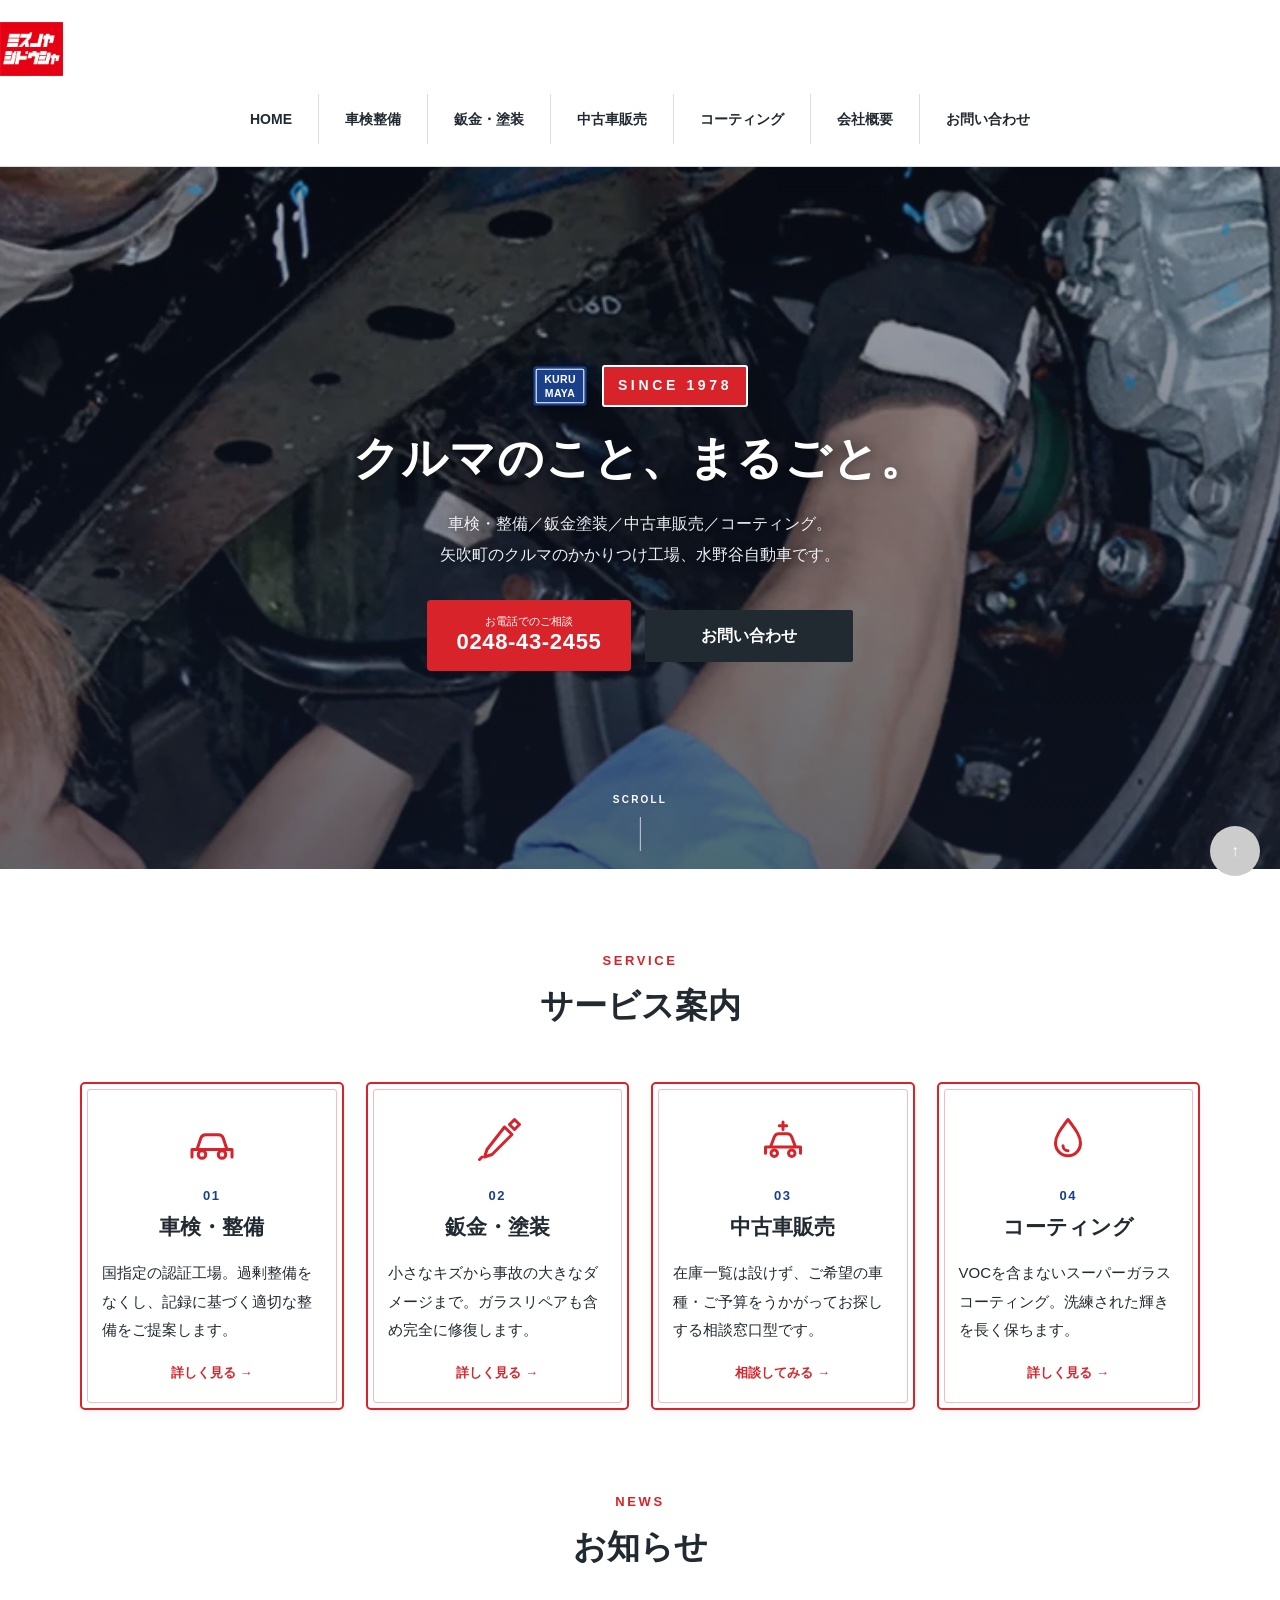
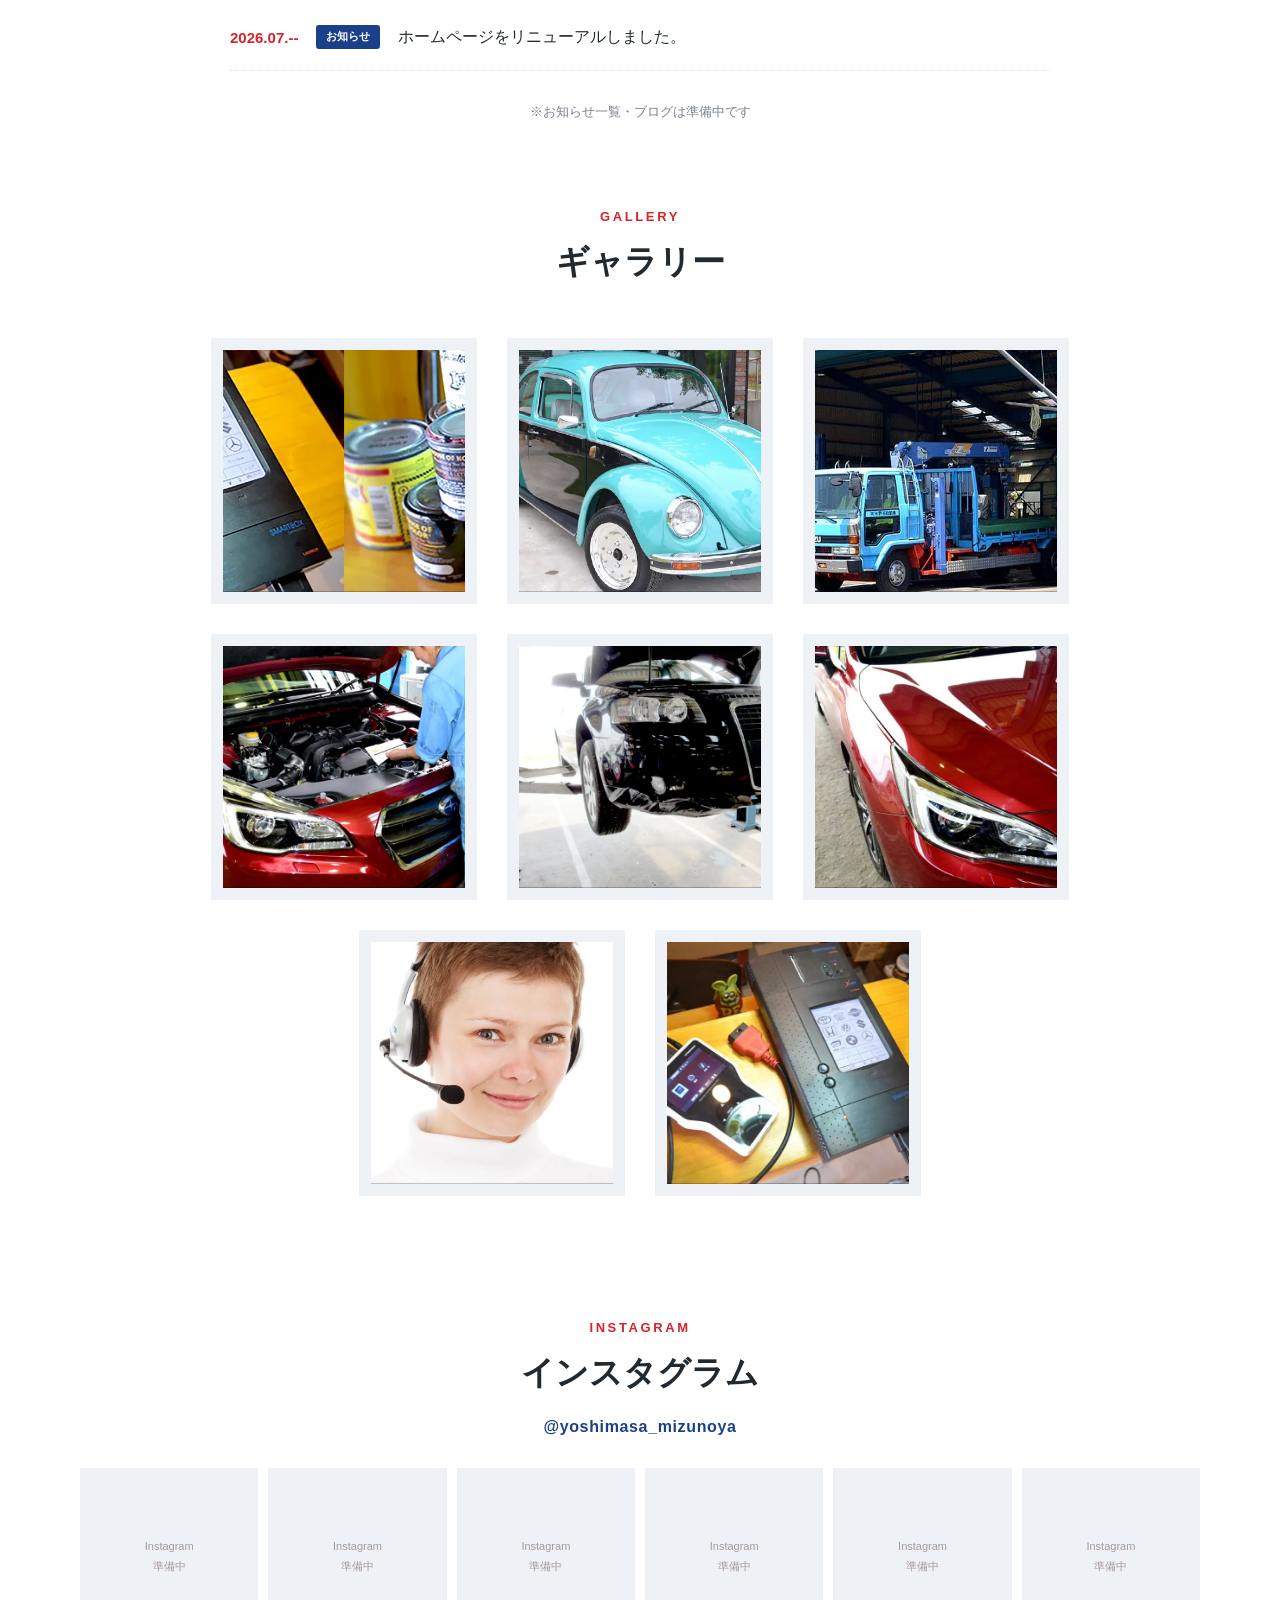
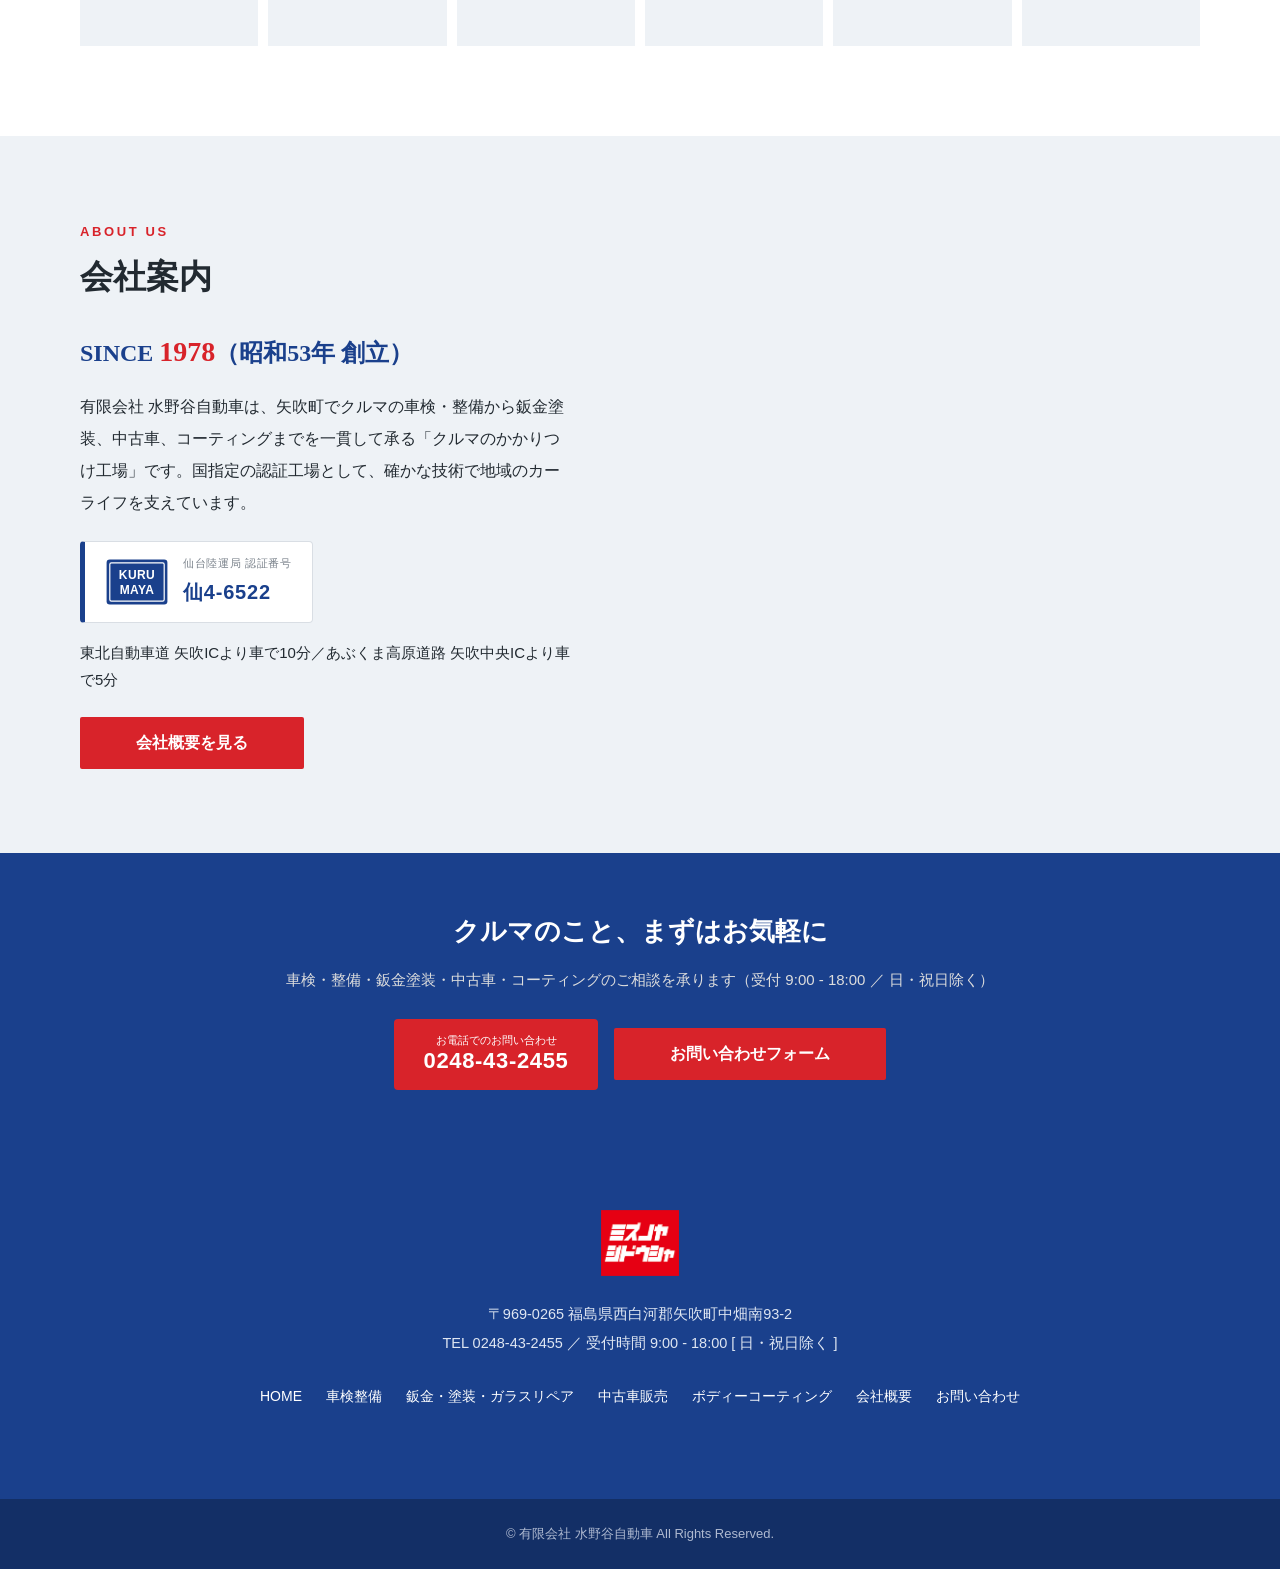
==== commit 044b9310: "本ロゴ差し替え・CLS対策・llms.txt追加を公開へ反映／内部資料docs/を公開停止 - ロゴ: 仮ロゴ logo-temp.svg → 本ロゴ logo.png（ヘッダー・フッター） - al" ====
--- a/index.html
+++ b/index.html
@@ -67,7 +67,7 @@
 <!-- ===== ヘッダー ===== -->
 <header id="header">
   <div id="header_inner">
-    <div id="logo_image"><a class="brand_logo" href="index.html"><img src="assets/img/logo-temp.svg" alt="ミズノヤシドウシャ 有限会社 水野谷自動車"></a></div>
+    <div id="logo_image"><a class="brand_logo" href="index.html"><img src="assets/img/logo.png" alt="ミズノヤジドウシャ 有限会社 水野谷自動車" width="321" height="275"></a></div>
     <input type="checkbox" id="nav_toggle">
     <label class="nav_toggle_btn" for="nav_toggle" aria-label="メニュー"><span></span></label>
     <nav class="global_menu">
@@ -95,7 +95,7 @@
        社長がOKを出したらコメントを外して装飾として表示できる。
 ========================================================= -->
 <section class="hero reveal">
-  <div class="hero_bg"><img src="assets/img/mv1.webp" alt="有限会社 水野谷自動車 工場外観" fetchpriority="high"></div>
+  <div class="hero_bg"><img src="assets/img/mv1.webp" width="1500" height="417" alt="有限会社 水野谷自動車 工場外観" fetchpriority="high"></div>
   <div class="hero_inner">
     <p class="hero_badge_line"><img class="hero_kuru" src="assets/img/badge-temp.svg" alt="KURU MAYA"><span class="hero_since">SINCE 1978</span></p>
     <h1 class="hero_copy">クルマのこと、まるごと。</h1>
@@ -184,14 +184,14 @@
   <div class="section_head"><span class="en">GALLERY</span><h2 class="ja">ギャラリー</h2></div>
   <!-- ===== ギャラリー画像 一元管理ブロック ===== -->
   <div class="tile_grid gallery_grid">
-    <div class="tile"><a class="thumb" href="assets/img/mv2.webp"><img src="assets/img/mv2.webp" alt="鈑金・塗装の作業風景" loading="lazy"></a><span class="title">鈑金・塗装</span></div>
-    <div class="tile"><a class="thumb" href="assets/img/mv3.webp"><img src="assets/img/mv3.webp" alt="中古車販売" loading="lazy"></a><span class="title">中古車販売</span></div>
-    <div class="tile"><a class="thumb" href="assets/img/mv4.webp"><img src="assets/img/mv4.webp" alt="工場での整備" loading="lazy"></a><span class="title">整備の様子</span></div>
-    <div class="tile"><a class="thumb" href="assets/img/catch-maintenance.webp"><img src="assets/img/catch-maintenance.webp" alt="車検整備" loading="lazy"></a><span class="title">車検整備</span></div>
-    <div class="tile"><a class="thumb" href="assets/img/catch-repair.webp"><img src="assets/img/catch-repair.webp" alt="鈑金・塗装・ガラスリペア" loading="lazy"></a><span class="title">ガラスリペア</span></div>
-    <div class="tile"><a class="thumb" href="assets/img/catch-coating.webp"><img src="assets/img/catch-coating.webp" alt="ボディーコーティング" loading="lazy"></a><span class="title">コーティング</span></div>
-    <div class="tile"><a class="thumb" href="assets/img/repair-hero.webp"><img src="assets/img/repair-hero.webp" alt="鈑金塗装ブース" loading="lazy"></a><span class="title">塗装ブース</span></div>
-    <div class="tile"><a class="thumb" href="assets/img/maintenance-diagnostic.webp"><img src="assets/img/maintenance-diagnostic.webp" alt="システム診断機" loading="lazy"></a><span class="title">システム診断</span></div>
+    <div class="tile"><a class="thumb" href="assets/img/mv2.webp"><img src="assets/img/mv2.webp" width="1500" height="417" alt="鈑金・塗装の作業風景" loading="lazy"></a><span class="title">鈑金・塗装</span></div>
+    <div class="tile"><a class="thumb" href="assets/img/mv3.webp"><img src="assets/img/mv3.webp" width="1500" height="417" alt="中古車販売" loading="lazy"></a><span class="title">中古車販売</span></div>
+    <div class="tile"><a class="thumb" href="assets/img/mv4.webp"><img src="assets/img/mv4.webp" width="1500" height="417" alt="工場での整備" loading="lazy"></a><span class="title">整備の様子</span></div>
+    <div class="tile"><a class="thumb" href="assets/img/catch-maintenance.webp"><img src="assets/img/catch-maintenance.webp" width="800" height="560" alt="車検整備" loading="lazy"></a><span class="title">車検整備</span></div>
+    <div class="tile"><a class="thumb" href="assets/img/catch-repair.webp"><img src="assets/img/catch-repair.webp" width="800" height="560" alt="鈑金・塗装・ガラスリペア" loading="lazy"></a><span class="title">ガラスリペア</span></div>
+    <div class="tile"><a class="thumb" href="assets/img/catch-coating.webp"><img src="assets/img/catch-coating.webp" width="800" height="560" alt="ボディーコーティング" loading="lazy"></a><span class="title">コーティング</span></div>
+    <div class="tile"><a class="thumb" href="assets/img/repair-hero.webp"><img src="assets/img/repair-hero.webp" width="683" height="1024" alt="鈑金塗装ブース" loading="lazy"></a><span class="title">塗装ブース</span></div>
+    <div class="tile"><a class="thumb" href="assets/img/maintenance-diagnostic.webp"><img src="assets/img/maintenance-diagnostic.webp" width="815" height="545" alt="システム診断機" loading="lazy"></a><span class="title">システム診断</span></div>
   </div>
   <!-- ===== /ギャラリー画像 一元管理ブロック ===== -->
 </section>
@@ -249,7 +249,7 @@
 ========================================================= -->
 <footer>
   <div id="footer_top"><div id="footer_top_inner">
-    <div id="footer_logo_image"><a href="index.html"><img class="footer_brand_logo" src="assets/img/logo-temp.svg" alt="有限会社 水野谷自動車"></a></div>
+    <div id="footer_logo_image"><a href="index.html"><img class="footer_brand_logo" src="assets/img/logo.png" alt="有限会社 水野谷自動車"></a></div>
     <p id="footer_info">〒969-0265 福島県西白河郡矢吹町中畑南93-2<br>TEL 0248-43-2455 ／ 受付時間 9:00 - 18:00 [ 日・祝日除く ]</p>
     <ul id="footer_menu_list">
       <li><a href="index.html">HOME</a></li>
